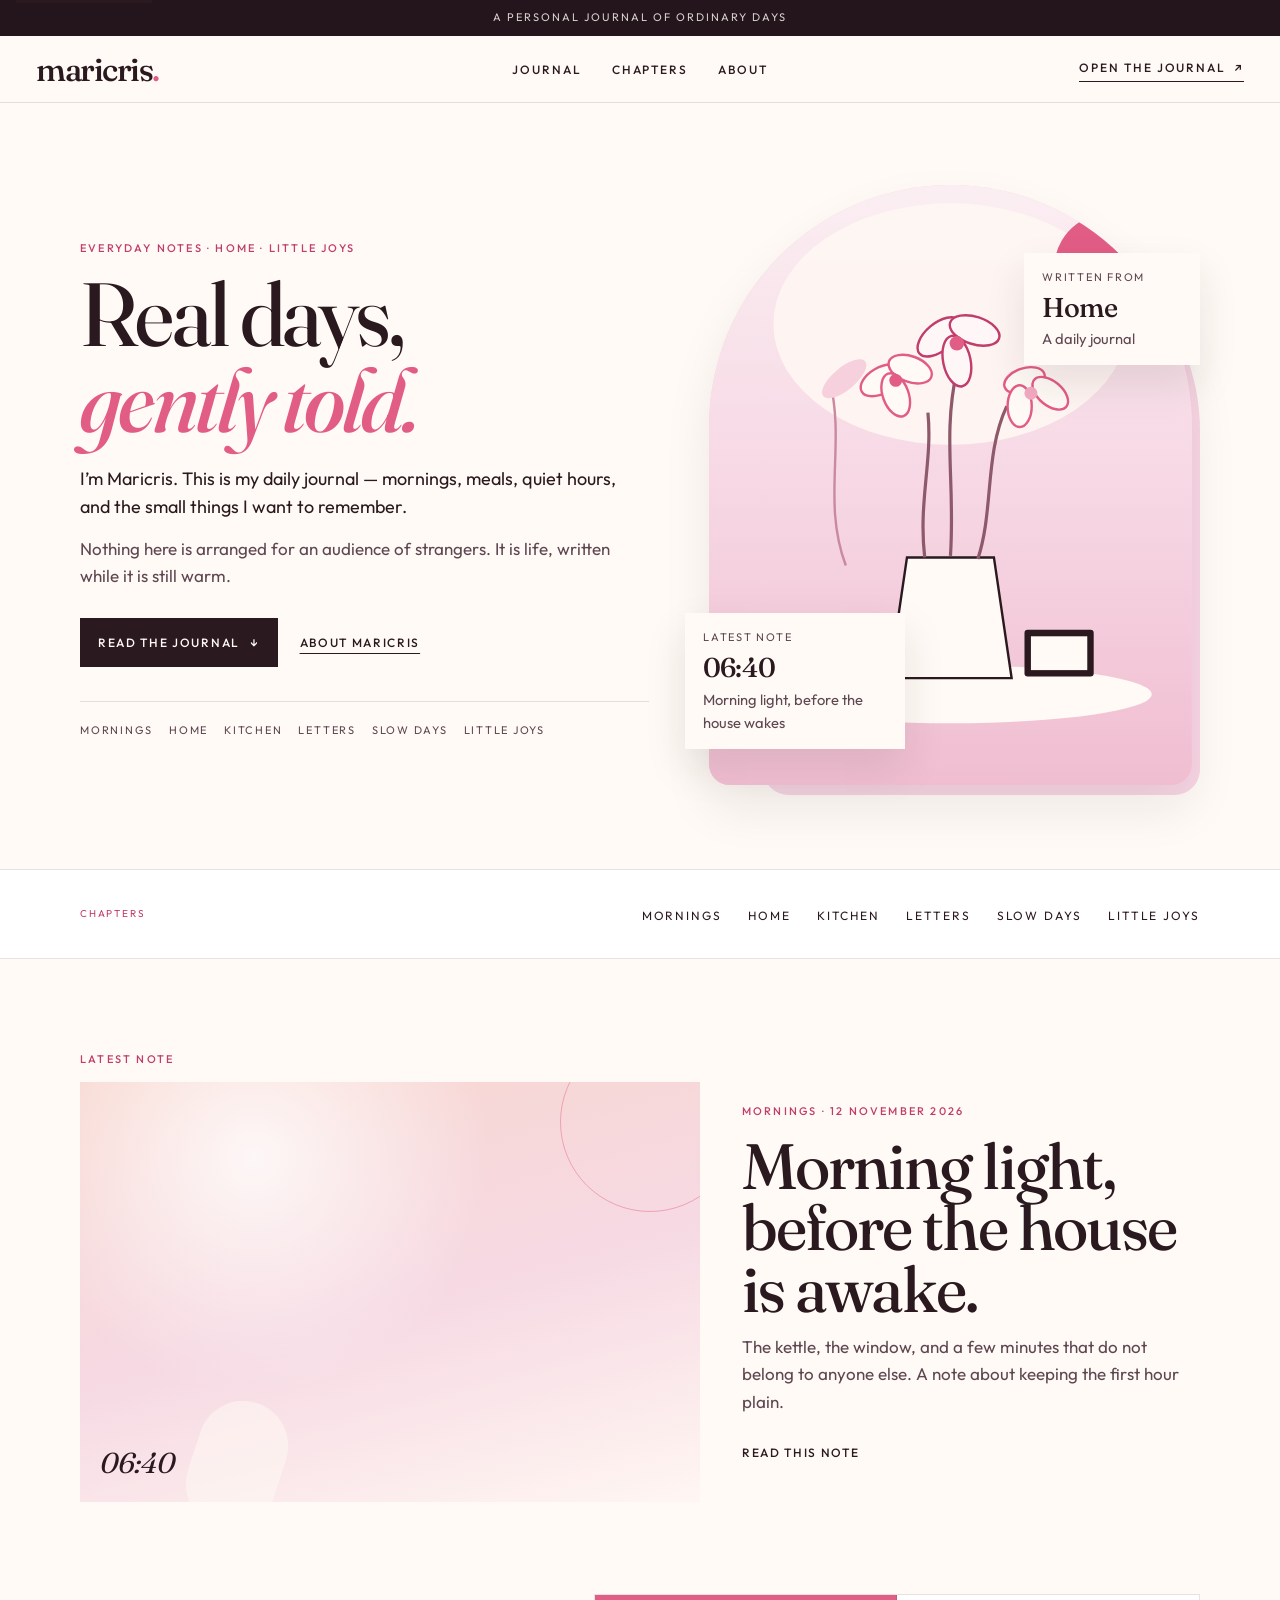
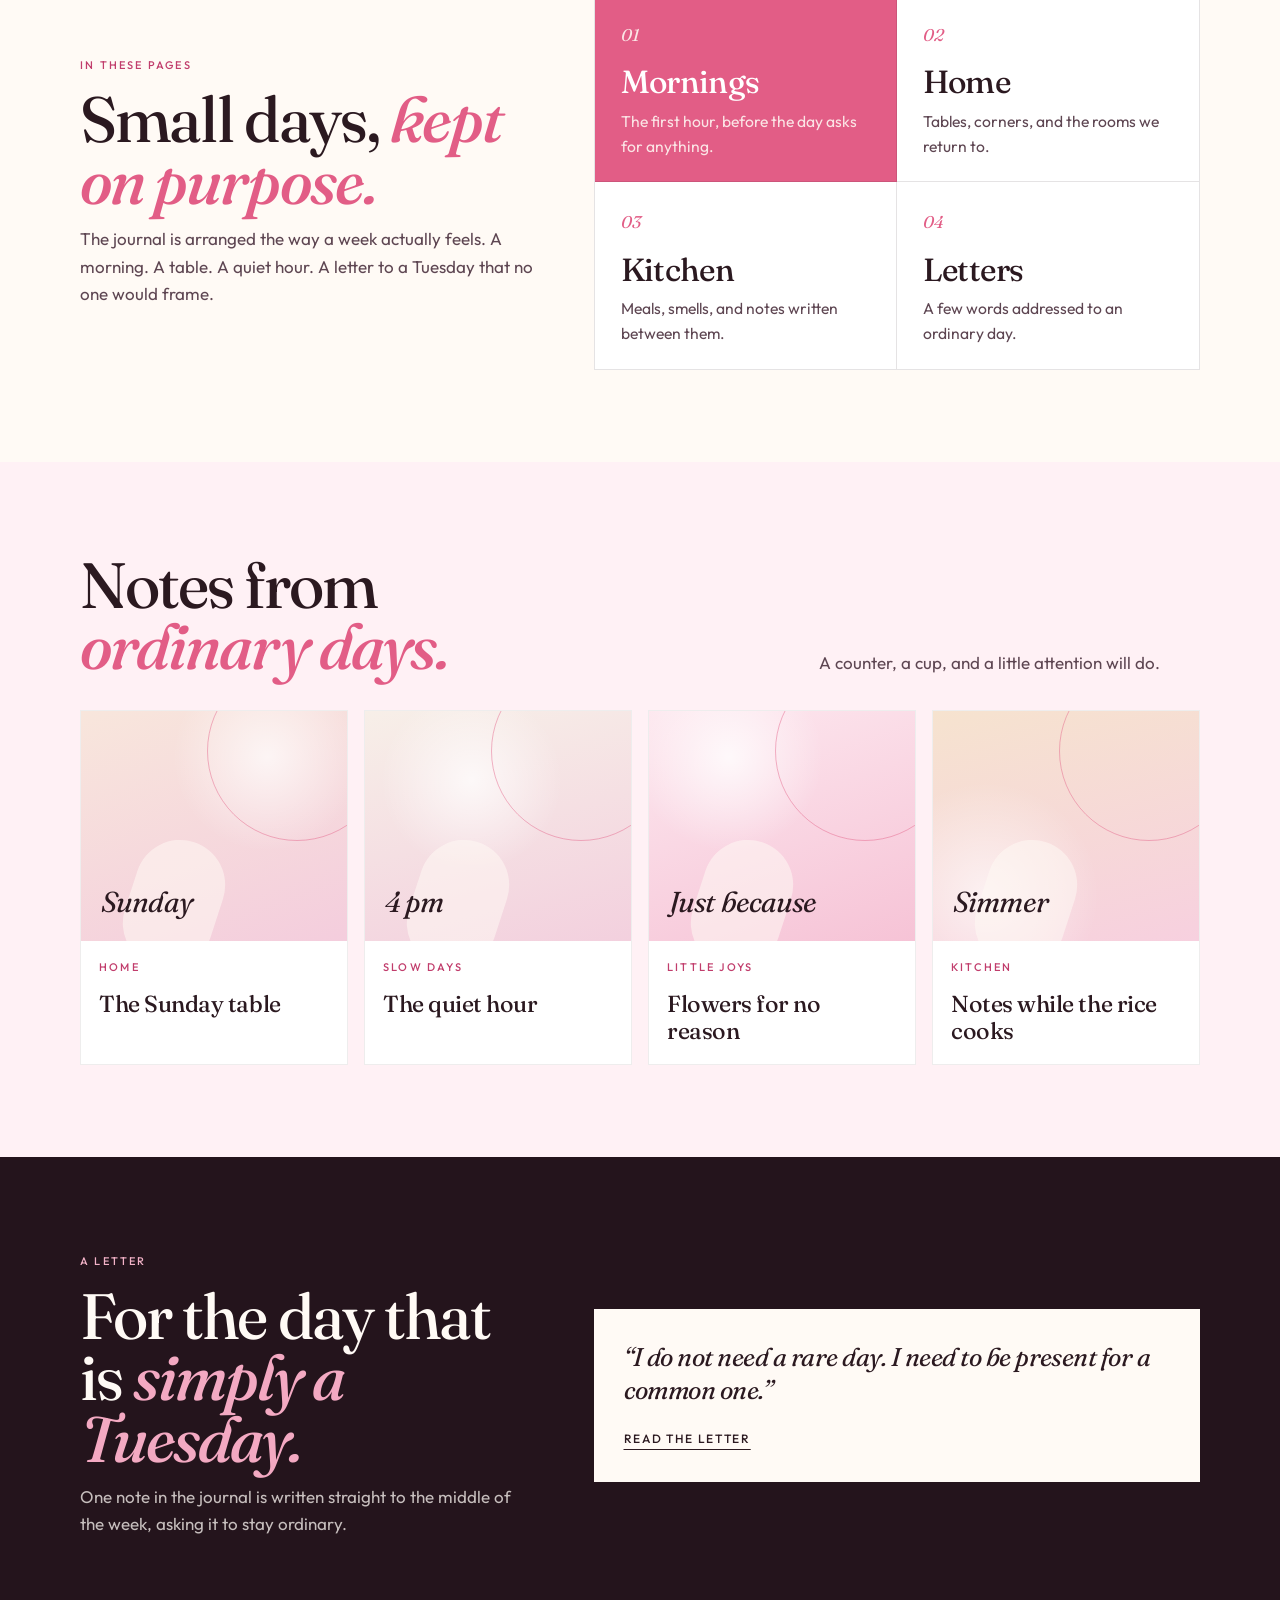
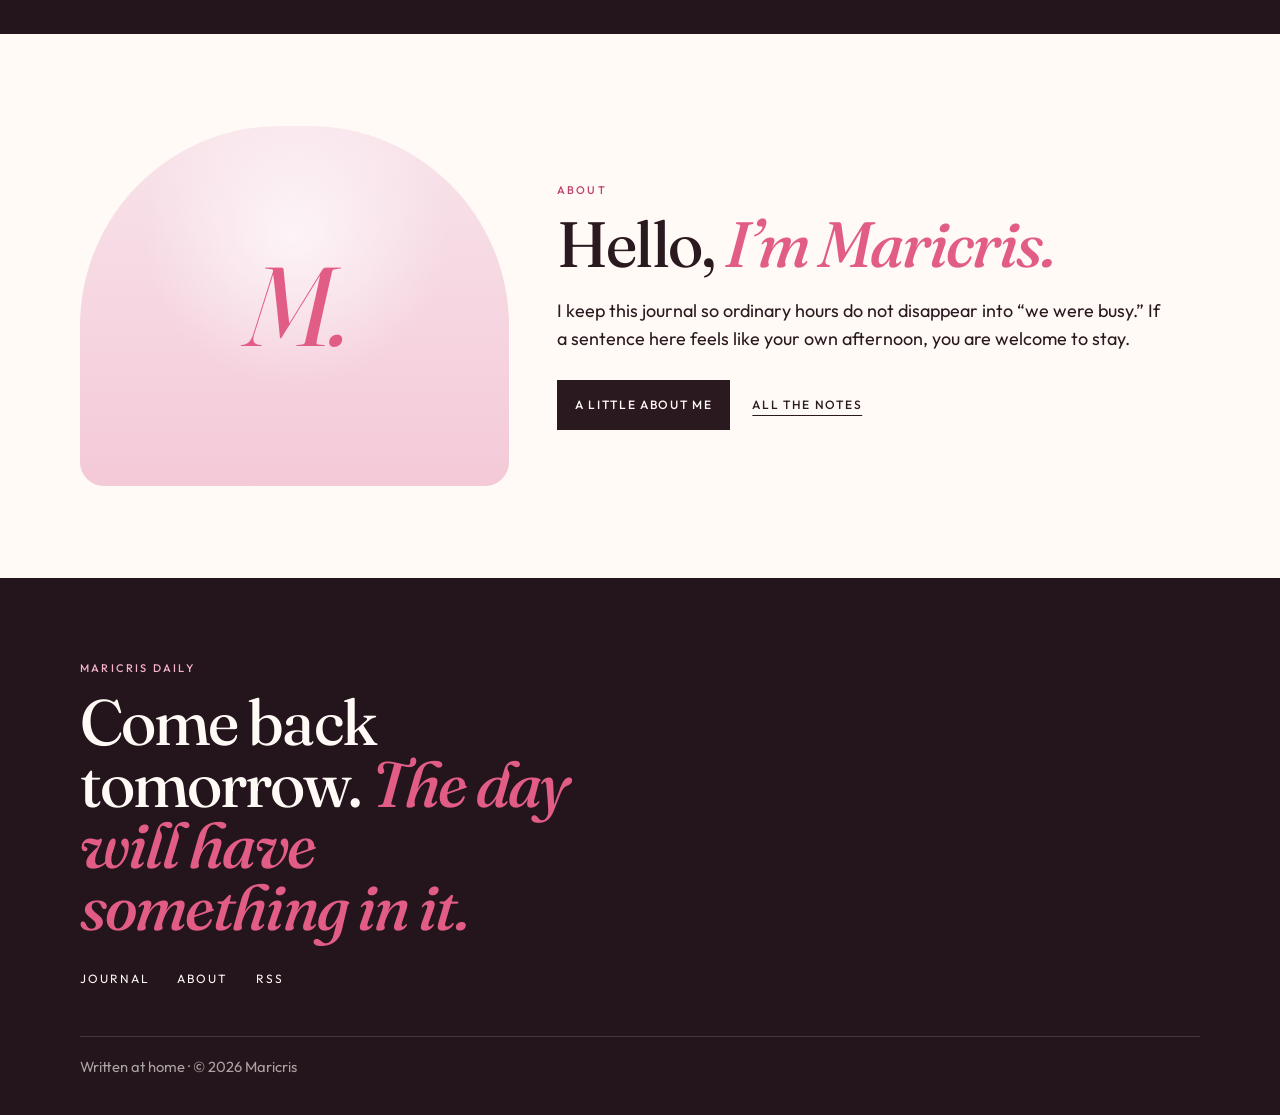
==== index.html @ c7c05c9f "Add the first version of Maricris Daily. A personal journal site so the blog can be published and po" ====
<!DOCTYPE html>
<html lang="en">
  <head>
    <meta charset="utf-8" />
    <meta name="viewport" content="width=device-width, initial-scale=1" />
    <title>Maricris Daily — Everyday life, gently told</title>
    <meta
      name="description"
      content="Maricris Daily is a personal journal of mornings, meals, quiet hours, and the small things worth keeping."
    />
    <meta name="theme-color" content="#fffaf5" />
    <link rel="icon" href="favicon.svg" />
    <link rel="alternate" type="application/rss+xml" title="Maricris Daily" href="rss.xml" />
    <link rel="preconnect" href="https://fonts.googleapis.com" />
    <link rel="preconnect" href="https://fonts.gstatic.com" crossorigin />
    <link
      href="https://fonts.googleapis.com/css2?family=Fraunces:ital,opsz,wght@0,9..144,460;0,9..144,560;1,9..144,500;1,9..144,560&family=Outfit:wght@400;500&display=swap"
      rel="stylesheet"
    />
    <link rel="stylesheet" href="css/styles.css" />
  </head>
  <body>
    <a class="skip" href="#content">Skip to content</a>
    <div class="masthead">
      <div class="topbar">
        <p>A personal journal of ordinary days</p>
      </div>
      <header class="site-header">
        <a class="logo" href="index.html">maricris<span>.</span></a>
        <button class="nav-toggle" type="button" aria-label="Open menu" aria-expanded="false">
          <span></span><span></span>
        </button>
        <nav class="site-nav" aria-label="Primary">
          <a href="journal.html">Journal</a>
          <a href="#chapters">Chapters</a>
          <a href="about.html">About</a>
        </nav>
        <a class="nav-cta" href="journal.html">Open the journal <span aria-hidden="true">↗</span></a>
      </header>
    </div>

    <main id="content">
      <section class="hero">
        <div class="wrap hero-grid">
          <div class="hero-copy">
            <p class="kicker">Everyday notes · Home · Little joys</p>
            <h1>Real days,<br /><em>gently told.</em></h1>
            <p class="lede">
              I’m Maricris. This is my daily journal — mornings, meals, quiet hours, and the small
              things I want to remember.
            </p>
            <p class="quiet">
              Nothing here is arranged for an audience of strangers. It is life, written while it is
              still warm.
            </p>
            <div class="hero-actions">
              <a class="btn" href="journal.html">Read the journal <span aria-hidden="true">↓</span></a>
              <a class="text-link" href="about.html">About Maricris</a>
            </div>
            <p class="chip-row">
              <span>Mornings</span>
              <span>Home</span>
              <span>Kitchen</span>
              <span>Letters</span>
              <span>Slow days</span>
              <span>Little joys</span>
            </p>
          </div>

          <div class="hero-art">
            <div class="arch">
              <svg class="arch-art" viewBox="0 0 600 760" preserveAspectRatio="xMidYMid slice" aria-hidden="true">
                <defs>
                  <linearGradient id="sky" x1="0" y1="0" x2="0" y2="1">
                    <stop offset="0%" stop-color="#fbeff3" />
                    <stop offset="55%" stop-color="#f6d5e2" />
                    <stop offset="100%" stop-color="#f0bdd0" />
                  </linearGradient>
                </defs>
                <rect width="600" height="760" fill="url(#sky)" />
                <ellipse cx="300" cy="180" rx="220" ry="150" fill="#fff8f4" opacity="0.85" />
                <ellipse cx="300" cy="640" rx="250" ry="36" fill="#fffaf5" />
                <path d="M246 470 h108 l22 150 h-152 z" fill="#fffaf5" stroke="#2b1920" stroke-width="3" />
                <path d="M268 470 c-8-70 10-120 4-180" fill="none" stroke="#8d596b" stroke-width="4" />
                <path d="M300 468 c 6-90-10-150 8-230" fill="none" stroke="#8d596b" stroke-width="4" />
                <path d="M334 472 c 20-60 8-130 36-190" fill="none" stroke="#8d596b" stroke-width="4" />
                <g fill="#fffaf5" stroke="#e25d86" stroke-width="3">
                  <ellipse cx="214" cy="250" rx="28" ry="16" transform="rotate(-30 214 250)" />
                  <ellipse cx="250" cy="236" rx="28" ry="16" transform="rotate(20 250 236)" />
                  <ellipse cx="232" cy="268" rx="28" ry="16" transform="rotate(70 232 268)" />
                  <circle cx="232" cy="250" r="8" fill="#e25d86" stroke="none" />
                </g>
                <g fill="#fff6f8" stroke="#c13d6c" stroke-width="3">
                  <ellipse cx="286" cy="196" rx="32" ry="17" transform="rotate(-40 286 196)" />
                  <ellipse cx="330" cy="188" rx="32" ry="17" transform="rotate(18 330 188)" />
                  <ellipse cx="308" cy="226" rx="32" ry="17" transform="rotate(78 308 226)" />
                  <circle cx="308" cy="204" r="9" fill="#e25d86" stroke="none" />
                </g>
                <g fill="#fffaf5" stroke="#e25d86" stroke-width="3">
                  <ellipse cx="392" cy="250" rx="26" ry="15" transform="rotate(-18 392 250)" />
                  <ellipse cx="424" cy="266" rx="26" ry="15" transform="rotate(40 424 266)" />
                  <ellipse cx="386" cy="282" rx="26" ry="15" transform="rotate(90 386 282)" />
                  <circle cx="400" cy="266" r="8" fill="#f3a9c2" stroke="none" />
                </g>
                <path d="M150 250 c20 80-10 150 20 230" fill="none" stroke="#c98aa0" stroke-width="3" />
                <ellipse cx="168" cy="248" rx="34" ry="14" fill="#f7d0de" transform="rotate(-40 168 248)" />
                <rect x="392" y="560" width="86" height="58" rx="4" fill="#2b1920" />
                <rect x="400" y="568" width="70" height="42" fill="#fffaf5" />
              </svg>
              <p class="seal">Daily<br />journal</p>
            </div>
            <aside class="float float-place">
              <p>Written from</p>
              <strong>Home</strong>
              <span>A daily journal</span>
            </aside>
            <aside class="float float-note">
              <p>Latest note</p>
              <strong>06:40</strong>
              <span>Morning light, before the house wakes</span>
            </aside>
          </div>
        </div>
      </section>

      <section class="ribbon" aria-label="Chapters of the journal">
        <div class="wrap ribbon-row">
          <p class="ribbon-label">Chapters</p>
          <ul>
            <li><a href="journal.html?topic=mornings">Mornings</a></li>
            <li><a href="journal.html?topic=home">Home</a></li>
            <li><a href="journal.html?topic=kitchen">Kitchen</a></li>
            <li><a href="journal.html?topic=letters">Letters</a></li>
            <li><a href="journal.html?topic=slow-days">Slow days</a></li>
            <li><a href="journal.html?topic=little-joys">Little joys</a></li>
          </ul>
        </div>
      </section>

      <section class="section">
        <div class="wrap">
          <p class="kicker">Latest note</p>
          <a class="feature" href="notes/morning-light.html">
            <div class="plate plate-morning" aria-hidden="true"><span class="plate-mark">06:40</span></div>
            <div>
              <p class="kicker">Mornings · 12 November 2026</p>
              <h2>Morning light, before the house is awake.</h2>
              <p class="quiet">
                The kettle, the window, and a few minutes that do not belong to anyone else. A note
                about keeping the first hour plain.
              </p>
              <p style="margin-top: 22px"><span class="text-link">Read this note</span></p>
            </div>
          </a>
        </div>
      </section>

      <section class="section" id="chapters" style="padding-top: 0">
        <div class="wrap split">
          <div>
            <p class="kicker">In these pages</p>
            <h2>Small days, <em>kept on purpose.</em></h2>
            <p class="quiet">
              The journal is arranged the way a week actually feels. A morning. A table. A quiet
              hour. A letter to a Tuesday that no one would frame.
            </p>
          </div>
          <div class="chapters">
            <a href="journal.html?topic=mornings">
              <span class="index">01</span>
              <h3>Mornings</h3>
              <p>The first hour, before the day asks for anything.</p>
            </a>
            <a href="journal.html?topic=home">
              <span class="index">02</span>
              <h3>Home</h3>
              <p>Tables, corners, and the rooms we return to.</p>
            </a>
            <a href="journal.html?topic=kitchen">
              <span class="index">03</span>
              <h3>Kitchen</h3>
              <p>Meals, smells, and notes written between them.</p>
            </a>
            <a href="journal.html?topic=letters">
              <span class="index">04</span>
              <h3>Letters</h3>
              <p>A few words addressed to an ordinary day.</p>
            </a>
          </div>
        </div>
      </section>

      <section class="section section-blush">
        <div class="wrap">
          <div class="section-head">
            <h2>Notes from<br /><em>ordinary days.</em></h2>
            <p>A counter, a cup, and a little attention will do.</p>
          </div>
          <div class="film-row">
            <a class="film-card" href="notes/the-sunday-table.html">
              <div class="plate plate-home" aria-hidden="true"><span class="plate-mark">Sunday</span></div>
              <div class="film-meta">
                <p class="kicker">Home</p>
                <h3>The Sunday table</h3>
              </div>
            </a>
            <a class="film-card" href="notes/the-quiet-hour.html">
              <div class="plate plate-slow" aria-hidden="true"><span class="plate-mark">4 pm</span></div>
              <div class="film-meta">
                <p class="kicker">Slow days</p>
                <h3>The quiet hour</h3>
              </div>
            </a>
            <a class="film-card" href="notes/flowers-for-no-reason.html">
              <div class="plate plate-joys" aria-hidden="true"><span class="plate-mark">Just because</span></div>
              <div class="film-meta">
                <p class="kicker">Little joys</p>
                <h3>Flowers for no reason</h3>
              </div>
            </a>
            <a class="film-card" href="notes/kitchen-notes.html">
              <div class="plate plate-kitchen" aria-hidden="true"><span class="plate-mark">Simmer</span></div>
              <div class="film-meta">
                <p class="kicker">Kitchen</p>
                <h3>Notes while the rice cooks</h3>
              </div>
            </a>
          </div>
        </div>
      </section>

      <section class="band-dark">
        <div class="wrap split">
          <div>
            <p class="kicker kicker-light">A letter</p>
            <h2>For the day that is <em>simply a Tuesday.</em></h2>
            <p class="quiet" style="color: rgba(255, 250, 245, 0.74)">
              One note in the journal is written straight to the middle of the week, asking it to
              stay ordinary.
            </p>
          </div>
          <article class="letter-card">
            <p>“I do not need a rare day. I need to be present for a common one.”</p>
            <a class="text-link" href="notes/a-letter-to-tuesday.html">Read the letter</a>
          </article>
        </div>
      </section>

      <section class="section">
        <div class="wrap about-teaser">
          <div class="monogram" aria-hidden="true">M.</div>
          <div>
            <p class="kicker">About</p>
            <h2>Hello, <em>I’m Maricris.</em></h2>
            <p class="lede">
              I keep this journal so ordinary hours do not disappear into “we were busy.” If a
              sentence here feels like your own afternoon, you are welcome to stay.
            </p>
            <div class="hero-actions">
              <a class="btn" href="about.html">A little about me</a>
              <a class="text-link" href="journal.html">All the notes</a>
            </div>
          </div>
        </div>
      </section>
    </main>

    <footer class="site-footer">
      <div class="wrap">
        <p class="kicker kicker-light">Maricris Daily</p>
        <h2>Come back tomorrow. <em>The day will have something in it.</em></h2>
        <nav class="footer-links" aria-label="Footer">
          <a href="journal.html">Journal</a>
          <a href="about.html">About</a>
          <a href="rss.xml">RSS</a>
        </nav>
        <p class="legal">Written at home · © 2026 Maricris</p>
      </div>
    </footer>
    <script src="js/site.js"></script>
  </body>
</html>
---- css/styles.css ----
:root {
  --cream: #fffaf5;
  --white: #ffffff;
  --ink: #2b1920;
  --ink-soft: #5e4652;
  --rose: #e25d86;
  --rose-ink: #c13d6c;
  --blush: #f6d9e3;
  --blush-deep: #f3c6d6;
  --line: rgba(43, 25, 32, 0.12);
  --dark: #24141c;
  --serif: "Fraunces", "Iowan Old Style", Palatino, Georgia, serif;
  --sans: "Outfit", "Avenir Next", "Segoe UI", sans-serif;
  --wrap: min(1120px, calc(100% - 80px));
  --shadow: 0 18px 40px rgba(43, 25, 32, 0.1);
}

*,
*::before,
*::after {
  box-sizing: border-box;
}

html {
  scroll-behavior: smooth;
  scroll-padding-top: 108px;
}

body {
  margin: 0;
  background: var(--cream);
  color: var(--ink);
  font-family: var(--sans);
  font-size: 17px;
  font-weight: 400;
  line-height: 1.6;
}

img,
svg {
  display: block;
  max-width: 100%;
}

a {
  color: inherit;
}

button {
  font: inherit;
  color: inherit;
  cursor: pointer;
}

:focus-visible {
  outline: 2px solid var(--rose);
  outline-offset: 3px;
}

::selection {
  background: var(--blush);
  color: var(--ink);
}

.skip {
  position: absolute;
  left: 16px;
  top: -40px;
  background: var(--ink);
  color: var(--cream);
  padding: 8px 12px;
  z-index: 50;
}

.skip:focus {
  top: 12px;
}

.wrap {
  width: var(--wrap);
  margin: 0 auto;
}

.kicker {
  margin: 0 0 14px;
  font-size: 11px;
  font-weight: 500;
  letter-spacing: 0.2em;
  text-transform: uppercase;
  color: var(--rose-ink);
}

.kicker-light {
  color: #f3b3c8;
}

h1,
h2,
h3 {
  font-family: var(--serif);
  font-weight: 460;
  letter-spacing: -0.03em;
  line-height: 0.96;
}

h1 {
  margin: 0;
  font-size: clamp(3.6rem, 7vw, 6.5rem);
}

h2 {
  margin: 0;
  font-size: clamp(2.7rem, 5vw, 4.5rem);
}

h3 {
  margin: 0;
  font-size: 1.7rem;
  line-height: 1.15;
  letter-spacing: -0.02em;
}

h1 em,
h2 em {
  font-style: italic;
  font-weight: 500;
  color: var(--rose);
}

.lede {
  max-width: 38rem;
  margin: 22px 0 0;
  font-size: 1.125rem;
  line-height: 1.55;
}

.quiet {
  max-width: 38rem;
  margin: 14px 0 0;
  color: var(--ink-soft);
}

.masthead {
  position: sticky;
  top: 0;
  z-index: 40;
  background: rgba(255, 250, 245, 0.94);
  backdrop-filter: blur(14px);
}

.topbar {
  background: var(--dark);
  color: rgba(255, 250, 245, 0.82);
  text-align: center;
  font-size: 11px;
  letter-spacing: 0.18em;
  text-transform: uppercase;
  padding: 9px 16px;
}

.topbar p {
  margin: 0;
}

.site-header {
  position: relative;
  display: flex;
  align-items: center;
  justify-content: space-between;
  gap: 20px;
  padding: 18px 36px 16px;
  border-bottom: 1px solid var(--line);
}

.logo {
  font-family: var(--serif);
  font-size: 2rem;
  font-weight: 520;
  letter-spacing: -0.045em;
  text-decoration: none;
  line-height: 1;
}

.logo span {
  color: var(--rose);
}

.site-nav {
  position: absolute;
  left: 50%;
  transform: translateX(-50%);
  display: flex;
  align-items: center;
  gap: 6px;
}

.site-nav a,
.nav-cta {
  text-decoration: none;
  font-size: 12px;
  font-weight: 500;
  letter-spacing: 0.16em;
  text-transform: uppercase;
}

.site-nav a {
  padding: 8px 12px;
}

.site-nav a[aria-current="page"],
.site-nav a:hover,
.nav-cta:hover {
  color: var(--rose-ink);
}

.nav-cta {
  display: inline-flex;
  align-items: center;
  gap: 8px;
  border-bottom: 1px solid var(--ink);
  padding-bottom: 4px;
}

.nav-toggle {
  display: none;
  width: 44px;
  height: 44px;
  border: 1px solid var(--line);
  background: transparent;
  flex-direction: column;
  justify-content: center;
  align-items: center;
  gap: 6px;
}

.nav-toggle span {
  display: block;
  width: 16px;
  height: 1.5px;
  background: var(--ink);
}

.hero {
  padding: 64px 0 36px;
}

.hero-grid {
  display: grid;
  grid-template-columns: minmax(0, 1.05fr) minmax(0, 0.95fr);
  gap: 36px;
  align-items: center;
}

.hero-copy h1 {
  max-width: 9ch;
}

.hero-actions {
  display: flex;
  flex-wrap: wrap;
  align-items: center;
  gap: 22px;
  margin-top: 28px;
}

.btn {
  display: inline-flex;
  align-items: center;
  gap: 10px;
  background: var(--ink);
  color: var(--cream);
  text-decoration: none;
  padding: 15px 18px;
  font-size: 12px;
  font-weight: 500;
  letter-spacing: 0.14em;
  text-transform: uppercase;
}

.btn:hover {
  background: var(--rose);
}

.text-link {
  font-size: 12px;
  font-weight: 500;
  letter-spacing: 0.14em;
  text-transform: uppercase;
  text-underline-offset: 6px;
}

.chip-row {
  display: flex;
  flex-wrap: wrap;
  gap: 8px 16px;
  margin: 34px 0 0;
  padding-top: 20px;
  border-top: 1px solid var(--line);
  color: var(--ink-soft);
  font-size: 11px;
  letter-spacing: 0.16em;
  text-transform: uppercase;
}

.hero-art {
  position: relative;
  min-height: 640px;
  padding: 18px 8px 28px 24px;
}

.hero-art::before {
  content: "";
  position: absolute;
  z-index: 0;
  top: 46px;
  right: 0;
  bottom: 18px;
  left: 78px;
  background: #f7d5e3;
  border-radius: 240px 240px 28px 28px;
}

.arch {
  position: relative;
  z-index: 1;
  height: 600px;
  overflow: hidden;
  border-radius: 280px 280px 24px 24px;
  background: #f6d3e0;
  box-shadow: 0 24px 50px rgba(43, 25, 32, 0.08);
}

.arch-art {
  width: 100%;
  height: 100%;
}

.seal {
  position: absolute;
  z-index: 2;
  top: 28px;
  right: 26px;
  width: 112px;
  height: 112px;
  margin: 0;
  display: grid;
  place-items: center;
  border-radius: 50%;
  background: var(--rose);
  color: white;
  text-align: center;
  font-size: 11px;
  font-weight: 500;
  letter-spacing: 0.14em;
  text-transform: uppercase;
  line-height: 1.3;
  transform: rotate(8deg);
}

.float {
  position: absolute;
  z-index: 3;
  width: 198px;
  margin: 0;
  padding: 16px 18px 14px;
  background: var(--cream);
  box-shadow: var(--shadow);
}

.float p,
.float strong,
.float span {
  display: block;
}

.float p {
  margin: 0;
  font-size: 11px;
  letter-spacing: 0.16em;
  text-transform: uppercase;
  color: var(--ink-soft);
}

.float strong {
  margin-top: 8px;
  font-family: var(--serif);
  font-size: 1.7rem;
  font-weight: 500;
  letter-spacing: -0.03em;
  line-height: 1;
}

.float span {
  margin-top: 6px;
  color: var(--ink-soft);
  font-size: 0.92rem;
}

.float-place {
  top: 86px;
  right: 0;
  width: 176px;
}

.float-note {
  left: 0;
  bottom: 64px;
  width: 220px;
}

.ribbon {
  background: var(--white);
  border-top: 1px solid var(--line);
  border-bottom: 1px solid var(--line);
  padding: 26px 0;
  margin-top: 20px;
}

.ribbon-row {
  display: flex;
  justify-content: space-between;
  gap: 18px 28px;
  align-items: center;
}

.ribbon-label {
  font-size: 10px;
  letter-spacing: 0.18em;
  text-transform: uppercase;
  color: var(--rose-ink);
}

.ribbon-row ul {
  display: flex;
  flex-wrap: wrap;
  justify-content: flex-end;
  gap: 10px 26px;
  margin: 0;
  padding: 0;
  list-style: none;
}

.ribbon-row a {
  text-decoration: none;
  font-size: 12px;
  letter-spacing: 0.16em;
  text-transform: uppercase;
}

.ribbon-row a:hover {
  color: var(--rose-ink);
}

.section {
  padding: 92px 0;
}

.section-blush {
  background: #fff1f5;
}

.feature {
  display: grid;
  grid-template-columns: 1.15fr 0.85fr;
  gap: 42px;
  align-items: center;
  margin-top: 8px;
  text-decoration: none;
  color: inherit;
}

.feature:hover h2 {
  color: var(--rose-ink);
}

.feature .plate {
  min-height: 420px;
}

.split {
  display: grid;
  grid-template-columns: 0.86fr 1.14fr;
  gap: 56px;
  align-items: center;
}

.split-top {
  align-items: start;
}

.chapters {
  display: grid;
  grid-template-columns: 1fr 1fr;
  background: var(--white);
  border: 1px solid var(--line);
}

.chapters a {
  display: block;
  min-height: 180px;
  padding: 26px 26px 22px;
  text-decoration: none;
  border-right: 1px solid var(--line);
  border-bottom: 1px solid var(--line);
}

.chapters a:nth-child(2n) {
  border-right: 0;
}

.chapters a:nth-last-child(-n + 2) {
  border-bottom: 0;
}

.chapters a:first-child {
  background: var(--rose);
  color: white;
}

.chapters a:first-child .index,
.chapters a:first-child p {
  color: rgba(255, 250, 245, 0.86);
}

.chapters .index {
  font-family: var(--serif);
  font-style: italic;
  color: var(--rose);
}

.chapters h3 {
  margin: 16px 0 8px;
  font-size: 2rem;
}

.chapters p {
  margin: 0;
  color: var(--ink-soft);
  font-size: 0.98rem;
}

.chapters a:hover h3 {
  text-decoration: underline;
  text-underline-offset: 4px;
}

.section-head {
  display: grid;
  grid-template-columns: 1.3fr 0.7fr;
  gap: 32px;
  align-items: end;
  margin-bottom: 34px;
}

.section-head p:last-child {
  margin: 0;
  color: var(--ink-soft);
}

.film-row {
  display: grid;
  grid-template-columns: repeat(4, 1fr);
  gap: 16px;
}

.film-card,
.entry {
  background: var(--white);
  text-decoration: none;
  color: inherit;
  border: 1px solid rgba(43, 25, 32, 0.08);
}

.film-card {
  display: flex;
  flex-direction: column;
  min-height: 100%;
}

.film-card .plate {
  min-height: 230px;
}

.film-meta,
.entry-body {
  padding: 18px 18px 20px;
}

.film-meta h3,
.entry-body h3 {
  font-size: 1.45rem;
}

.film-card:hover h3,
.entry:hover h3,
.feature:hover h2 {
  color: var(--rose-ink);
}

.plate {
  position: relative;
  overflow: hidden;
  min-height: 210px;
  background:
    radial-gradient(circle at 28% 18%, rgba(255, 255, 255, 0.8), transparent 42%),
    linear-gradient(165deg, #f8d7cf 0%, #f6d9e3 52%, #fff6f2 100%);
}

.plate::before,
.plate::after {
  content: "";
  position: absolute;
  border-radius: 50%;
}

.plate::before {
  width: 180px;
  height: 180px;
  right: -40px;
  top: -50px;
  border: 1.5px solid rgba(226, 93, 134, 0.45);
}

.plate::after {
  width: 90px;
  height: 130px;
  left: 18%;
  bottom: -28px;
  background: rgba(255, 250, 245, 0.55);
  transform: rotate(18deg);
  border-radius: 80px;
}

.plate-mark {
  position: absolute;
  z-index: 1;
  left: 20px;
  bottom: 16px;
  font-family: var(--serif);
  font-style: italic;
  font-size: 1.8rem;
  letter-spacing: -0.03em;
}

.plate-home {
  background:
    radial-gradient(circle at 70% 20%, rgba(255, 255, 255, 0.7), transparent 36%),
    linear-gradient(160deg, #f8e6dc, #f4cddd);
}

.plate-kitchen {
  background:
    radial-gradient(circle at 20% 80%, rgba(255, 255, 255, 0.65), transparent 40%),
    linear-gradient(165deg, #f6e3cf, #f7d0df);
}

.plate-letters {
  background:
    radial-gradient(circle at 80% 80%, rgba(255, 255, 255, 0.7), transparent 35%),
    linear-gradient(180deg, #fff1f5, #f0c9d8);
}

.plate-slow {
  background:
    radial-gradient(circle at 40% 30%, rgba(255, 255, 255, 0.75), transparent 40%),
    linear-gradient(165deg, #f7efe8, #f3d0de);
}

.plate-joys {
  background:
    radial-gradient(circle at 30% 20%, rgba(255, 255, 255, 0.8), transparent 36%),
    linear-gradient(160deg, #fde8ef, #f6c3d6);
}

.band-dark {
  background: var(--dark);
  color: var(--cream);
  padding: 96px 0;
}

.band-dark .split {
  align-items: center;
}

.band-dark h2 em {
  color: #f3a9c2;
}

.letter-card {
  background: var(--cream);
  color: var(--ink);
  padding: 32px 30px;
}

.letter-card p {
  margin: 0;
  font-family: var(--serif);
  font-size: clamp(1.5rem, 2vw, 1.85rem);
  font-style: italic;
  line-height: 1.3;
  letter-spacing: -0.02em;
}

.letter-card a {
  display: inline-block;
  margin-top: 22px;
}

.about-teaser {
  display: grid;
  grid-template-columns: 0.8fr 1.2fr;
  gap: 48px;
  align-items: center;
}

.monogram {
  height: 360px;
  display: grid;
  place-items: center;
  background:
    radial-gradient(circle at 50% 30%, rgba(255, 255, 255, 0.7), transparent 46%),
    linear-gradient(#f8e4ea, #f4c9d8);
  border-radius: 200px 200px 24px 24px;
  font-family: var(--serif);
  font-style: italic;
  font-size: 7rem;
  color: var(--rose);
  letter-spacing: -0.04em;
}

.site-footer {
  background: var(--dark);
  color: var(--cream);
  padding: 82px 0 36px;
}

.site-footer h2 {
  max-width: 12ch;
}

.footer-links {
  display: flex;
  flex-wrap: wrap;
  gap: 18px 28px;
  margin: 32px 0 0;
}

.footer-links a {
  text-decoration: none;
  font-size: 12px;
  letter-spacing: 0.16em;
  text-transform: uppercase;
}

.footer-links a:hover {
  color: #f3a9c2;
}

.legal {
  margin: 48px 0 0;
  padding-top: 18px;
  border-top: 1px solid rgba(255, 250, 245, 0.14);
  color: rgba(255, 250, 245, 0.62);
  font-size: 0.92rem;
}

.page-hero {
  padding: 72px 0 20px;
}

.page-hero h1 {
  max-width: 10ch;
}

.filters {
  display: flex;
  flex-wrap: wrap;
  gap: 8px;
  margin: 28px 0 8px;
}

.filters button {
  border: 1px solid var(--line);
  background: transparent;
  padding: 8px 12px;
  font-size: 11px;
  letter-spacing: 0.14em;
  text-transform: uppercase;
}

.filters button.is-active,
.filters button:hover {
  background: var(--ink);
  color: var(--cream);
  border-color: var(--ink);
}

.entries {
  display: grid;
  grid-template-columns: repeat(3, 1fr);
  gap: 18px;
  padding-bottom: 80px;
}

.entry.is-hidden {
  display: none;
}

.entry-body p {
  margin: 10px 0 0;
  color: var(--ink-soft);
}

.about-grid {
  display: grid;
  grid-template-columns: 0.8fr 1.2fr;
  gap: 56px;
  align-items: center;
  padding-bottom: 40px;
}

.about-grid .monogram {
  height: 520px;
  font-size: 8rem;
}

.prose p {
  margin: 0 0 16px;
  font-size: 1.08rem;
  line-height: 1.7;
}

.reasons {
  list-style: none;
  margin: 10px 0 0;
  padding: 0;
  border-top: 1px solid var(--line);
}

.reasons li {
  display: grid;
  grid-template-columns: 72px 1fr;
  gap: 8px;
  padding: 22px 0;
  border-bottom: 1px solid var(--line);
}

.reasons span {
  font-family: var(--serif);
  font-style: italic;
  font-size: 1.35rem;
  color: var(--rose);
}

.reasons h3 {
  font-size: 1.7rem;
  margin-bottom: 6px;
}

.reasons p {
  margin: 0;
  color: var(--ink-soft);
}

.pull {
  margin: 20px 0 70px;
  padding: 42px 0;
  border-top: 1px solid var(--line);
  border-bottom: 1px solid var(--line);
  font-family: var(--serif);
  font-style: italic;
  font-size: clamp(1.8rem, 3vw, 2.5rem);
  line-height: 1.25;
  letter-spacing: -0.03em;
}

.note {
  width: min(740px, calc(100% - 48px));
  margin: 0 auto;
  padding: 64px 0 20px;
}

.note-kicker {
  margin-bottom: 18px;
}

.note h1 {
  font-size: clamp(3rem, 6vw, 4.8rem);
  max-width: 12ch;
}

.note-meta {
  display: flex;
  flex-wrap: wrap;
  gap: 8px 18px;
  margin: 22px 0 34px;
  color: var(--ink-soft);
  font-size: 0.95rem;
}

.note-body p {
  margin: 0 0 1.15em;
  font-size: 1.14rem;
  line-height: 1.75;
}

.note-body p:first-of-type::first-letter {
  float: left;
  margin: 8px 10px 0 0;
  font-family: var(--serif);
  font-size: 3.5rem;
  line-height: 0.8;
  color: var(--rose);
}

.note-body blockquote {
  margin: 1.6em 0;
  padding: 0;
  border: 0;
  font-family: var(--serif);
  font-style: italic;
  font-size: clamp(1.6rem, 3vw, 2.05rem);
  line-height: 1.3;
  letter-spacing: -0.03em;
}

.note-end {
  margin-top: 28px;
  color: var(--ink-soft);
}

.note-more {
  width: var(--wrap);
  margin: 20px auto 80px;
}

.note-more h2 {
  font-size: clamp(2rem, 4vw, 3rem);
  margin-bottom: 20px;
}

.more-grid {
  display: grid;
  grid-template-columns: 1fr 1fr;
  gap: 16px;
}

.empty-note {
  display: none;
  margin: 18px 0 40px;
  color: var(--ink-soft);
}

.empty-note.is-visible {
  display: block;
}

@media (max-width: 980px) {
  :root {
    --wrap: min(1120px, calc(100% - 40px));
  }

  .hero-grid,
  .feature,
  .split,
  .section-head,
  .about-teaser,
  .about-grid,
  .film-row,
  .more-grid {
    grid-template-columns: 1fr;
  }

  .entries {
    grid-template-columns: 1fr 1fr;
  }

  .hero-copy h1,
  .page-hero h1,
  .note h1,
  .site-footer h2 {
    max-width: none;
  }

  .hero-art {
    min-height: 560px;
    margin-top: 12px;
  }

  .arch {
    height: 520px;
  }

  .about-grid .monogram,
  .monogram {
    height: 320px;
  }
}

@media (max-width: 760px) {
  .site-header {
    flex-wrap: wrap;
    padding: 14px 18px;
  }

  .nav-toggle {
    display: flex;
  }

  .nav-cta {
    display: none;
  }

  .site-nav {
    display: none;
    position: static;
    transform: none;
    flex-basis: 100%;
    flex-direction: column;
    align-items: flex-start;
    gap: 2px;
    padding: 8px 0 6px;
    background: #fffaf5;
  }

  .site-nav.is-open {
    display: flex;
  }

  .site-nav a {
    padding: 12px 0;
    font-size: 14px;
  }

  .hero {
    padding-top: 36px;
  }

  .hero-art {
    padding-left: 0;
    min-height: 500px;
  }

  .hero-art::before {
    left: 36px;
  }

  .float-note {
    left: 0;
    bottom: 20px;
  }

  .float-place {
    top: 24px;
    right: 0;
  }

  .ribbon-row,
  .ribbon-row ul {
    justify-content: flex-start;
  }

  .section,
  .band-dark {
    padding: 64px 0;
  }

  .entries,
  .chapters,
  .chapters a:nth-child(2n),
  .chapters a:nth-last-child(-n + 2) {
    grid-template-columns: 1fr;
    border-right: 0;
  }

  .chapters a {
    border-right: 0;
    border-bottom: 1px solid var(--line);
  }

  .chapters a:last-child {
    border-bottom: 0;
  }

  .feature .plate {
    min-height: 280px;
  }

  h1 {
    font-size: clamp(3.1rem, 14vw, 4.4rem);
  }
}

@media (prefers-reduced-motion: reduce) {
  html {
    scroll-behavior: auto;
  }

  .film-card,
  .entry,
  .feature,
  .btn {
    transition: none;
  }
}

@media print {
  .masthead,
  .site-footer,
  .note-more,
  .hero-actions,
  .filters {
    display: none !important;
  }

  body {
    background: white;
  }

  .note {
    width: auto;
    padding-top: 0;
  }
}
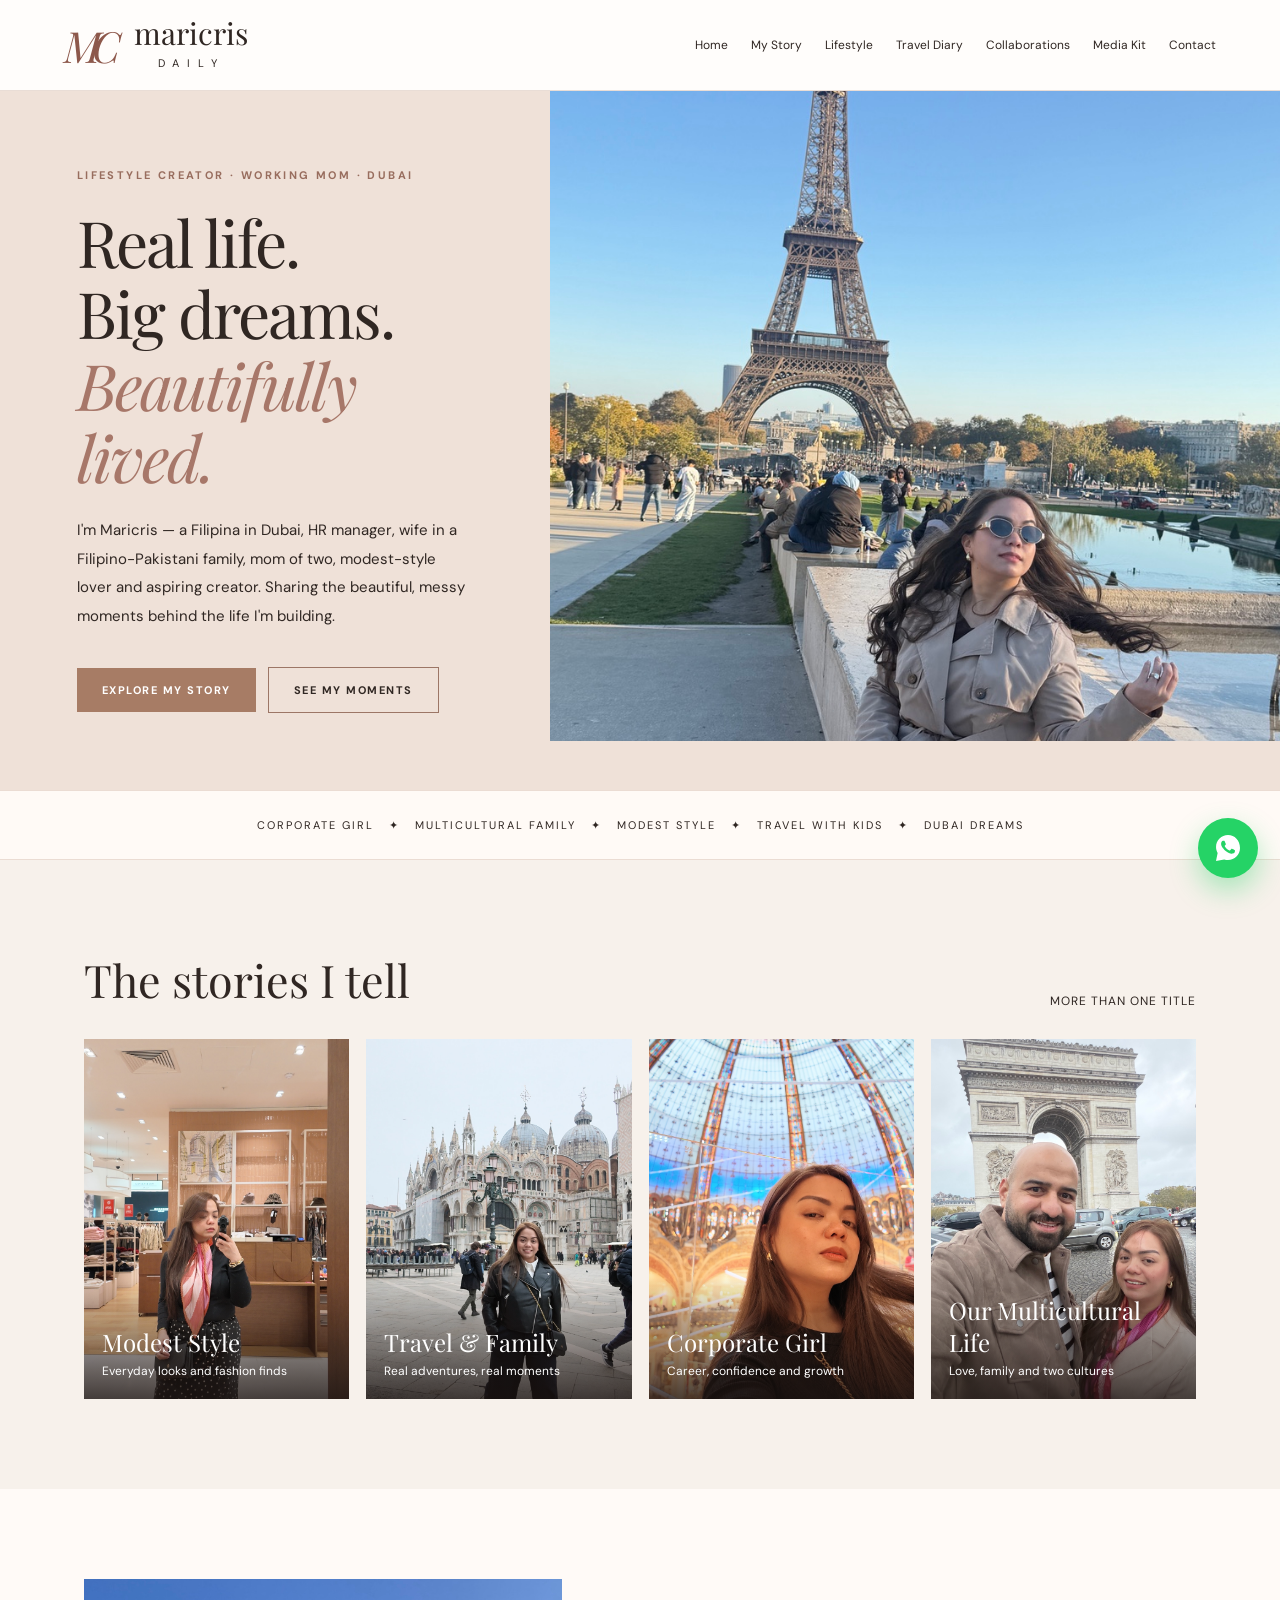
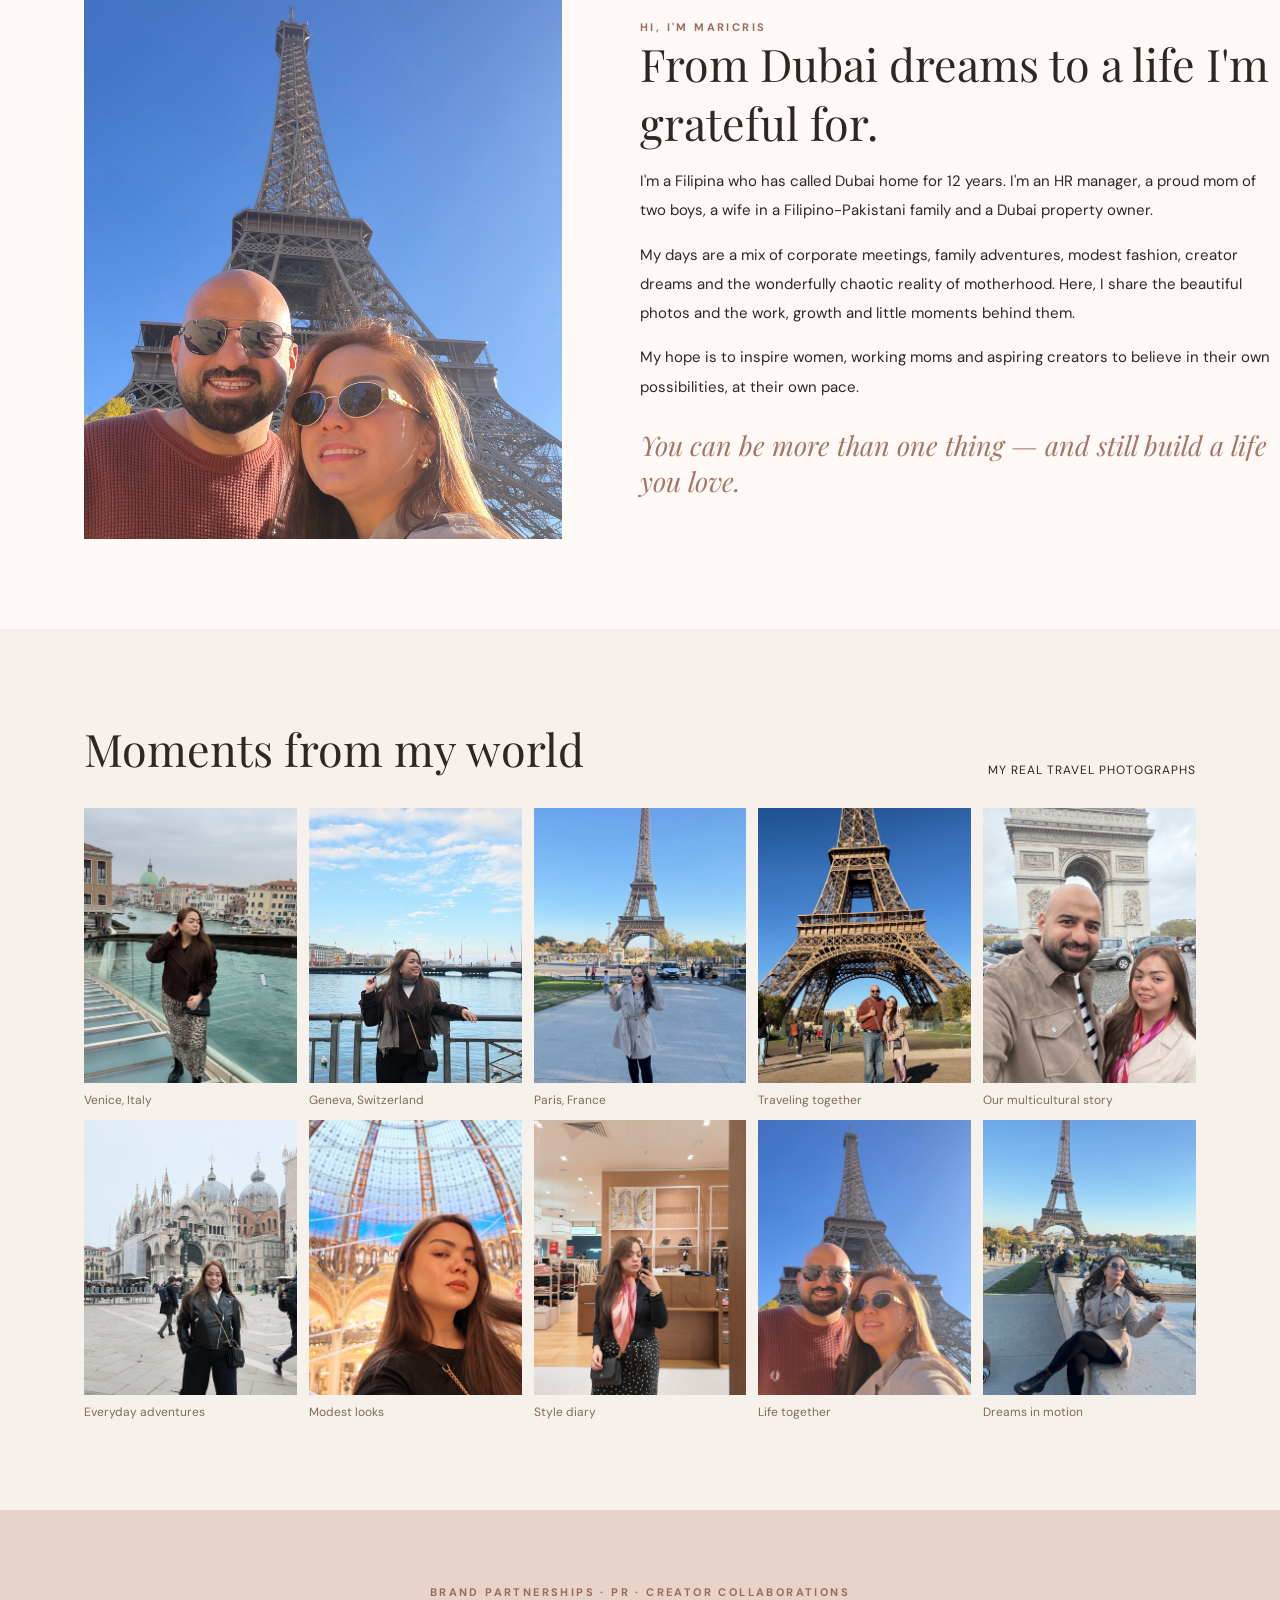
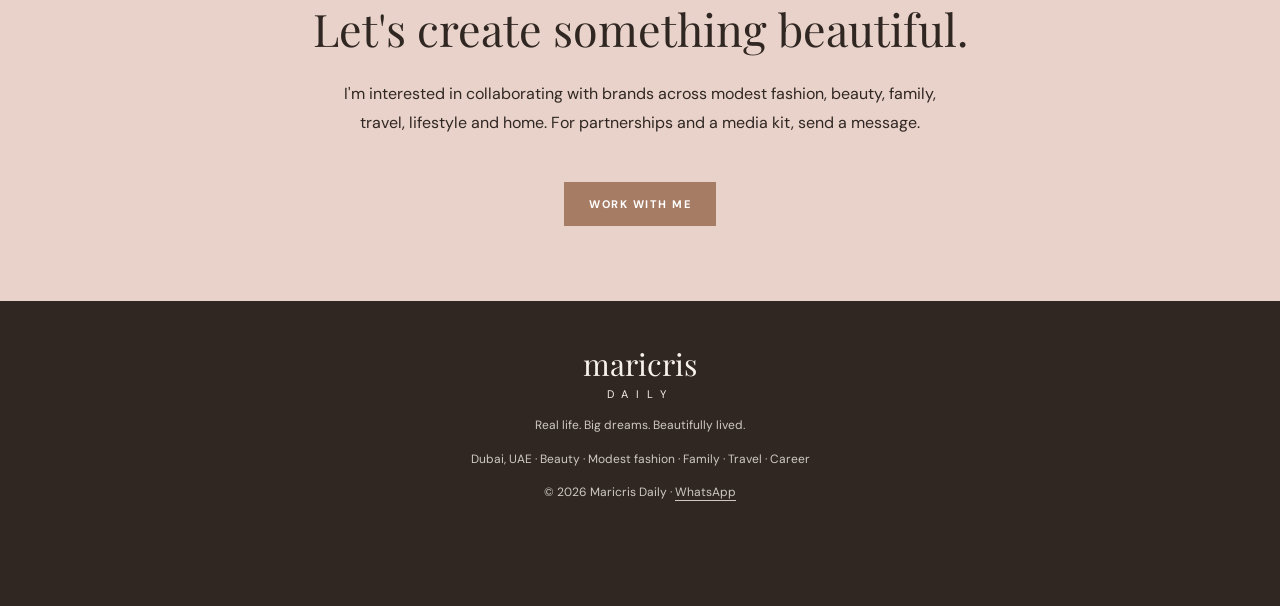
==== commit 92b33b1e: "Rebuild the homepage around Maricris's photos and story. Adds her travel portraits and a WhatsApp bu" ====
--- a/index.html
+++ b/index.html
@@ -3,280 +3,240 @@
   <head>
     <meta charset="utf-8" />
     <meta name="viewport" content="width=device-width, initial-scale=1" />
-    <title>Maricris Daily — Everyday life, gently told</title>
     <meta
       name="description"
-      content="Maricris Daily is a personal journal of mornings, meals, quiet hours, and the small things worth keeping."
+      content="Maricris Daily — real life, big dreams, beautifully lived. A Dubai-based working mom sharing multicultural family life, modest style, travel and her creator journey."
     />
-    <meta name="theme-color" content="#fffaf5" />
+    <title>Maricris Daily | Real Life, Big Dreams</title>
     <link rel="icon" href="favicon.svg" />
-    <link rel="alternate" type="application/rss+xml" title="Maricris Daily" href="rss.xml" />
     <link rel="preconnect" href="https://fonts.googleapis.com" />
     <link rel="preconnect" href="https://fonts.gstatic.com" crossorigin />
     <link
-      href="https://fonts.googleapis.com/css2?family=Fraunces:ital,opsz,wght@0,9..144,460;0,9..144,560;1,9..144,500;1,9..144,560&family=Outfit:wght@400;500&display=swap"
+      href="https://fonts.googleapis.com/css2?family=DM+Sans:wght@400;500;600;700&family=Playfair+Display:ital,wght@0,400;0,500;0,600;1,400&display=swap"
       rel="stylesheet"
     />
-    <link rel="stylesheet" href="css/styles.css" />
+    <link rel="stylesheet" href="css/home.css" />
   </head>
   <body>
-    <a class="skip" href="#content">Skip to content</a>
-    <div class="masthead">
-      <div class="topbar">
-        <p>A personal journal of ordinary days</p>
+    <header>
+      <div class="nav">
+        <a href="#home" class="brand" aria-label="Maricris Daily home">
+          <div class="monogram">MC</div>
+          <div class="wordmark">maricris<span>DAILY</span></div>
+        </a>
+        <button class="menu" type="button" aria-label="Open menu" aria-expanded="false">☰</button>
+        <nav class="navlinks" aria-label="Primary">
+          <a href="#home">Home</a>
+          <a href="#story">My Story</a>
+          <a href="#stories">Lifestyle</a>
+          <a href="#photos">Travel Diary</a>
+          <a href="#collaborate">Collaborations</a>
+          <a href="#collaborate">Media Kit</a>
+          <a href="#contact">Contact</a>
+        </nav>
       </div>
-      <header class="site-header">
-        <a class="logo" href="index.html">maricris<span>.</span></a>
-        <button class="nav-toggle" type="button" aria-label="Open menu" aria-expanded="false">
-          <span></span><span></span>
-        </button>
-        <nav class="site-nav" aria-label="Primary">
-          <a href="journal.html">Journal</a>
-          <a href="#chapters">Chapters</a>
-          <a href="about.html">About</a>
-        </nav>
-        <a class="nav-cta" href="journal.html">Open the journal <span aria-hidden="true">↗</span></a>
-      </header>
-    </div>
-
-    <main id="content">
-      <section class="hero">
-        <div class="wrap hero-grid">
-          <div class="hero-copy">
-            <p class="kicker">Everyday notes · Home · Little joys</p>
-            <h1>Real days,<br /><em>gently told.</em></h1>
-            <p class="lede">
-              I’m Maricris. This is my daily journal — mornings, meals, quiet hours, and the small
-              things I want to remember.
+    </header>
+
+    <main>
+      <section id="home" class="hero">
+        <div class="hero-copy">
+          <div class="eyebrow">Lifestyle creator · Working mom · Dubai</div>
+          <h1>Real life.<br />Big dreams.<br /><em>Beautifully lived.</em></h1>
+          <p>
+            I'm Maricris — a Filipina in Dubai, HR manager, wife in a Filipino-Pakistani family, mom
+            of two, modest-style lover and aspiring creator. Sharing the beautiful, messy moments
+            behind the life I'm building.
+          </p>
+          <a class="btn" href="#story">Explore my story</a>
+          <a class="btn secondary" href="#photos">See my moments</a>
+        </div>
+        <img
+          class="hero-photo"
+          src="photos/paris-seated.jpg"
+          alt="Maricris seated by the Eiffel Tower in Paris"
+        />
+      </section>
+
+      <div class="strip">
+        Corporate girl &nbsp; ✦ &nbsp; Multicultural family &nbsp; ✦ &nbsp; Modest style &nbsp; ✦
+        &nbsp; Travel with kids &nbsp; ✦ &nbsp; Dubai dreams
+      </div>
+
+      <section id="stories" class="wrap">
+        <div class="sectionhead">
+          <h2>The stories I tell</h2>
+          <span class="small">More than one title</span>
+        </div>
+        <div class="cards">
+          <a class="tile" href="#story">
+            <img src="photos/modest-style.jpg" alt="Maricris in a modest outfit inside a boutique" />
+            <div class="overlay">
+              <h3>Modest Style</h3>
+              <p>Everyday looks and fashion finds</p>
+            </div>
+          </a>
+          <a class="tile" href="#photos">
+            <img src="photos/venice-square.jpg" alt="Maricris in St Mark's Square, Venice" />
+            <div class="overlay">
+              <h3>Travel &amp; Family</h3>
+              <p>Real adventures, real moments</p>
+            </div>
+          </a>
+          <a class="tile" href="#story">
+            <img src="photos/paris-portrait.jpg" alt="Maricris under the glass dome in Paris" />
+            <div class="overlay">
+              <h3>Corporate Girl</h3>
+              <p>Career, confidence and growth</p>
+            </div>
+          </a>
+          <a class="tile" href="#story">
+            <img src="photos/paris-couple-arc.jpg" alt="Maricris and her husband at the Arc de Triomphe" />
+            <div class="overlay">
+              <h3>Our Multicultural Life</h3>
+              <p>Love, family and two cultures</p>
+            </div>
+          </a>
+        </div>
+      </section>
+
+      <section id="story" class="story">
+        <div class="story-grid">
+          <img
+            class="story-photo"
+            src="photos/paris-selfie.jpg"
+            alt="Maricris and her husband in front of the Eiffel Tower"
+          />
+          <div>
+            <div class="eyebrow">Hi, I'm Maricris</div>
+            <h2>From Dubai dreams to a life I'm grateful for.</h2>
+            <p>
+              I'm a Filipina who has called Dubai home for 12 years. I'm an HR manager, a proud mom
+              of two boys, a wife in a Filipino-Pakistani family and a Dubai property owner.
             </p>
-            <p class="quiet">
-              Nothing here is arranged for an audience of strangers. It is life, written while it is
-              still warm.
+            <p>
+              My days are a mix of corporate meetings, family adventures, modest fashion, creator
+              dreams and the wonderfully chaotic reality of motherhood. Here, I share the beautiful
+              photos and the work, growth and little moments behind them.
             </p>
-            <div class="hero-actions">
-              <a class="btn" href="journal.html">Read the journal <span aria-hidden="true">↓</span></a>
-              <a class="text-link" href="about.html">About Maricris</a>
-            </div>
-            <p class="chip-row">
-              <span>Mornings</span>
-              <span>Home</span>
-              <span>Kitchen</span>
-              <span>Letters</span>
-              <span>Slow days</span>
-              <span>Little joys</span>
+            <p>
+              My hope is to inspire women, working moms and aspiring creators to believe in their
+              own possibilities, at their own pace.
             </p>
+            <div class="quote">You can be more than one thing — and still build a life you love.</div>
           </div>
-
-          <div class="hero-art">
-            <div class="arch">
-              <svg class="arch-art" viewBox="0 0 600 760" preserveAspectRatio="xMidYMid slice" aria-hidden="true">
-                <defs>
-                  <linearGradient id="sky" x1="0" y1="0" x2="0" y2="1">
-                    <stop offset="0%" stop-color="#fbeff3" />
-                    <stop offset="55%" stop-color="#f6d5e2" />
-                    <stop offset="100%" stop-color="#f0bdd0" />
-                  </linearGradient>
-                </defs>
-                <rect width="600" height="760" fill="url(#sky)" />
-                <ellipse cx="300" cy="180" rx="220" ry="150" fill="#fff8f4" opacity="0.85" />
-                <ellipse cx="300" cy="640" rx="250" ry="36" fill="#fffaf5" />
-                <path d="M246 470 h108 l22 150 h-152 z" fill="#fffaf5" stroke="#2b1920" stroke-width="3" />
-                <path d="M268 470 c-8-70 10-120 4-180" fill="none" stroke="#8d596b" stroke-width="4" />
-                <path d="M300 468 c 6-90-10-150 8-230" fill="none" stroke="#8d596b" stroke-width="4" />
-                <path d="M334 472 c 20-60 8-130 36-190" fill="none" stroke="#8d596b" stroke-width="4" />
-                <g fill="#fffaf5" stroke="#e25d86" stroke-width="3">
-                  <ellipse cx="214" cy="250" rx="28" ry="16" transform="rotate(-30 214 250)" />
-                  <ellipse cx="250" cy="236" rx="28" ry="16" transform="rotate(20 250 236)" />
-                  <ellipse cx="232" cy="268" rx="28" ry="16" transform="rotate(70 232 268)" />
-                  <circle cx="232" cy="250" r="8" fill="#e25d86" stroke="none" />
-                </g>
-                <g fill="#fff6f8" stroke="#c13d6c" stroke-width="3">
-                  <ellipse cx="286" cy="196" rx="32" ry="17" transform="rotate(-40 286 196)" />
-                  <ellipse cx="330" cy="188" rx="32" ry="17" transform="rotate(18 330 188)" />
-                  <ellipse cx="308" cy="226" rx="32" ry="17" transform="rotate(78 308 226)" />
-                  <circle cx="308" cy="204" r="9" fill="#e25d86" stroke="none" />
-                </g>
-                <g fill="#fffaf5" stroke="#e25d86" stroke-width="3">
-                  <ellipse cx="392" cy="250" rx="26" ry="15" transform="rotate(-18 392 250)" />
-                  <ellipse cx="424" cy="266" rx="26" ry="15" transform="rotate(40 424 266)" />
-                  <ellipse cx="386" cy="282" rx="26" ry="15" transform="rotate(90 386 282)" />
-                  <circle cx="400" cy="266" r="8" fill="#f3a9c2" stroke="none" />
-                </g>
-                <path d="M150 250 c20 80-10 150 20 230" fill="none" stroke="#c98aa0" stroke-width="3" />
-                <ellipse cx="168" cy="248" rx="34" ry="14" fill="#f7d0de" transform="rotate(-40 168 248)" />
-                <rect x="392" y="560" width="86" height="58" rx="4" fill="#2b1920" />
-                <rect x="400" y="568" width="70" height="42" fill="#fffaf5" />
-              </svg>
-              <p class="seal">Daily<br />journal</p>
-            </div>
-            <aside class="float float-place">
-              <p>Written from</p>
-              <strong>Home</strong>
-              <span>A daily journal</span>
-            </aside>
-            <aside class="float float-note">
-              <p>Latest note</p>
-              <strong>06:40</strong>
-              <span>Morning light, before the house wakes</span>
-            </aside>
-          </div>
-        </div>
-      </section>
-
-      <section class="ribbon" aria-label="Chapters of the journal">
-        <div class="wrap ribbon-row">
-          <p class="ribbon-label">Chapters</p>
-          <ul>
-            <li><a href="journal.html?topic=mornings">Mornings</a></li>
-            <li><a href="journal.html?topic=home">Home</a></li>
-            <li><a href="journal.html?topic=kitchen">Kitchen</a></li>
-            <li><a href="journal.html?topic=letters">Letters</a></li>
-            <li><a href="journal.html?topic=slow-days">Slow days</a></li>
-            <li><a href="journal.html?topic=little-joys">Little joys</a></li>
-          </ul>
-        </div>
-      </section>
-
-      <section class="section">
-        <div class="wrap">
-          <p class="kicker">Latest note</p>
-          <a class="feature" href="notes/morning-light.html">
-            <div class="plate plate-morning" aria-hidden="true"><span class="plate-mark">06:40</span></div>
-            <div>
-              <p class="kicker">Mornings · 12 November 2026</p>
-              <h2>Morning light, before the house is awake.</h2>
-              <p class="quiet">
-                The kettle, the window, and a few minutes that do not belong to anyone else. A note
-                about keeping the first hour plain.
-              </p>
-              <p style="margin-top: 22px"><span class="text-link">Read this note</span></p>
-            </div>
-          </a>
-        </div>
-      </section>
-
-      <section class="section" id="chapters" style="padding-top: 0">
-        <div class="wrap split">
-          <div>
-            <p class="kicker">In these pages</p>
-            <h2>Small days, <em>kept on purpose.</em></h2>
-            <p class="quiet">
-              The journal is arranged the way a week actually feels. A morning. A table. A quiet
-              hour. A letter to a Tuesday that no one would frame.
-            </p>
-          </div>
-          <div class="chapters">
-            <a href="journal.html?topic=mornings">
-              <span class="index">01</span>
-              <h3>Mornings</h3>
-              <p>The first hour, before the day asks for anything.</p>
-            </a>
-            <a href="journal.html?topic=home">
-              <span class="index">02</span>
-              <h3>Home</h3>
-              <p>Tables, corners, and the rooms we return to.</p>
-            </a>
-            <a href="journal.html?topic=kitchen">
-              <span class="index">03</span>
-              <h3>Kitchen</h3>
-              <p>Meals, smells, and notes written between them.</p>
-            </a>
-            <a href="journal.html?topic=letters">
-              <span class="index">04</span>
-              <h3>Letters</h3>
-              <p>A few words addressed to an ordinary day.</p>
-            </a>
-          </div>
-        </div>
-      </section>
-
-      <section class="section section-blush">
-        <div class="wrap">
-          <div class="section-head">
-            <h2>Notes from<br /><em>ordinary days.</em></h2>
-            <p>A counter, a cup, and a little attention will do.</p>
-          </div>
-          <div class="film-row">
-            <a class="film-card" href="notes/the-sunday-table.html">
-              <div class="plate plate-home" aria-hidden="true"><span class="plate-mark">Sunday</span></div>
-              <div class="film-meta">
-                <p class="kicker">Home</p>
-                <h3>The Sunday table</h3>
-              </div>
-            </a>
-            <a class="film-card" href="notes/the-quiet-hour.html">
-              <div class="plate plate-slow" aria-hidden="true"><span class="plate-mark">4 pm</span></div>
-              <div class="film-meta">
-                <p class="kicker">Slow days</p>
-                <h3>The quiet hour</h3>
-              </div>
-            </a>
-            <a class="film-card" href="notes/flowers-for-no-reason.html">
-              <div class="plate plate-joys" aria-hidden="true"><span class="plate-mark">Just because</span></div>
-              <div class="film-meta">
-                <p class="kicker">Little joys</p>
-                <h3>Flowers for no reason</h3>
-              </div>
-            </a>
-            <a class="film-card" href="notes/kitchen-notes.html">
-              <div class="plate plate-kitchen" aria-hidden="true"><span class="plate-mark">Simmer</span></div>
-              <div class="film-meta">
-                <p class="kicker">Kitchen</p>
-                <h3>Notes while the rice cooks</h3>
-              </div>
-            </a>
-          </div>
-        </div>
-      </section>
-
-      <section class="band-dark">
-        <div class="wrap split">
-          <div>
-            <p class="kicker kicker-light">A letter</p>
-            <h2>For the day that is <em>simply a Tuesday.</em></h2>
-            <p class="quiet" style="color: rgba(255, 250, 245, 0.74)">
-              One note in the journal is written straight to the middle of the week, asking it to
-              stay ordinary.
-            </p>
-          </div>
-          <article class="letter-card">
-            <p>“I do not need a rare day. I need to be present for a common one.”</p>
-            <a class="text-link" href="notes/a-letter-to-tuesday.html">Read the letter</a>
-          </article>
-        </div>
-      </section>
-
-      <section class="section">
-        <div class="wrap about-teaser">
-          <div class="monogram" aria-hidden="true">M.</div>
-          <div>
-            <p class="kicker">About</p>
-            <h2>Hello, <em>I’m Maricris.</em></h2>
-            <p class="lede">
-              I keep this journal so ordinary hours do not disappear into “we were busy.” If a
-              sentence here feels like your own afternoon, you are welcome to stay.
-            </p>
-            <div class="hero-actions">
-              <a class="btn" href="about.html">A little about me</a>
-              <a class="text-link" href="journal.html">All the notes</a>
-            </div>
-          </div>
-        </div>
+        </div>
+      </section>
+
+      <section id="photos" class="wrap">
+        <div class="sectionhead">
+          <h2>Moments from my world</h2>
+          <span class="small">My real travel photographs</span>
+        </div>
+        <div class="gallery">
+          <figure>
+            <img src="photos/venice-bridge.jpg" alt="Maricris on a bridge in Venice" />
+            <figcaption>Venice, Italy</figcaption>
+          </figure>
+          <figure>
+            <img src="photos/geneva.jpg" alt="Maricris by the water in Geneva" />
+            <figcaption>Geneva, Switzerland</figcaption>
+          </figure>
+          <figure>
+            <img src="photos/paris-standing.jpg" alt="Maricris standing near the Eiffel Tower" />
+            <figcaption>Paris, France</figcaption>
+          </figure>
+          <figure>
+            <img src="photos/paris-tower-couple.jpg" alt="Maricris and her husband beneath the Eiffel Tower" />
+            <figcaption>Traveling together</figcaption>
+          </figure>
+          <figure>
+            <img src="photos/paris-couple-arc.jpg" alt="Maricris and her husband by the Arc de Triomphe" />
+            <figcaption>Our multicultural story</figcaption>
+          </figure>
+          <figure>
+            <img src="photos/venice-square.jpg" alt="Maricris in St Mark's Square" />
+            <figcaption>Everyday adventures</figcaption>
+          </figure>
+          <figure>
+            <img src="photos/paris-portrait.jpg" alt="Maricris in Paris" />
+            <figcaption>Modest looks</figcaption>
+          </figure>
+          <figure>
+            <img src="photos/modest-style.jpg" alt="Maricris in a polka-dot skirt and silk scarf" />
+            <figcaption>Style diary</figcaption>
+          </figure>
+          <figure>
+            <img src="photos/paris-selfie.jpg" alt="Couple selfie in Paris" />
+            <figcaption>Life together</figcaption>
+          </figure>
+          <figure>
+            <img src="photos/paris-seated.jpg" alt="Maricris seated by the Eiffel Tower" />
+            <figcaption>Dreams in motion</figcaption>
+          </figure>
+        </div>
+      </section>
+
+      <section id="collaborate" class="collab">
+        <div class="eyebrow">Brand partnerships · PR · Creator collaborations</div>
+        <h2>Let's create something beautiful.</h2>
+        <p>
+          I'm interested in collaborating with brands across modest fashion, beauty, family, travel,
+          lifestyle and home. For partnerships and a media kit, send a message.
+        </p>
+        <a
+          class="btn"
+          href="https://wa.me/971565668019?text=Hi%2C%20Mari%20how%20are%20you%20doing%20today%3F"
+          target="_blank"
+          rel="noopener noreferrer"
+          >Work with me</a
+        >
       </section>
     </main>
 
-    <footer class="site-footer">
-      <div class="wrap">
-        <p class="kicker kicker-light">Maricris Daily</p>
-        <h2>Come back tomorrow. <em>The day will have something in it.</em></h2>
-        <nav class="footer-links" aria-label="Footer">
-          <a href="journal.html">Journal</a>
-          <a href="about.html">About</a>
-          <a href="rss.xml">RSS</a>
-        </nav>
-        <p class="legal">Written at home · © 2026 Maricris</p>
-      </div>
+    <footer id="contact" class="footer">
+      <div class="wordmark">maricris<span>DAILY</span></div>
+      <p>Real life. Big dreams. Beautifully lived.</p>
+      <p>Dubai, UAE · Beauty · Modest fashion · Family · Travel · Career</p>
+      <p>
+        © 2026 Maricris Daily ·
+        <a
+          href="https://wa.me/971565668019?text=Hi%2C%20Mari%20how%20are%20you%20doing%20today%3F"
+          target="_blank"
+          rel="noopener noreferrer"
+          >WhatsApp</a
+        >
+      </p>
     </footer>
-    <script src="js/site.js"></script>
+
+    <a
+      class="whatsapp"
+      href="https://wa.me/971565668019?text=Hi%2C%20Mari%20how%20are%20you%20doing%20today%3F"
+      target="_blank"
+      rel="noopener noreferrer"
+      aria-label="WhatsApp Mari: Hi, Mari how are you doing today?"
+    >
+      <svg viewBox="0 0 32 32" aria-hidden="true">
+        <path
+          d="M16.01 3C9.4 3 4.03 8.37 4.03 14.98c0 2.1.55 4.15 1.6 5.96L4 29l8.22-1.58a11.9 11.9 0 0 0 3.79.62h.01c6.61 0 11.98-5.37 11.98-11.98C28 8.37 22.63 3 16.01 3zm6.95 16.95c-.29.82-1.7 1.57-2.36 1.67-.6.09-1.36.13-2.2-.14-.5-.16-1.15-.38-1.98-.74-3.48-1.5-5.75-5.01-5.92-5.24-.17-.23-1.4-1.86-1.4-3.55s.86-2.52 1.2-2.86c.29-.3.77-.44 1.23-.44.15 0 .28 0 .4.01.35.02.53.04.76.6.29.7.99 2.42 1.08 2.6.09.17.15.38.03.6-.12.23-.18.37-.35.57-.17.2-.36.44-.52.59-.17.17-.35.35-.15.68.2.33.89 1.47 1.91 2.38 1.31 1.17 2.42 1.53 2.76 1.7.34.17.54.15.74-.09.2-.23.85-.99 1.08-1.33.23-.34.46-.28.76-.17.31.12 1.95.92 2.28 1.09.34.17.56.25.64.39.09.14.09.82-.2 1.64z"
+        />
+      </svg>
+    </a>
+
+    <script>
+      const menu = document.querySelector(".menu");
+      const nav = document.querySelector(".navlinks");
+      menu.addEventListener("click", () => {
+        const open = nav.classList.toggle("open");
+        menu.setAttribute("aria-expanded", String(open));
+        menu.setAttribute("aria-label", open ? "Close menu" : "Open menu");
+      });
+      nav.querySelectorAll("a").forEach((link) => {
+        link.addEventListener("click", () => {
+          nav.classList.remove("open");
+          menu.setAttribute("aria-expanded", "false");
+          menu.setAttribute("aria-label", "Open menu");
+        });
+      });
+    </script>
   </body>
 </html>
--- a/css/home.css
+++ b/css/home.css
@@ -0,0 +1,478 @@
+:root {
+  --ivory: #f7f1eb;
+  --rose: #d6a9a2;
+  --mocha: #a77c65;
+  --ink: #302723;
+  --white: #fffdfb;
+}
+
+* {
+  box-sizing: border-box;
+}
+
+html {
+  scroll-behavior: smooth;
+}
+
+body {
+  margin: 0;
+  background: var(--ivory);
+  color: var(--ink);
+  font-family: "DM Sans", Arial, sans-serif;
+}
+
+a {
+  color: inherit;
+  text-decoration: none;
+}
+
+img {
+  display: block;
+  width: 100%;
+}
+
+:focus-visible {
+  outline: 2px solid #a77769;
+  outline-offset: 3px;
+}
+
+header {
+  position: sticky;
+  top: 0;
+  z-index: 20;
+  background: rgba(255, 253, 251, 0.96);
+  border-bottom: 1px solid #e9ddd6;
+  backdrop-filter: blur(12px);
+}
+
+.nav {
+  max-width: 1320px;
+  margin: auto;
+  padding: 16px 5%;
+  display: flex;
+  align-items: center;
+  justify-content: space-between;
+  gap: 20px;
+}
+
+.brand {
+  display: flex;
+  align-items: center;
+  gap: 13px;
+}
+
+.monogram {
+  font: italic 43px "Playfair Display", serif;
+  color: #8d584b;
+  letter-spacing: -9px;
+  padding-right: 9px;
+}
+
+.wordmark {
+  font: 30px "Playfair Display", serif;
+  line-height: 0.9;
+}
+
+.wordmark span {
+  display: block;
+  font: 11px "DM Sans", sans-serif;
+  letter-spacing: 8px;
+  text-align: center;
+  margin-top: 9px;
+}
+
+.navlinks {
+  display: flex;
+  gap: 23px;
+  align-items: center;
+  font-size: 12px;
+}
+
+.navlinks a:hover {
+  color: #aa766d;
+}
+
+.menu {
+  display: none;
+  border: 0;
+  background: none;
+  font-size: 24px;
+  color: var(--ink);
+  cursor: pointer;
+}
+
+.hero {
+  max-width: 1500px;
+  margin: auto;
+  display: grid;
+  grid-template-columns: 43% 57%;
+  min-height: 650px;
+  background: #efe1d8;
+}
+
+.hero-copy {
+  padding: clamp(38px, 6vw, 110px);
+  align-self: center;
+}
+
+.eyebrow {
+  font-size: 11px;
+  letter-spacing: 2.4px;
+  text-transform: uppercase;
+  font-weight: 700;
+  color: #986d5e;
+}
+
+.hero h1 {
+  font: clamp(46px, 5vw, 84px) / 1.12 "Playfair Display", serif;
+  letter-spacing: -2px;
+  margin: 24px 0;
+}
+
+.hero h1 em {
+  color: #a77769;
+}
+
+.hero p {
+  font-size: 15px;
+  line-height: 1.9;
+  max-width: 450px;
+}
+
+.hero-photo {
+  height: 650px;
+  object-fit: cover;
+  object-position: center 37%;
+}
+
+.btn {
+  display: inline-block;
+  background: #a77c65;
+  color: white;
+  padding: 15px 25px;
+  margin-top: 22px;
+  text-transform: uppercase;
+  letter-spacing: 1.5px;
+  font-size: 11px;
+  font-weight: 700;
+}
+
+.btn.secondary {
+  background: transparent;
+  border: 1px solid #9c7666;
+  color: var(--ink);
+  margin-left: 8px;
+}
+
+.strip {
+  background: #fffaf6;
+  border-block: 1px solid #ebdcd3;
+  padding: 22px 5%;
+  text-align: center;
+  letter-spacing: 2px;
+  font-size: 11px;
+  text-transform: uppercase;
+  line-height: 2.2;
+}
+
+.wrap {
+  max-width: 1240px;
+  margin: auto;
+  padding: 90px 5%;
+}
+
+.sectionhead {
+  display: flex;
+  justify-content: space-between;
+  align-items: end;
+  gap: 20px;
+  margin-bottom: 30px;
+}
+
+.sectionhead h2,
+.story h2,
+.collab h2 {
+  font: clamp(32px, 3.5vw, 51px) "Playfair Display", serif;
+  margin: 0;
+}
+
+.small {
+  font-size: 12px;
+  letter-spacing: 1px;
+  text-transform: uppercase;
+}
+
+.cards {
+  display: grid;
+  grid-template-columns: repeat(4, 1fr);
+  gap: 17px;
+}
+
+.tile {
+  position: relative;
+  overflow: hidden;
+  background: #e7d9cf;
+}
+
+.tile img {
+  height: 360px;
+  object-fit: cover;
+  transition: transform 0.4s;
+}
+
+.tile:hover img {
+  transform: scale(1.035);
+}
+
+.tile .overlay {
+  position: absolute;
+  bottom: 0;
+  left: 0;
+  right: 0;
+  padding: 48px 18px 20px;
+  color: white;
+  background: linear-gradient(transparent, rgba(25, 17, 15, 0.78));
+}
+
+.overlay h3 {
+  font: 24px "Playfair Display", serif;
+  margin: 0 0 5px;
+}
+
+.overlay p {
+  font-size: 12px;
+  margin: 0;
+}
+
+.story {
+  background: #fffaf7;
+}
+
+.story-grid {
+  max-width: 1240px;
+  margin: auto;
+  padding: 90px 5%;
+  display: grid;
+  grid-template-columns: 43% 57%;
+  gap: 7%;
+  align-items: center;
+}
+
+.story-photo {
+  height: 560px;
+  object-fit: cover;
+  object-position: center 35%;
+}
+
+.story p {
+  line-height: 1.95;
+  font-size: 15px;
+}
+
+.quote {
+  font: italic 27px "Playfair Display", serif;
+  color: #a57668;
+  margin-top: 25px;
+}
+
+.gallery {
+  display: grid;
+  grid-template-columns: repeat(5, 1fr);
+  gap: 12px;
+}
+
+.gallery figure {
+  margin: 0;
+}
+
+.gallery img {
+  height: 275px;
+  object-fit: cover;
+}
+
+.gallery figcaption {
+  font-size: 12px;
+  margin-top: 9px;
+  color: #80695e;
+}
+
+.collab {
+  background: #e8d2c9;
+  padding: 75px 5%;
+  text-align: center;
+}
+
+.collab p {
+  max-width: 600px;
+  margin: 22px auto;
+  line-height: 1.8;
+}
+
+.footer {
+  background: #302723;
+  color: #f7f1eb;
+  text-align: center;
+  padding: 50px 20px 90px;
+}
+
+.footer .wordmark {
+  display: inline-block;
+}
+
+.footer p {
+  font-size: 12px;
+  opacity: 0.8;
+  line-height: 1.8;
+}
+
+.footer a {
+  text-decoration: underline;
+  text-underline-offset: 4px;
+}
+
+.whatsapp {
+  position: fixed;
+  right: 22px;
+  bottom: 22px;
+  z-index: 40;
+  width: 60px;
+  height: 60px;
+  display: grid;
+  place-items: center;
+  border-radius: 50%;
+  background: #25d366;
+  color: white;
+  box-shadow: 0 12px 28px rgba(37, 211, 102, 0.38);
+}
+
+.whatsapp svg {
+  width: 32px;
+  height: 32px;
+  fill: currentColor;
+}
+
+.whatsapp:hover {
+  background: #1ebe5d;
+}
+
+@media (max-width: 900px) {
+  .navlinks {
+    display: none;
+    position: absolute;
+    top: 75px;
+    left: 0;
+    right: 0;
+    background: #fffaf7;
+    padding: 22px;
+    flex-direction: column;
+    align-items: start;
+    box-shadow: 0 10px 20px #3027231c;
+  }
+
+  .navlinks.open {
+    display: flex;
+  }
+
+  .menu {
+    display: block;
+  }
+
+  .hero {
+    grid-template-columns: 1fr;
+  }
+
+  .hero-copy {
+    padding: 50px 7%;
+  }
+
+  .hero-photo {
+    height: 480px;
+    grid-row: 1;
+  }
+
+  .cards {
+    grid-template-columns: repeat(2, 1fr);
+  }
+
+  .story-grid {
+    grid-template-columns: 1fr;
+  }
+
+  .story-photo {
+    height: 480px;
+  }
+
+  .gallery {
+    grid-template-columns: repeat(3, 1fr);
+  }
+}
+
+@media (max-width: 550px) {
+  .wordmark {
+    font-size: 23px;
+  }
+
+  .monogram {
+    font-size: 34px;
+  }
+
+  .hero-photo {
+    height: 380px;
+  }
+
+  .hero h1 {
+    font-size: 48px;
+  }
+
+  .hero-copy {
+    padding: 40px 7%;
+  }
+
+  .btn.secondary {
+    margin-left: 0;
+  }
+
+  .wrap,
+  .story-grid {
+    padding: 60px 5%;
+  }
+
+  .cards {
+    gap: 10px;
+  }
+
+  .tile img {
+    height: 255px;
+  }
+
+  .overlay h3 {
+    font-size: 19px;
+  }
+
+  .gallery {
+    grid-template-columns: repeat(2, 1fr);
+  }
+
+  .gallery img {
+    height: 230px;
+  }
+
+  .story-photo {
+    height: 390px;
+  }
+
+  .sectionhead {
+    align-items: start;
+    flex-direction: column;
+  }
+}
+
+@media (prefers-reduced-motion: reduce) {
+  html {
+    scroll-behavior: auto;
+  }
+
+  .tile img {
+    transition: none;
+  }
+}
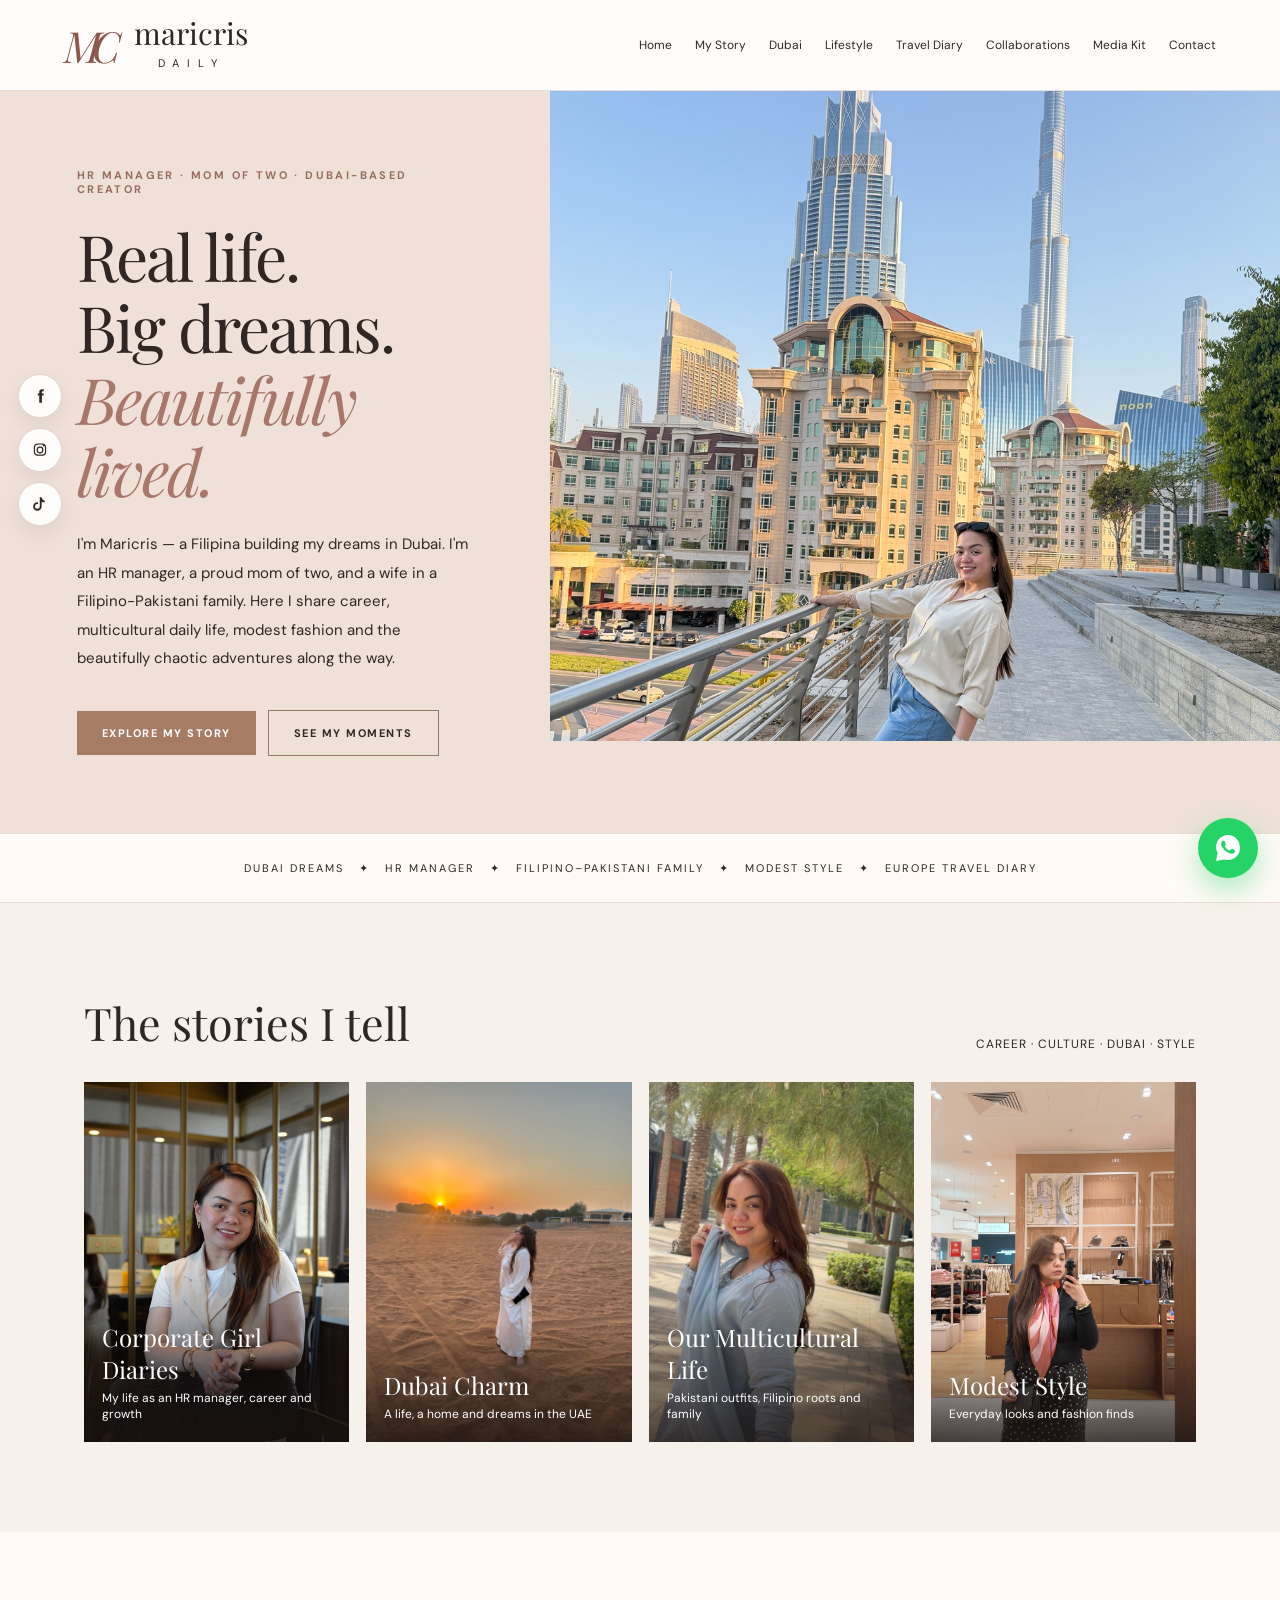
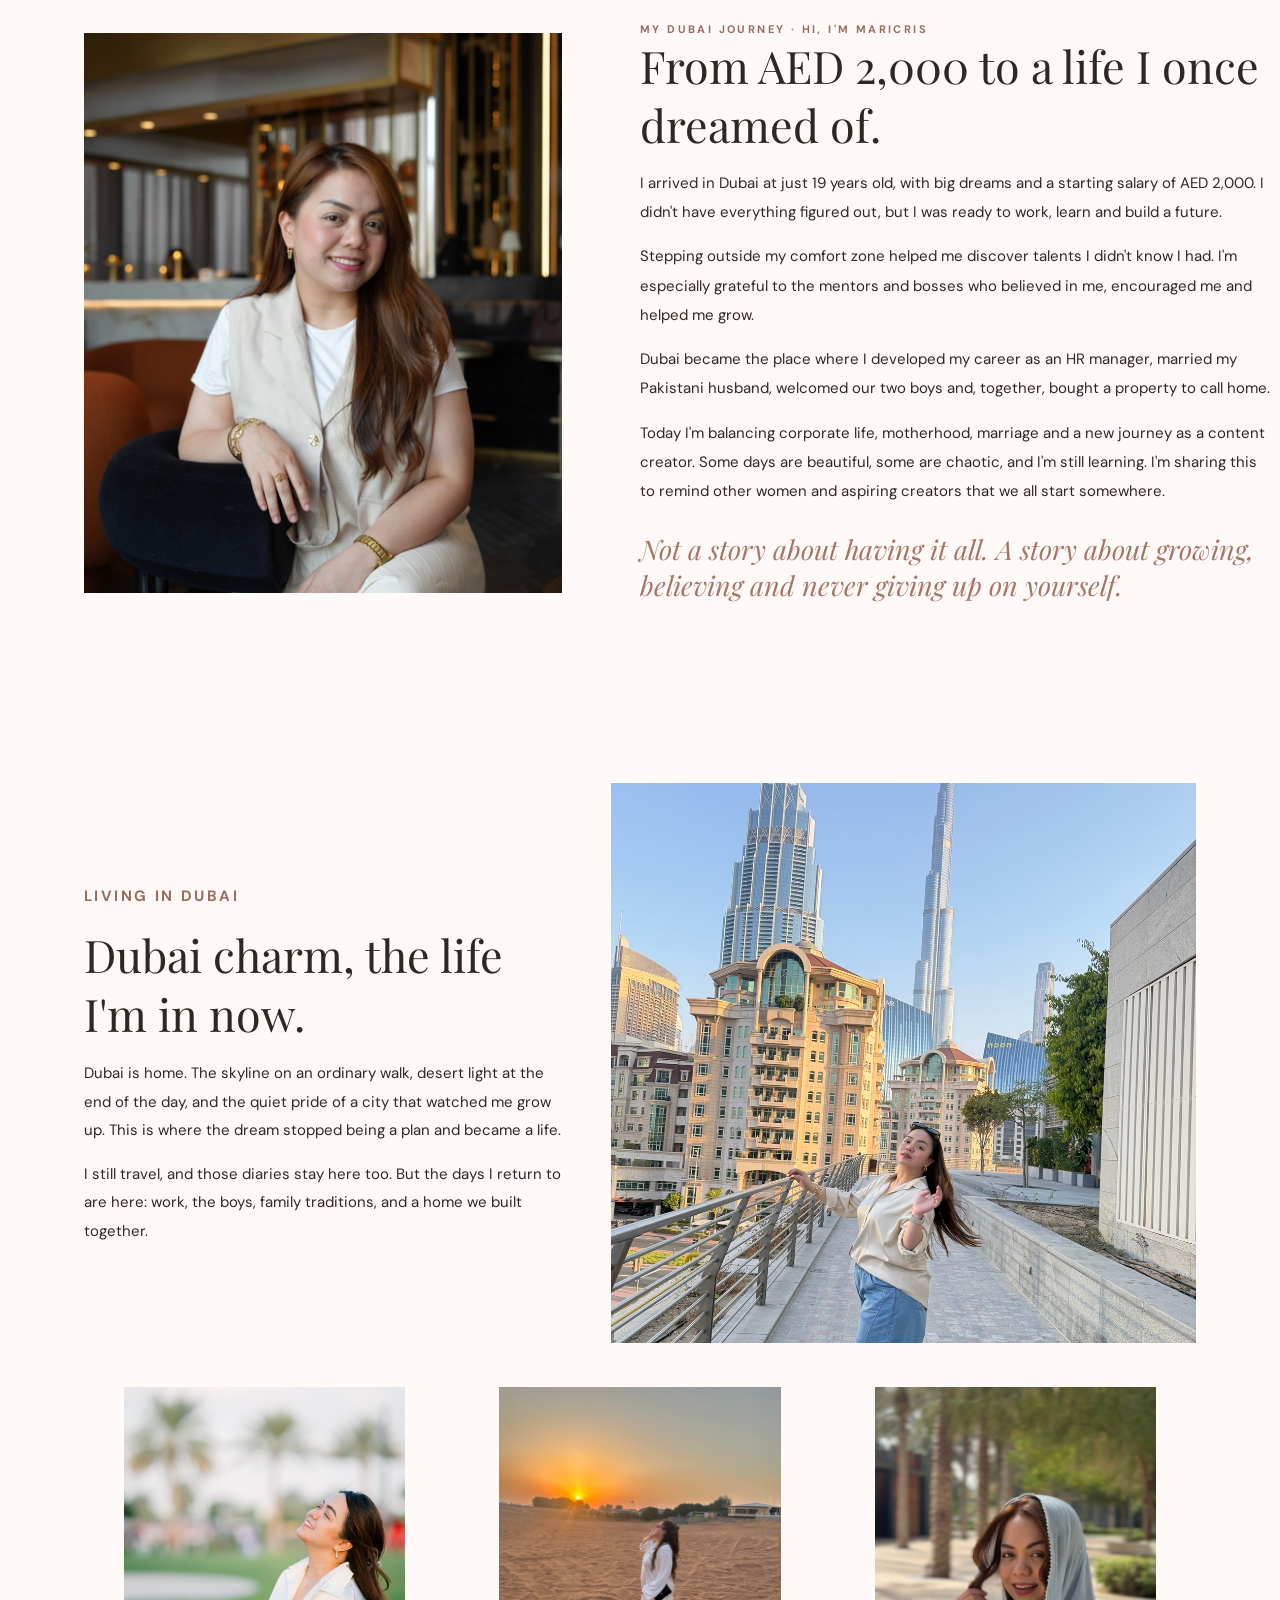
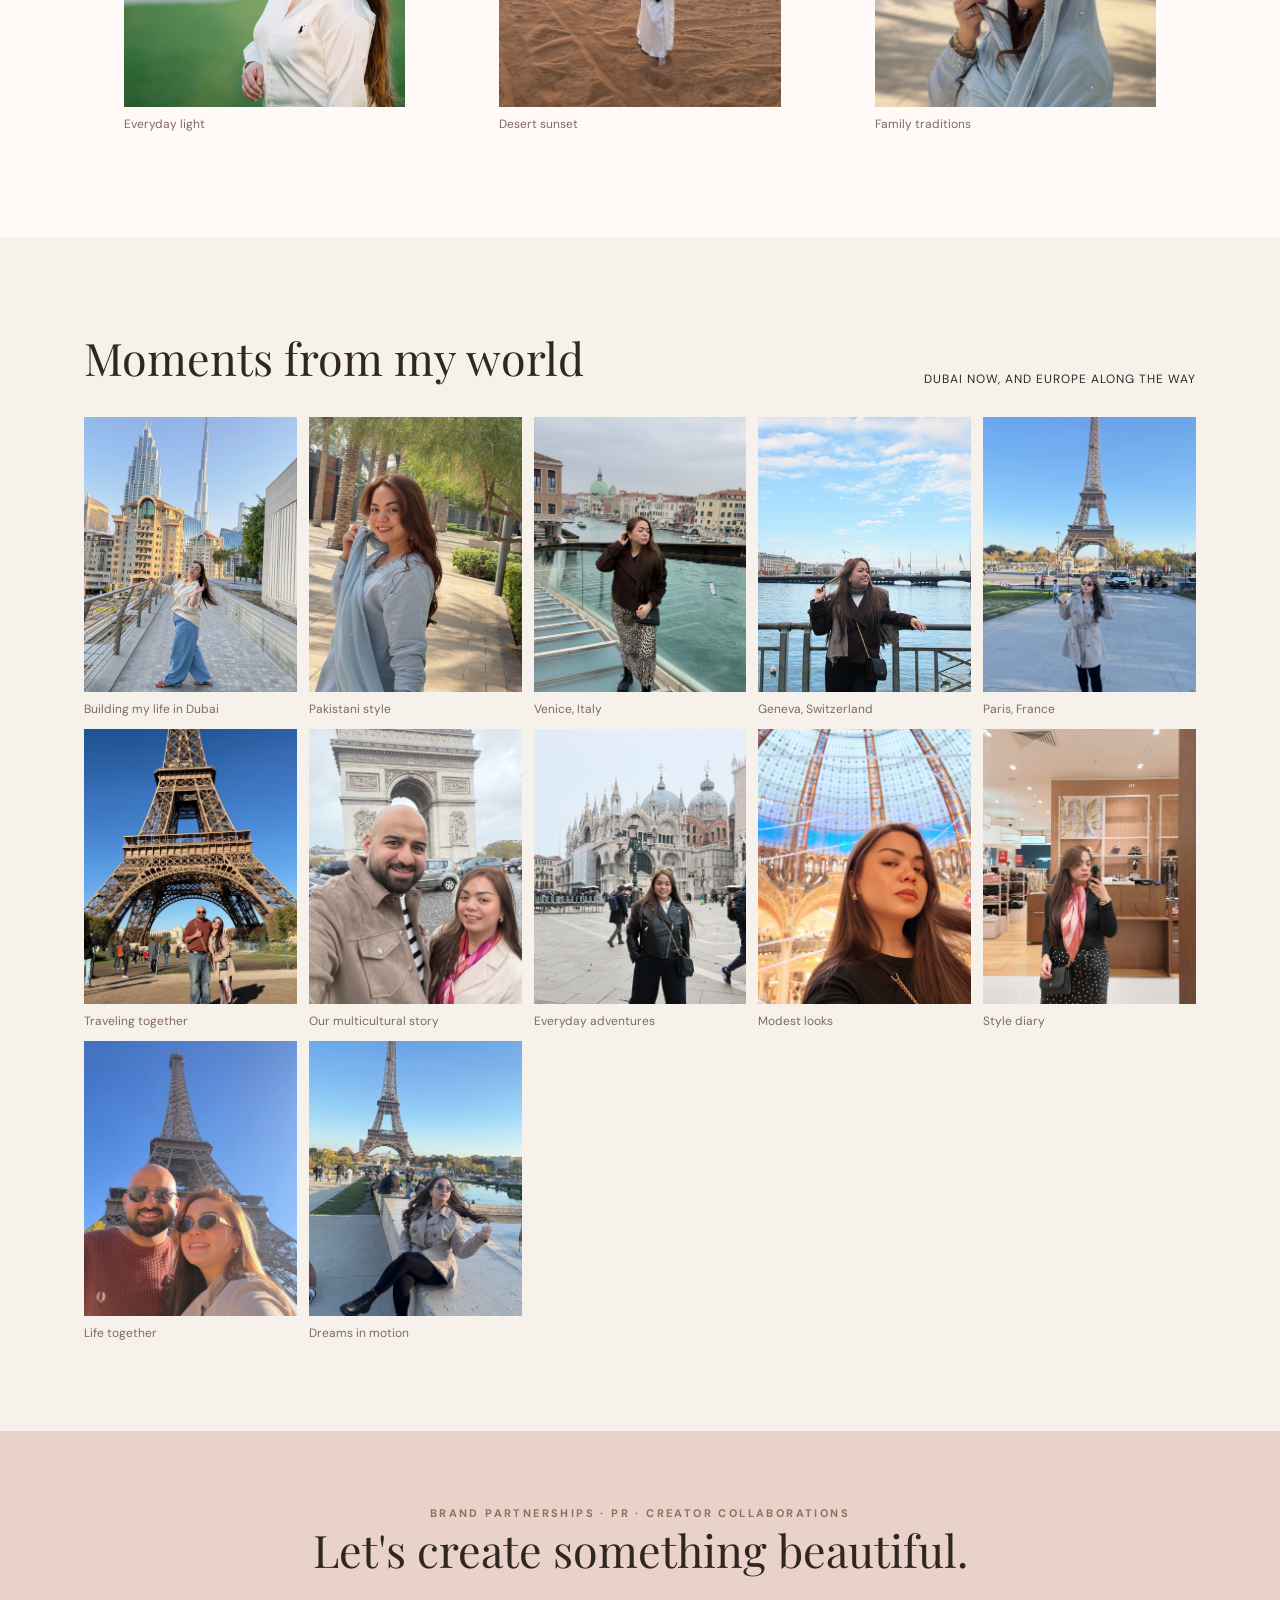
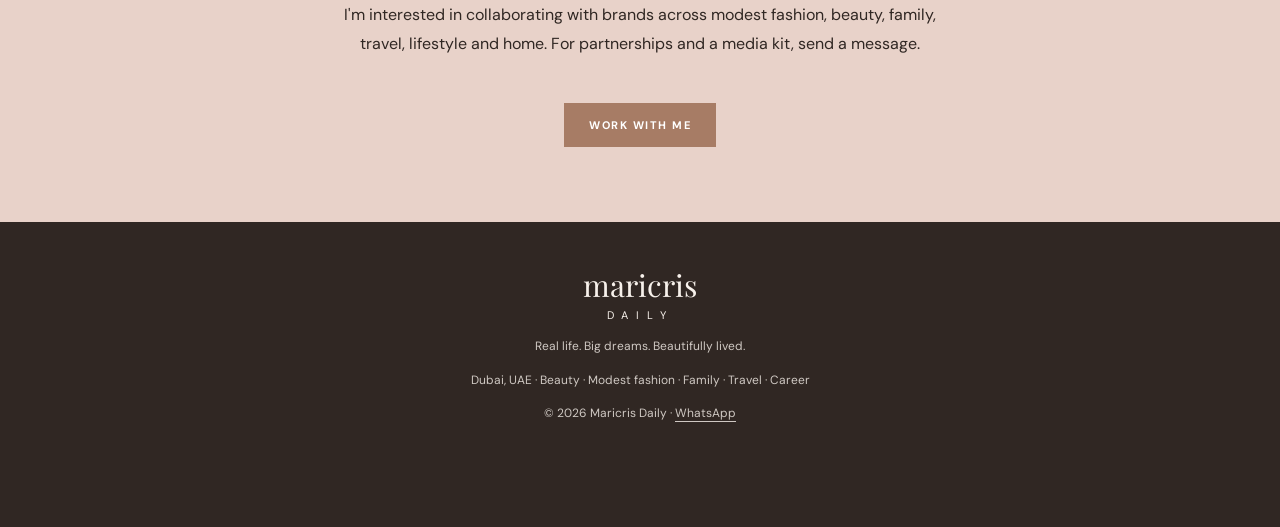
==== commit 3fd4f740: "Add the Dubai chapter beside the travel diary. Her life in Dubai now sits with the Europe photos, an" ====
--- a/index.html
+++ b/index.html
@@ -28,6 +28,7 @@
         <nav class="navlinks" aria-label="Primary">
           <a href="#home">Home</a>
           <a href="#story">My Story</a>
+          <a href="#dubai">Dubai</a>
           <a href="#stories">Lifestyle</a>
           <a href="#photos">Travel Diary</a>
           <a href="#collaborate">Collaborations</a>
@@ -40,62 +41,62 @@
     <main>
       <section id="home" class="hero">
         <div class="hero-copy">
-          <div class="eyebrow">Lifestyle creator · Working mom · Dubai</div>
+          <div class="eyebrow">HR manager · Mom of two · Dubai-based creator</div>
           <h1>Real life.<br />Big dreams.<br /><em>Beautifully lived.</em></h1>
           <p>
-            I'm Maricris — a Filipina in Dubai, HR manager, wife in a Filipino-Pakistani family, mom
-            of two, modest-style lover and aspiring creator. Sharing the beautiful, messy moments
-            behind the life I'm building.
+            I'm Maricris — a Filipina building my dreams in Dubai. I'm an HR manager, a proud mom of
+            two, and a wife in a Filipino-Pakistani family. Here I share career, multicultural daily
+            life, modest fashion and the beautifully chaotic adventures along the way.
           </p>
           <a class="btn" href="#story">Explore my story</a>
           <a class="btn secondary" href="#photos">See my moments</a>
         </div>
         <img
           class="hero-photo"
-          src="photos/paris-seated.jpg"
-          alt="Maricris seated by the Eiffel Tower in Paris"
+          src="photos/dubai-smile.jpg"
+          alt="Maricris in Dubai, with the city behind her"
         />
       </section>
 
       <div class="strip">
-        Corporate girl &nbsp; ✦ &nbsp; Multicultural family &nbsp; ✦ &nbsp; Modest style &nbsp; ✦
-        &nbsp; Travel with kids &nbsp; ✦ &nbsp; Dubai dreams
+        Dubai dreams &nbsp; ✦ &nbsp; HR manager &nbsp; ✦ &nbsp; Filipino–Pakistani family &nbsp; ✦
+        &nbsp; Modest style &nbsp; ✦ &nbsp; Europe travel diary
       </div>
 
       <section id="stories" class="wrap">
         <div class="sectionhead">
           <h2>The stories I tell</h2>
-          <span class="small">More than one title</span>
+          <span class="small">Career · Culture · Dubai · Style</span>
         </div>
         <div class="cards">
           <a class="tile" href="#story">
+            <img src="photos/hr-seated.jpg" alt="Maricris seated in a professional cream outfit" />
+            <div class="overlay">
+              <h3>Corporate Girl Diaries</h3>
+              <p>My life as an HR manager, career and growth</p>
+            </div>
+          </a>
+          <a class="tile" href="#dubai">
+            <img src="photos/dubai-sunset.jpg" alt="Maricris in white at a Dubai desert sunset" />
+            <div class="overlay">
+              <h3>Dubai Charm</h3>
+              <p>A life, a home and dreams in the UAE</p>
+            </div>
+          </a>
+          <a class="tile" href="#story">
+            <img src="photos/pakistani-blue-style.jpg" alt="Maricris wearing a pale blue Pakistani outfit" />
+            <div class="overlay">
+              <h3>Our Multicultural Life</h3>
+              <p>Pakistani outfits, Filipino roots and family</p>
+            </div>
+          </a>
+          <a class="tile" href="#photos">
             <img src="photos/modest-style.jpg" alt="Maricris in a modest outfit inside a boutique" />
             <div class="overlay">
               <h3>Modest Style</h3>
               <p>Everyday looks and fashion finds</p>
             </div>
           </a>
-          <a class="tile" href="#photos">
-            <img src="photos/venice-square.jpg" alt="Maricris in St Mark's Square, Venice" />
-            <div class="overlay">
-              <h3>Travel &amp; Family</h3>
-              <p>Real adventures, real moments</p>
-            </div>
-          </a>
-          <a class="tile" href="#story">
-            <img src="photos/paris-portrait.jpg" alt="Maricris under the glass dome in Paris" />
-            <div class="overlay">
-              <h3>Corporate Girl</h3>
-              <p>Career, confidence and growth</p>
-            </div>
-          </a>
-          <a class="tile" href="#story">
-            <img src="photos/paris-couple-arc.jpg" alt="Maricris and her husband at the Arc de Triomphe" />
-            <div class="overlay">
-              <h3>Our Multicultural Life</h3>
-              <p>Love, family and two cultures</p>
-            </div>
-          </a>
         </div>
       </section>
 
@@ -103,26 +104,74 @@
         <div class="story-grid">
           <img
             class="story-photo"
-            src="photos/paris-selfie.jpg"
-            alt="Maricris and her husband in front of the Eiffel Tower"
+            src="photos/hr-portrait.jpg"
+            alt="Maricris in a cream vest, at the start of a workday"
           />
           <div>
-            <div class="eyebrow">Hi, I'm Maricris</div>
-            <h2>From Dubai dreams to a life I'm grateful for.</h2>
+            <div class="eyebrow">My Dubai journey · Hi, I'm Maricris</div>
+            <h2>From AED 2,000 to a life I once dreamed of.</h2>
             <p>
-              I'm a Filipina who has called Dubai home for 12 years. I'm an HR manager, a proud mom
-              of two boys, a wife in a Filipino-Pakistani family and a Dubai property owner.
+              I arrived in Dubai at just 19 years old, with big dreams and a starting salary of AED
+              2,000. I didn't have everything figured out, but I was ready to work, learn and build a
+              future.
             </p>
             <p>
-              My days are a mix of corporate meetings, family adventures, modest fashion, creator
-              dreams and the wonderfully chaotic reality of motherhood. Here, I share the beautiful
-              photos and the work, growth and little moments behind them.
+              Stepping outside my comfort zone helped me discover talents I didn't know I had. I'm
+              especially grateful to the mentors and bosses who believed in me, encouraged me and
+              helped me grow.
             </p>
             <p>
-              My hope is to inspire women, working moms and aspiring creators to believe in their
-              own possibilities, at their own pace.
+              Dubai became the place where I developed my career as an HR manager, married my
+              Pakistani husband, welcomed our two boys and, together, bought a property to call home.
             </p>
-            <div class="quote">You can be more than one thing — and still build a life you love.</div>
+            <p>
+              Today I'm balancing corporate life, motherhood, marriage and a new journey as a content
+              creator. Some days are beautiful, some are chaotic, and I'm still learning. I'm sharing
+              this to remind other women and aspiring creators that we all start somewhere.
+            </p>
+            <div class="quote">
+              Not a story about having it all. A story about growing, believing and never giving up
+              on yourself.
+            </div>
+          </div>
+        </div>
+      </section>
+
+      <section id="dubai" class="dubai">
+        <div class="wrap">
+          <div class="dubai-layout">
+            <div>
+              <p class="eyebrow">Living in Dubai</p>
+              <h2>Dubai charm, the life I'm in now.</h2>
+              <p>
+                Dubai is home. The skyline on an ordinary walk, desert light at the end of the day,
+                and the quiet pride of a city that watched me grow up. This is where the dream
+                stopped being a plan and became a life.
+              </p>
+              <p>
+                I still travel, and those diaries stay here too. But the days I return to are here:
+                work, the boys, family traditions, and a home we built together.
+              </p>
+            </div>
+            <img
+              class="dubai-photo"
+              src="photos/dubai-walk.jpg"
+              alt="Maricris walking in Dubai with Burj Khalifa behind her"
+            />
+          </div>
+          <div class="dubai-row">
+            <figure>
+              <img src="photos/dubai-portrait.jpg" alt="Maricris outdoors in Dubai, eyes closed in the sun" />
+              <figcaption>Everyday light</figcaption>
+            </figure>
+            <figure>
+              <img src="photos/dubai-sunset.jpg" alt="Maricris in white at a Dubai desert sunset" />
+              <figcaption>Desert sunset</figcaption>
+            </figure>
+            <figure>
+              <img src="photos/pakistani-blue-portrait.jpg" alt="Maricris in a pale blue outfit and dupatta" />
+              <figcaption>Family traditions</figcaption>
+            </figure>
           </div>
         </div>
       </section>
@@ -130,9 +179,17 @@
       <section id="photos" class="wrap">
         <div class="sectionhead">
           <h2>Moments from my world</h2>
-          <span class="small">My real travel photographs</span>
+          <span class="small">Dubai now, and Europe along the way</span>
         </div>
         <div class="gallery">
+          <figure>
+            <img src="photos/dubai-walk.jpg" alt="Maricris walking near Burj Khalifa" />
+            <figcaption>Building my life in Dubai</figcaption>
+          </figure>
+          <figure>
+            <img src="photos/pakistani-blue-style.jpg" alt="Maricris in a pale blue Pakistani outfit" />
+            <figcaption>Pakistani style</figcaption>
+          </figure>
           <figure>
             <img src="photos/venice-bridge.jpg" alt="Maricris on a bridge in Venice" />
             <figcaption>Venice, Italy</figcaption>
@@ -207,6 +264,18 @@
         >
       </p>
     </footer>
+
+    <nav class="social-rail" aria-label="Social profiles">
+      <a href="https://www.facebook.com/" target="_blank" rel="noopener noreferrer" aria-label="Facebook">
+        <svg viewBox="0 0 24 24" aria-hidden="true"><path d="M14.5 8.5V6.8c0-.7.5-1 1.1-1H17V3h-2.1C12.2 3 11 4.4 11 6.6v1.9H9v2.7h2V21h3.5v-9.8h2.3l.3-2.7h-2.6z"/></svg>
+      </a>
+      <a href="https://www.instagram.com/" target="_blank" rel="noopener noreferrer" aria-label="Instagram">
+        <svg viewBox="0 0 24 24" aria-hidden="true"><path d="M12 7.4A4.6 4.6 0 1 0 16.6 12 4.6 4.6 0 0 0 12 7.4zm0 7.6A3 3 0 1 1 15 12a3 3 0 0 1-3 3zm5.9-8.9a1.1 1.1 0 1 1-1.1-1.1 1.1 1.1 0 0 1 1.1 1.1zM12 4.8c-1.9 0-2.1 0-2.9.1a4.7 4.7 0 0 0-1.6.3 3.2 3.2 0 0 0-1.8 1.8 4.7 4.7 0 0 0-.3 1.6c-.1.8-.1 1-.1 2.9s0 2.1.1 2.9a4.7 4.7 0 0 0 .3 1.6 3.2 3.2 0 0 0 1.8 1.8 4.7 4.7 0 0 0 1.6.3c.8.1 1 .1 2.9.1s2.1 0 2.9-.1a4.7 4.7 0 0 0 1.6-.3 3.2 3.2 0 0 0 1.8-1.8 4.7 4.7 0 0 0 .3-1.6c.1-.8.1-1 .1-2.9s0-2.1-.1-2.9a4.7 4.7 0 0 0-.3-1.6 3.2 3.2 0 0 0-1.8-1.8 4.7 4.7 0 0 0-1.6-.3c-.8-.1-1-.1-2.9-.1zm0-1.6c1.9 0 2.2 0 3 .1a6.3 6.3 0 0 1 2.1.4 4.8 4.8 0 0 1 2.7 2.7 6.3 6.3 0 0 1 .4 2.1c.1.8.1 1.1.1 3s0 2.2-.1 3a6.3 6.3 0 0 1-.4 2.1 4.8 4.8 0 0 1-2.7 2.7 6.3 6.3 0 0 1-2.1.4c-.8.1-1.1.1-3 .1s-2.2 0-3-.1a6.3 6.3 0 0 1-2.1-.4 4.8 4.8 0 0 1-2.7-2.7 6.3 6.3 0 0 1-.4-2.1c-.1-.8-.1-1.1-.1-3s0-2.2.1-3a6.3 6.3 0 0 1 .4-2.1 4.8 4.8 0 0 1 2.7-2.7 6.3 6.3 0 0 1 2.1-.4c.8-.1 1.1-.1 3-.1z"/></svg>
+      </a>
+      <a href="https://www.tiktok.com/" target="_blank" rel="noopener noreferrer" aria-label="TikTok">
+        <svg viewBox="0 0 24 24" aria-hidden="true"><path d="M14.2 3c.4 2.4 1.7 4.1 4 4.4v2.4a6.7 6.7 0 0 1-4-.9v6.4a5.7 5.7 0 1 1-5.7-5.7c.3 0 .6 0 .9.1v2.5a3.2 3.2 0 1 0 2.3 3.1V3z"/></svg>
+      </a>
+    </nav>
 
     <a
       class="whatsapp"
--- a/css/home.css
+++ b/css/home.css
@@ -142,7 +142,7 @@
 .hero-photo {
   height: 650px;
   object-fit: cover;
-  object-position: center 37%;
+  object-position: center 28%;
 }
 
 .btn {
@@ -467,6 +467,114 @@
   }
 }
 
+.dubai {
+  background: #fffaf7;
+}
+
+.dubai-layout {
+  display: grid;
+  grid-template-columns: 0.9fr 1.1fr;
+  gap: 48px;
+  align-items: center;
+}
+
+.dubai-layout h2 {
+  font: clamp(32px, 3.5vw, 51px) "Playfair Display", serif;
+  margin: 0 0 16px;
+}
+
+.dubai-layout p {
+  line-height: 1.9;
+  font-size: 15px;
+}
+
+.dubai-photo {
+  height: 560px;
+  object-fit: cover;
+  object-position: center 30%;
+}
+
+.dubai-row {
+  display: grid;
+  grid-template-columns: repeat(3, 1fr);
+  gap: 14px;
+  margin-top: 28px;
+}
+
+.dubai-row img {
+  height: 320px;
+  object-fit: cover;
+  object-position: center 30%;
+}
+
+.dubai-row figcaption {
+  margin-top: 9px;
+  font-size: 12px;
+  color: #80695e;
+}
+
+.social-rail {
+  position: fixed;
+  left: 18px;
+  top: 50%;
+  z-index: 30;
+  transform: translateY(-50%);
+  display: flex;
+  flex-direction: column;
+  gap: 10px;
+}
+
+.social-rail a {
+  width: 44px;
+  height: 44px;
+  display: grid;
+  place-items: center;
+  border-radius: 50%;
+  background: #fffdfb;
+  color: #302723;
+  border: 1px solid #e4d4cb;
+  box-shadow: 0 8px 18px rgba(48, 39, 35, 0.08);
+}
+
+.social-rail a:hover {
+  background: #a77c65;
+  color: white;
+  border-color: #a77c65;
+}
+
+.social-rail svg {
+  width: 18px;
+  height: 18px;
+  fill: currentColor;
+}
+
+@media (max-width: 900px) {
+  .dubai-layout,
+  .dubai-row {
+    grid-template-columns: 1fr;
+  }
+
+  .dubai-photo,
+  .dubai-row img {
+    height: 420px;
+  }
+
+  .social-rail {
+    top: auto;
+    bottom: 22px;
+    left: 16px;
+    transform: none;
+    flex-direction: row;
+  }
+}
+
+@media (max-width: 550px) {
+  .dubai-photo,
+  .dubai-row img {
+    height: 280px;
+  }
+}
+
 @media (prefers-reduced-motion: reduce) {
   html {
     scroll-behavior: auto;
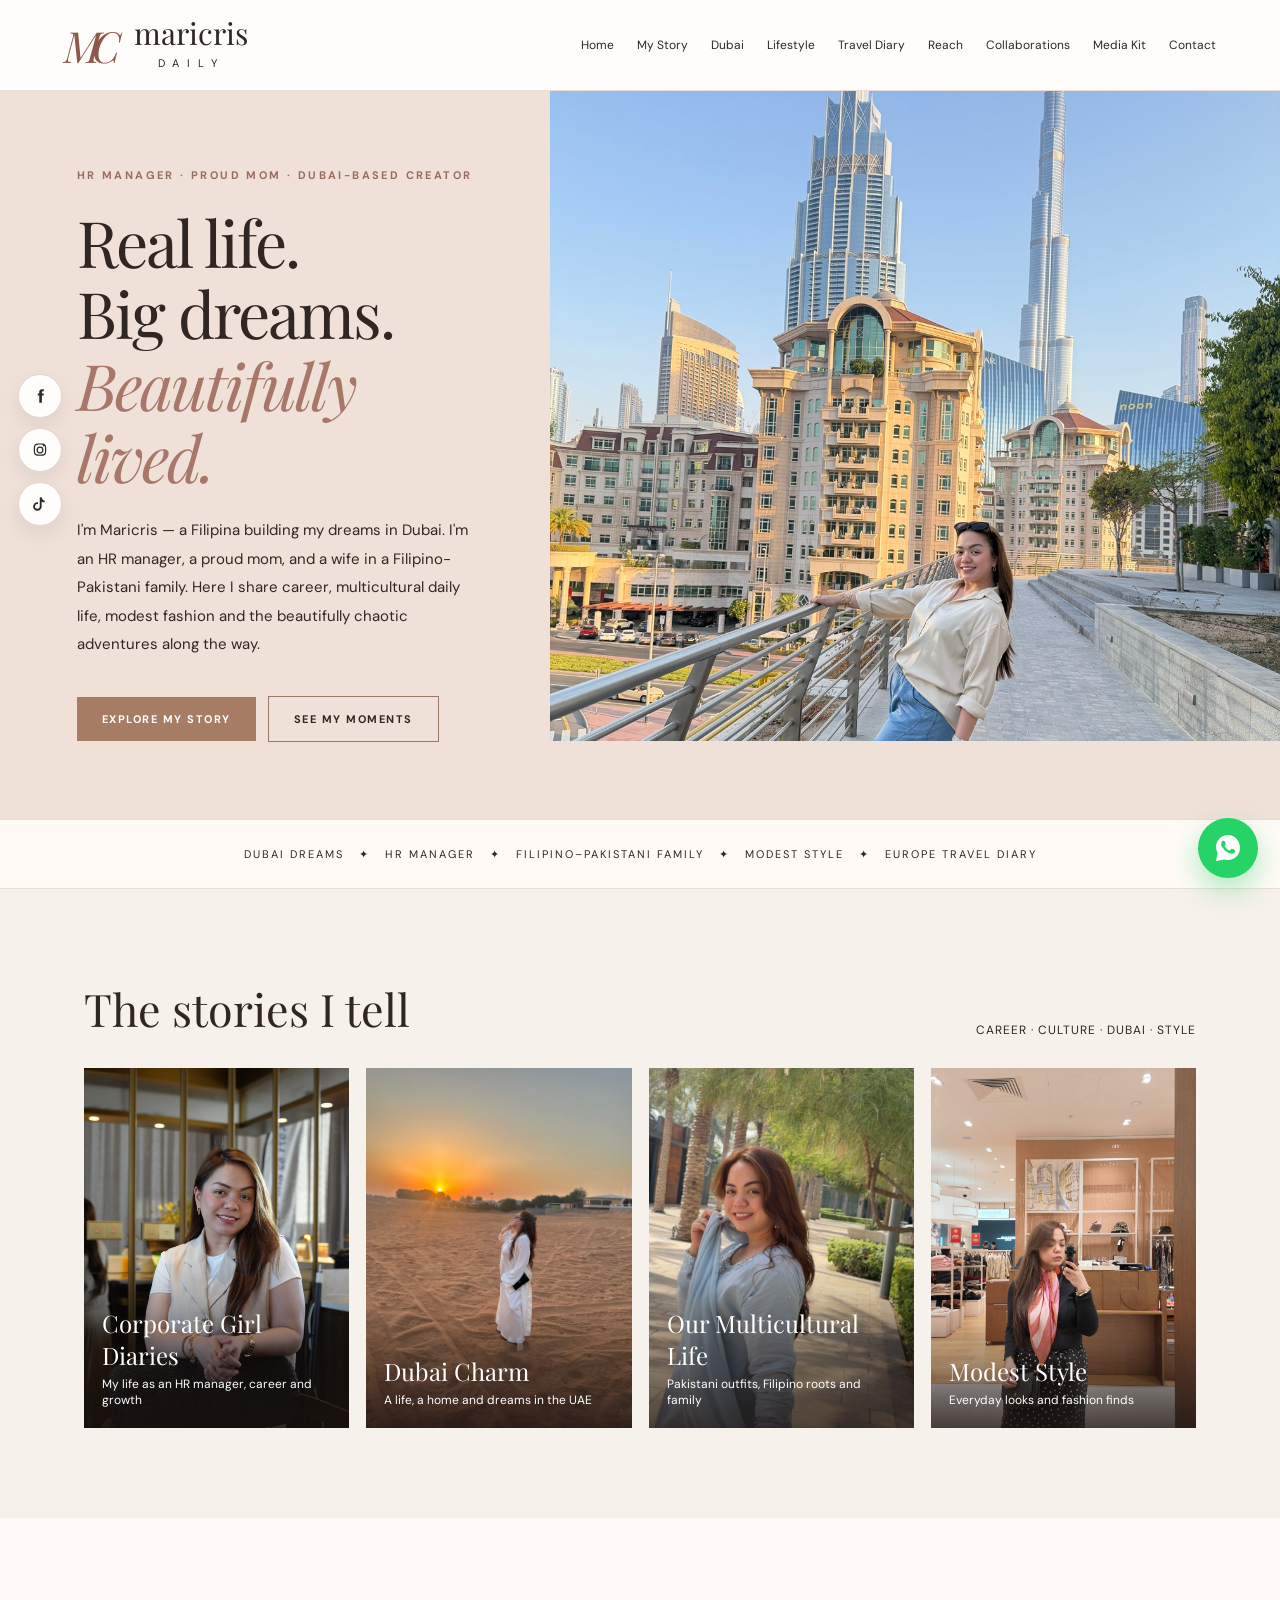
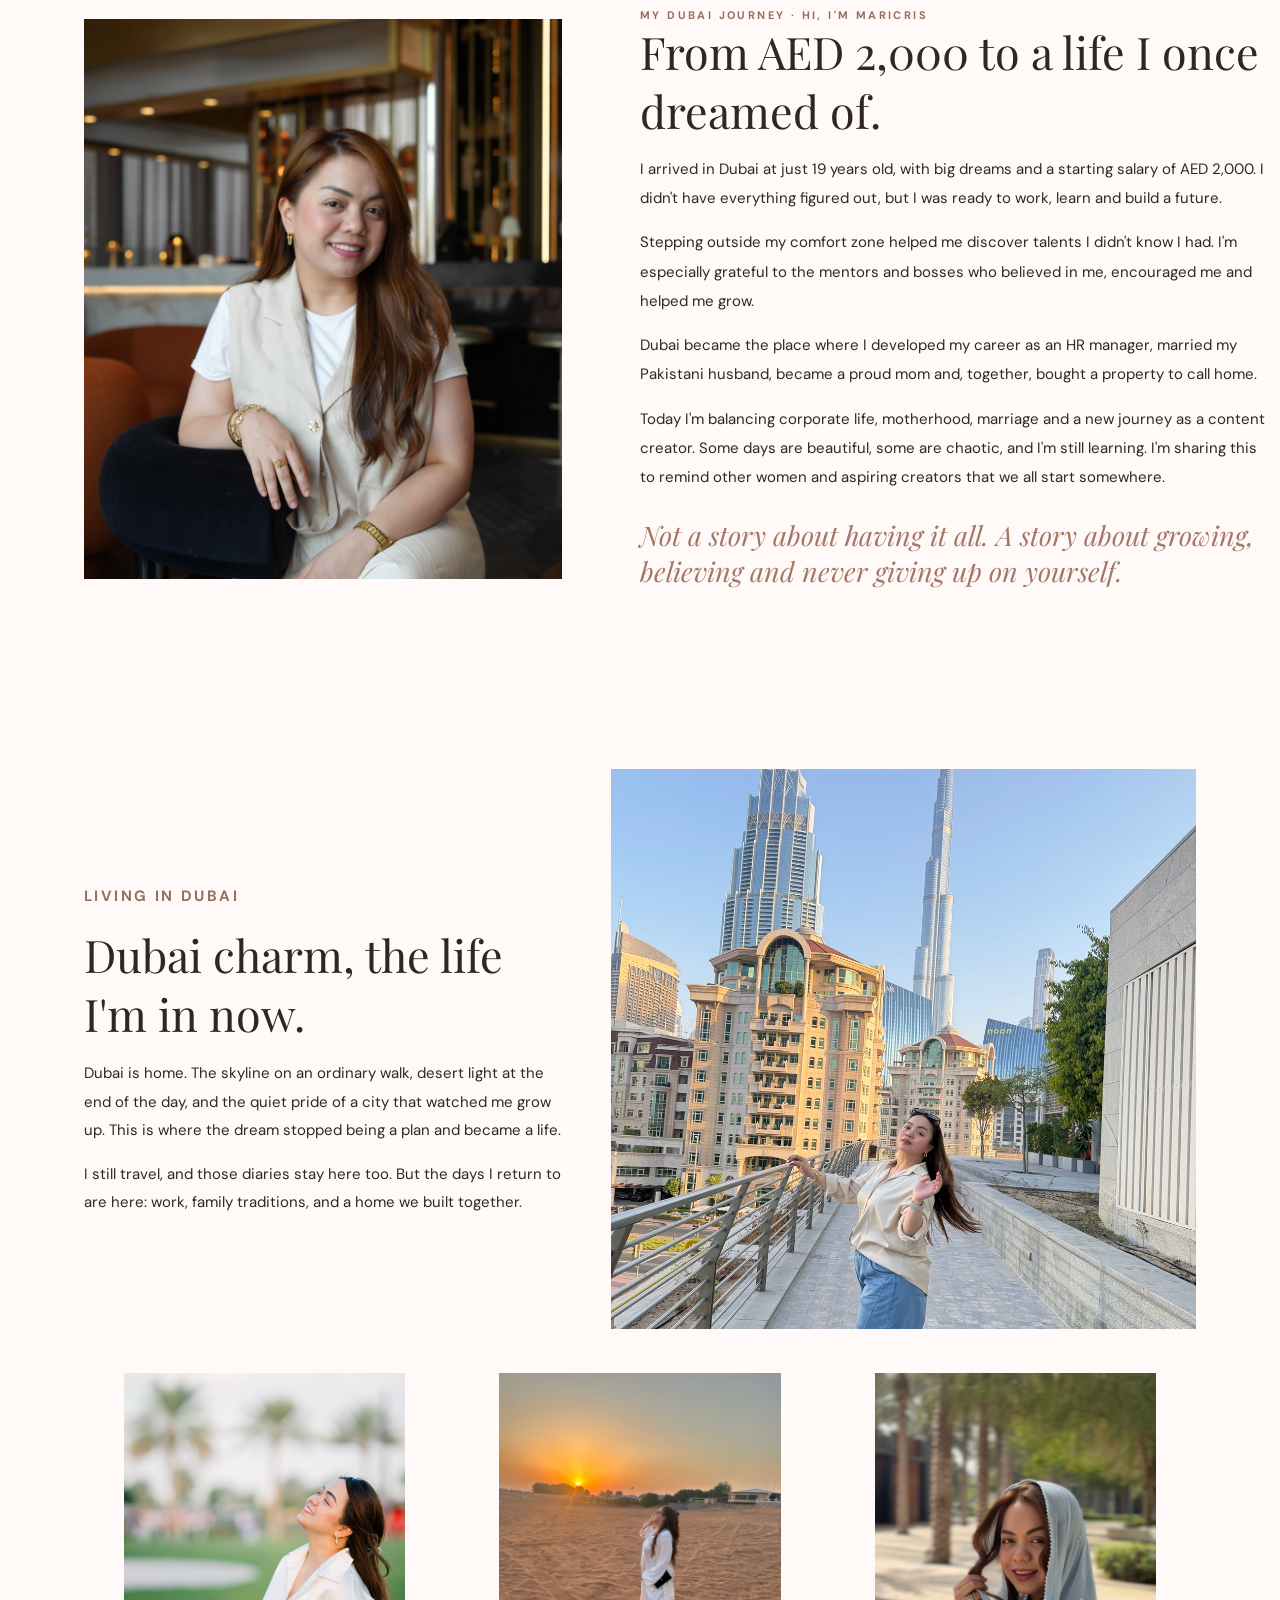
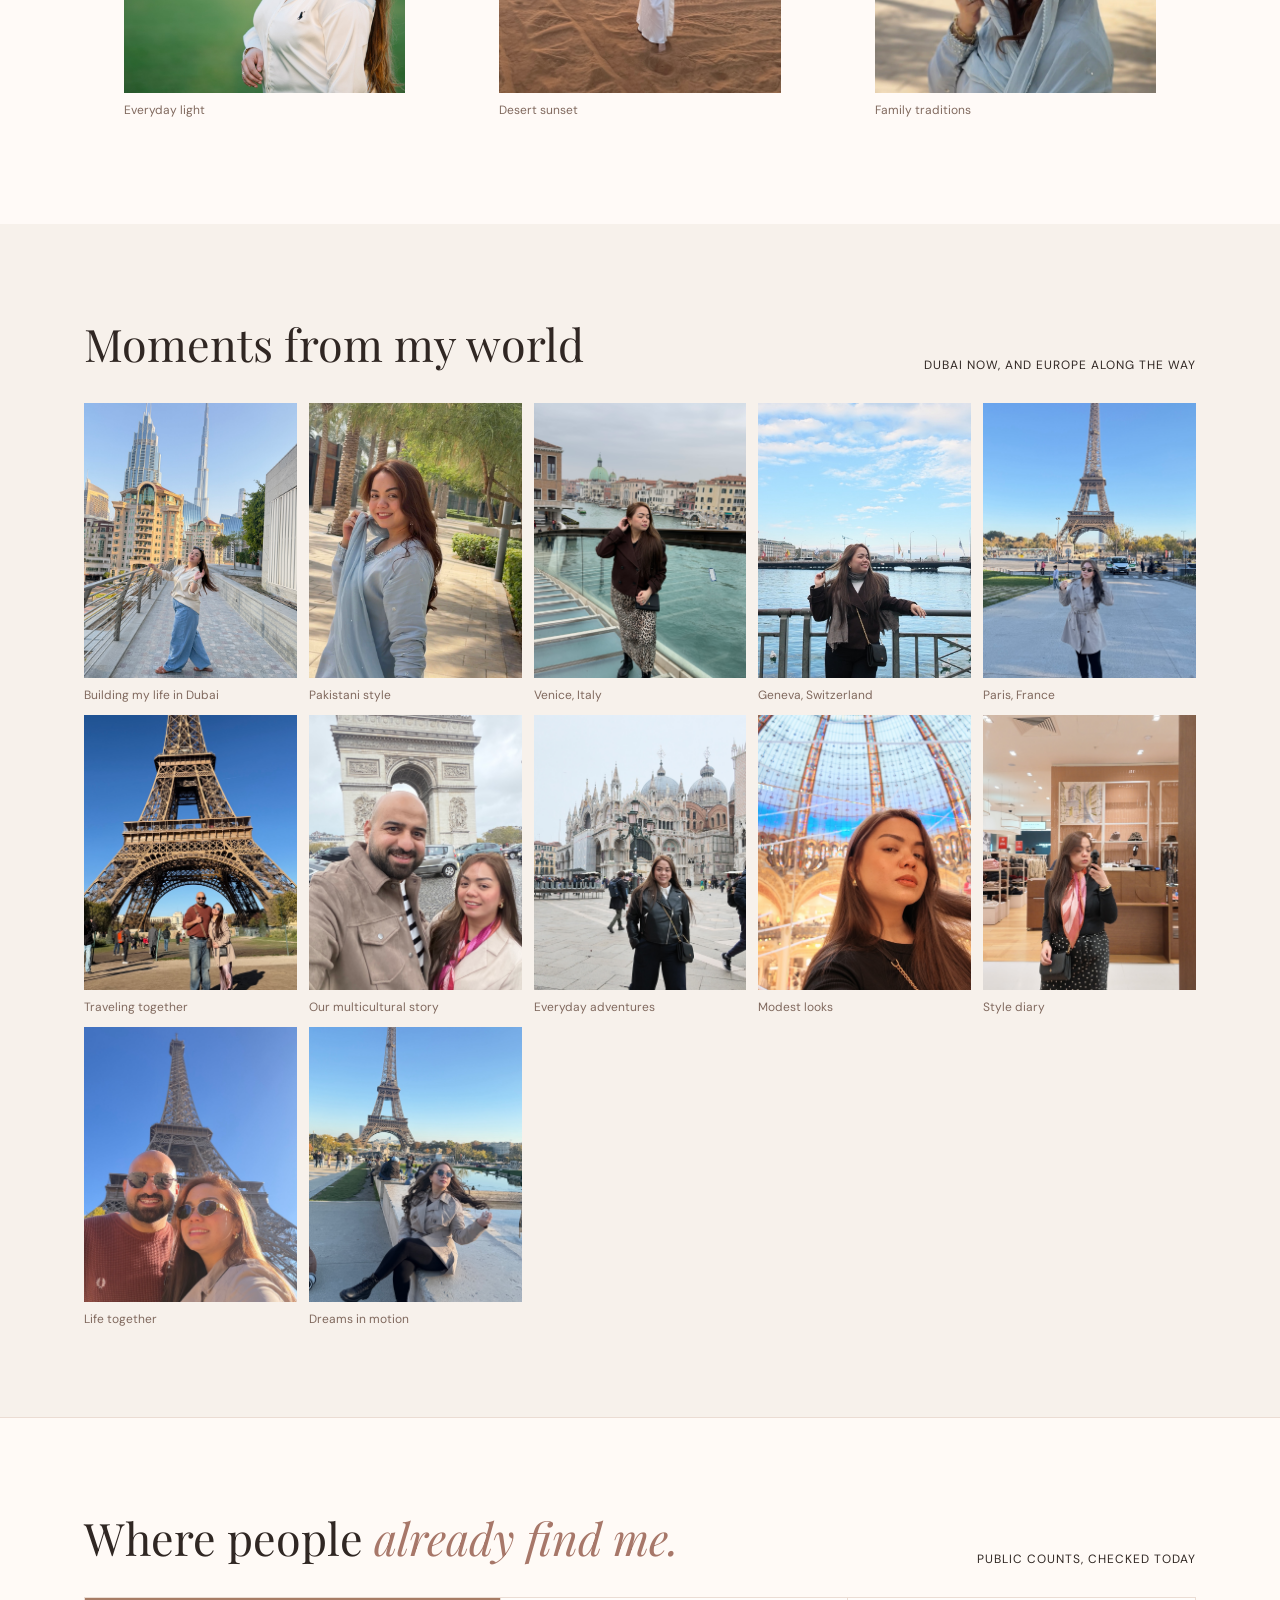
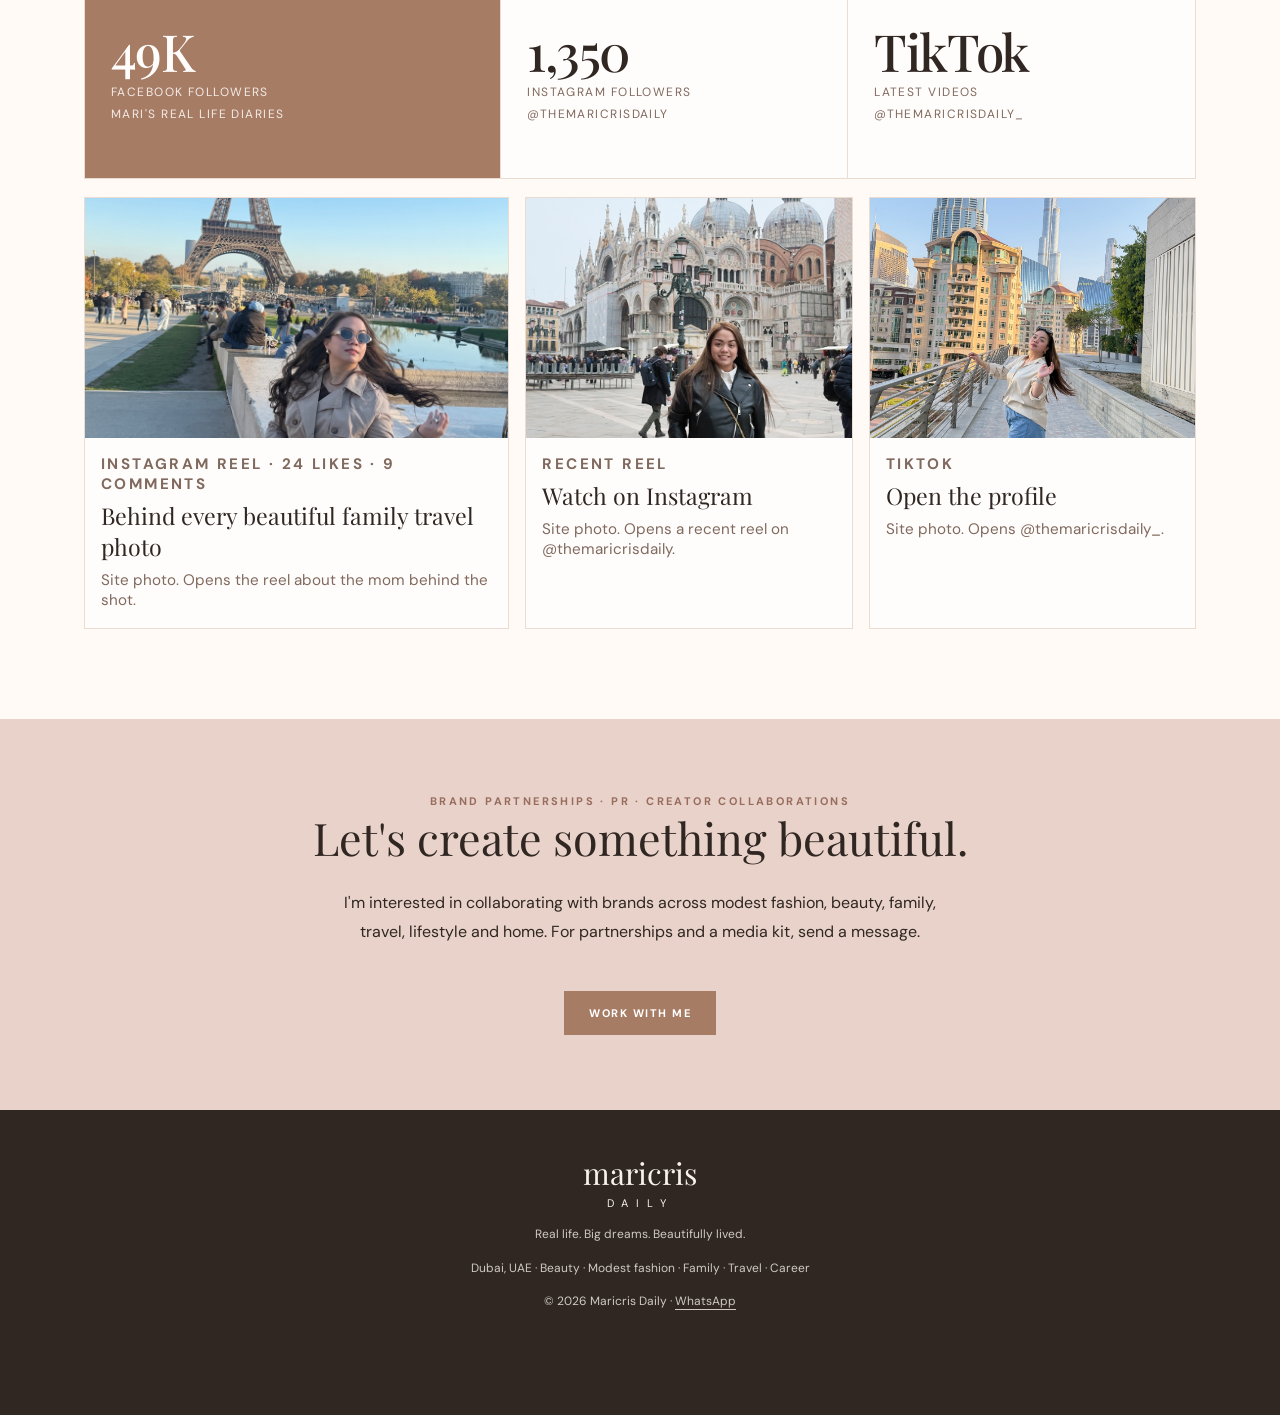
==== commit a7cf2850: "Show real social reach and drop the child count. The profiles now open her public pages, and the hom" ====
--- a/index.html
+++ b/index.html
@@ -31,6 +31,7 @@
           <a href="#dubai">Dubai</a>
           <a href="#stories">Lifestyle</a>
           <a href="#photos">Travel Diary</a>
+          <a href="#reach">Reach</a>
           <a href="#collaborate">Collaborations</a>
           <a href="#collaborate">Media Kit</a>
           <a href="#contact">Contact</a>
@@ -41,11 +42,11 @@
     <main>
       <section id="home" class="hero">
         <div class="hero-copy">
-          <div class="eyebrow">HR manager · Mom of two · Dubai-based creator</div>
+          <div class="eyebrow">HR manager · Proud mom · Dubai-based creator</div>
           <h1>Real life.<br />Big dreams.<br /><em>Beautifully lived.</em></h1>
           <p>
-            I'm Maricris — a Filipina building my dreams in Dubai. I'm an HR manager, a proud mom of
-            two, and a wife in a Filipino-Pakistani family. Here I share career, multicultural daily
+            I'm Maricris — a Filipina building my dreams in Dubai. I'm an HR manager, a proud mom,
+            and a wife in a Filipino-Pakistani family. Here I share career, multicultural daily
             life, modest fashion and the beautifully chaotic adventures along the way.
           </p>
           <a class="btn" href="#story">Explore my story</a>
@@ -122,7 +123,7 @@
             </p>
             <p>
               Dubai became the place where I developed my career as an HR manager, married my
-              Pakistani husband, welcomed our two boys and, together, bought a property to call home.
+              Pakistani husband, became a proud mom and, together, bought a property to call home.
             </p>
             <p>
               Today I'm balancing corporate life, motherhood, marriage and a new journey as a content
@@ -150,7 +151,7 @@
               </p>
               <p>
                 I still travel, and those diaries stay here too. But the days I return to are here:
-                work, the boys, family traditions, and a home we built together.
+                work, family traditions, and a home we built together.
               </p>
             </div>
             <img
@@ -230,6 +231,58 @@
             <img src="photos/paris-seated.jpg" alt="Maricris seated by the Eiffel Tower" />
             <figcaption>Dreams in motion</figcaption>
           </figure>
+        </div>
+      </section>
+
+      <section id="reach" class="reach">
+        <div class="wrap">
+          <div class="sectionhead">
+            <h2>Where people <em>already find me.</em></h2>
+            <span class="small">Public counts, checked today</span>
+          </div>
+          <div class="reach-stats">
+            <a class="reach-stat reach-stat-lead" href="https://www.facebook.com/MariAsimDubai" target="_blank" rel="noopener noreferrer">
+              <span class="reach-num">49K</span>
+              <span class="reach-label">Facebook followers</span>
+              <span class="reach-handle">Mari's Real Life Diaries</span>
+            </a>
+            <a class="reach-stat" href="https://www.instagram.com/themaricrisdaily" target="_blank" rel="noopener noreferrer">
+              <span class="reach-num">1,350</span>
+              <span class="reach-label">Instagram followers</span>
+              <span class="reach-handle">@themaricrisdaily</span>
+            </a>
+            <a class="reach-stat" href="https://www.tiktok.com/@themaricrisdaily_" target="_blank" rel="noopener noreferrer">
+              <span class="reach-num">TikTok</span>
+              <span class="reach-label">Latest videos</span>
+              <span class="reach-handle">@themaricrisdaily_</span>
+            </a>
+          </div>
+          <div class="reach-posts">
+            <a class="reach-post" href="https://www.instagram.com/themaricrisdaily/reel/Df2HypexSF0/" target="_blank" rel="noopener noreferrer">
+              <img src="photos/paris-seated.jpg" alt="A photo from the site, linking to an Instagram reel" />
+              <div>
+                <p class="eyebrow">Instagram reel · 24 likes · 9 comments</p>
+                <h3>Behind every beautiful family travel photo</h3>
+                <p>Site photo. Opens the reel about the mom behind the shot.</p>
+              </div>
+            </a>
+            <a class="reach-post" href="https://www.instagram.com/themaricrisdaily/reel/DfuketRR5Lr/" target="_blank" rel="noopener noreferrer">
+              <img src="photos/venice-square.jpg" alt="A photo from the site, linking to a recent Instagram reel" />
+              <div>
+                <p class="eyebrow">Recent reel</p>
+                <h3>Watch on Instagram</h3>
+                <p>Site photo. Opens a recent reel on @themaricrisdaily.</p>
+              </div>
+            </a>
+            <a class="reach-post" href="https://www.tiktok.com/@themaricrisdaily_" target="_blank" rel="noopener noreferrer">
+              <img src="photos/dubai-walk.jpg" alt="A photo from the site, linking to the TikTok profile" />
+              <div>
+                <p class="eyebrow">TikTok</p>
+                <h3>Open the profile</h3>
+                <p>Site photo. Opens @themaricrisdaily_.</p>
+              </div>
+            </a>
+          </div>
         </div>
       </section>
 
@@ -266,13 +319,13 @@
     </footer>
 
     <nav class="social-rail" aria-label="Social profiles">
-      <a href="https://www.facebook.com/" target="_blank" rel="noopener noreferrer" aria-label="Facebook">
+      <a href="https://www.facebook.com/MariAsimDubai" target="_blank" rel="noopener noreferrer" aria-label="Facebook, Mari's Real Life Diaries">
         <svg viewBox="0 0 24 24" aria-hidden="true"><path d="M14.5 8.5V6.8c0-.7.5-1 1.1-1H17V3h-2.1C12.2 3 11 4.4 11 6.6v1.9H9v2.7h2V21h3.5v-9.8h2.3l.3-2.7h-2.6z"/></svg>
       </a>
-      <a href="https://www.instagram.com/" target="_blank" rel="noopener noreferrer" aria-label="Instagram">
+      <a href="https://www.instagram.com/themaricrisdaily" target="_blank" rel="noopener noreferrer" aria-label="Instagram, @themaricrisdaily">
         <svg viewBox="0 0 24 24" aria-hidden="true"><path d="M12 7.4A4.6 4.6 0 1 0 16.6 12 4.6 4.6 0 0 0 12 7.4zm0 7.6A3 3 0 1 1 15 12a3 3 0 0 1-3 3zm5.9-8.9a1.1 1.1 0 1 1-1.1-1.1 1.1 1.1 0 0 1 1.1 1.1zM12 4.8c-1.9 0-2.1 0-2.9.1a4.7 4.7 0 0 0-1.6.3 3.2 3.2 0 0 0-1.8 1.8 4.7 4.7 0 0 0-.3 1.6c-.1.8-.1 1-.1 2.9s0 2.1.1 2.9a4.7 4.7 0 0 0 .3 1.6 3.2 3.2 0 0 0 1.8 1.8 4.7 4.7 0 0 0 1.6.3c.8.1 1 .1 2.9.1s2.1 0 2.9-.1a4.7 4.7 0 0 0 1.6-.3 3.2 3.2 0 0 0 1.8-1.8 4.7 4.7 0 0 0 .3-1.6c.1-.8.1-1 .1-2.9s0-2.1-.1-2.9a4.7 4.7 0 0 0-.3-1.6 3.2 3.2 0 0 0-1.8-1.8 4.7 4.7 0 0 0-1.6-.3c-.8-.1-1-.1-2.9-.1zm0-1.6c1.9 0 2.2 0 3 .1a6.3 6.3 0 0 1 2.1.4 4.8 4.8 0 0 1 2.7 2.7 6.3 6.3 0 0 1 .4 2.1c.1.8.1 1.1.1 3s0 2.2-.1 3a6.3 6.3 0 0 1-.4 2.1 4.8 4.8 0 0 1-2.7 2.7 6.3 6.3 0 0 1-2.1.4c-.8.1-1.1.1-3 .1s-2.2 0-3-.1a6.3 6.3 0 0 1-2.1-.4 4.8 4.8 0 0 1-2.7-2.7 6.3 6.3 0 0 1-.4-2.1c-.1-.8-.1-1.1-.1-3s0-2.2.1-3a6.3 6.3 0 0 1 .4-2.1 4.8 4.8 0 0 1 2.7-2.7 6.3 6.3 0 0 1 2.1-.4c.8-.1 1.1-.1 3-.1z"/></svg>
       </a>
-      <a href="https://www.tiktok.com/" target="_blank" rel="noopener noreferrer" aria-label="TikTok">
+      <a href="https://www.tiktok.com/@themaricrisdaily_" target="_blank" rel="noopener noreferrer" aria-label="TikTok, @themaricrisdaily_">
         <svg viewBox="0 0 24 24" aria-hidden="true"><path d="M14.2 3c.4 2.4 1.7 4.1 4 4.4v2.4a6.7 6.7 0 0 1-4-.9v6.4a5.7 5.7 0 1 1-5.7-5.7c.3 0 .6 0 .9.1v2.5a3.2 3.2 0 1 0 2.3 3.1V3z"/></svg>
       </a>
     </nav>
--- a/css/home.css
+++ b/css/home.css
@@ -12,6 +12,7 @@
 
 html {
   scroll-behavior: smooth;
+  scroll-padding-top: 88px;
 }
 
 body {
@@ -513,6 +514,99 @@
   color: #80695e;
 }
 
+.reach {
+  background: #fffaf6;
+  border-top: 1px solid #ebdcd3;
+}
+
+.reach h2 em {
+  font-style: italic;
+  color: #a77769;
+}
+
+.reach-stats {
+  display: grid;
+  grid-template-columns: 1.2fr 1fr 1fr;
+  border: 1px solid #ebdcd3;
+  background: #fffdfb;
+}
+
+.reach-stat {
+  display: flex;
+  flex-direction: column;
+  gap: 6px;
+  min-height: 180px;
+  padding: 28px 26px 24px;
+  border-right: 1px solid #ebdcd3;
+}
+
+.reach-stat:last-child {
+  border-right: 0;
+}
+
+.reach-stat-lead {
+  background: #a77c65;
+  color: #fffdfb;
+}
+
+.reach-stat-lead .reach-label,
+.reach-stat-lead .reach-handle {
+  color: rgba(255, 253, 251, 0.86);
+}
+
+.reach-num {
+  font: 500 3.2rem "Playfair Display", serif;
+  letter-spacing: -0.03em;
+  line-height: 1;
+}
+
+.reach-label,
+.reach-handle {
+  font-size: 12px;
+  letter-spacing: 0.12em;
+  text-transform: uppercase;
+  color: #80695e;
+}
+
+.reach-posts {
+  display: grid;
+  grid-template-columns: 1.3fr 1fr 1fr;
+  gap: 16px;
+  margin-top: 18px;
+}
+
+.reach-post {
+  display: flex;
+  flex-direction: column;
+  background: #fffdfb;
+  border: 1px solid #ebdcd3;
+  min-height: 100%;
+}
+
+.reach-post img {
+  height: 240px;
+  object-fit: cover;
+}
+
+.reach-post div {
+  padding: 16px 16px 18px;
+}
+
+.reach-post h3 {
+  margin: 6px 0 8px;
+  font: 1.45rem "Playfair Display", serif;
+}
+
+.reach-post p {
+  margin: 0;
+  color: #80695e;
+  font-size: 0.95rem;
+}
+
+.reach-post .eyebrow {
+  margin-bottom: 0;
+}
+
 .social-rail {
   position: fixed;
   left: 18px;
@@ -566,6 +660,20 @@
     transform: none;
     flex-direction: row;
   }
+
+  .reach-stats,
+  .reach-posts {
+    grid-template-columns: 1fr;
+  }
+
+  .reach-stat {
+    border-right: 0;
+    border-bottom: 1px solid #ebdcd3;
+  }
+
+  .reach-stat:last-child {
+    border-bottom: 0;
+  }
 }
 
 @media (max-width: 550px) {
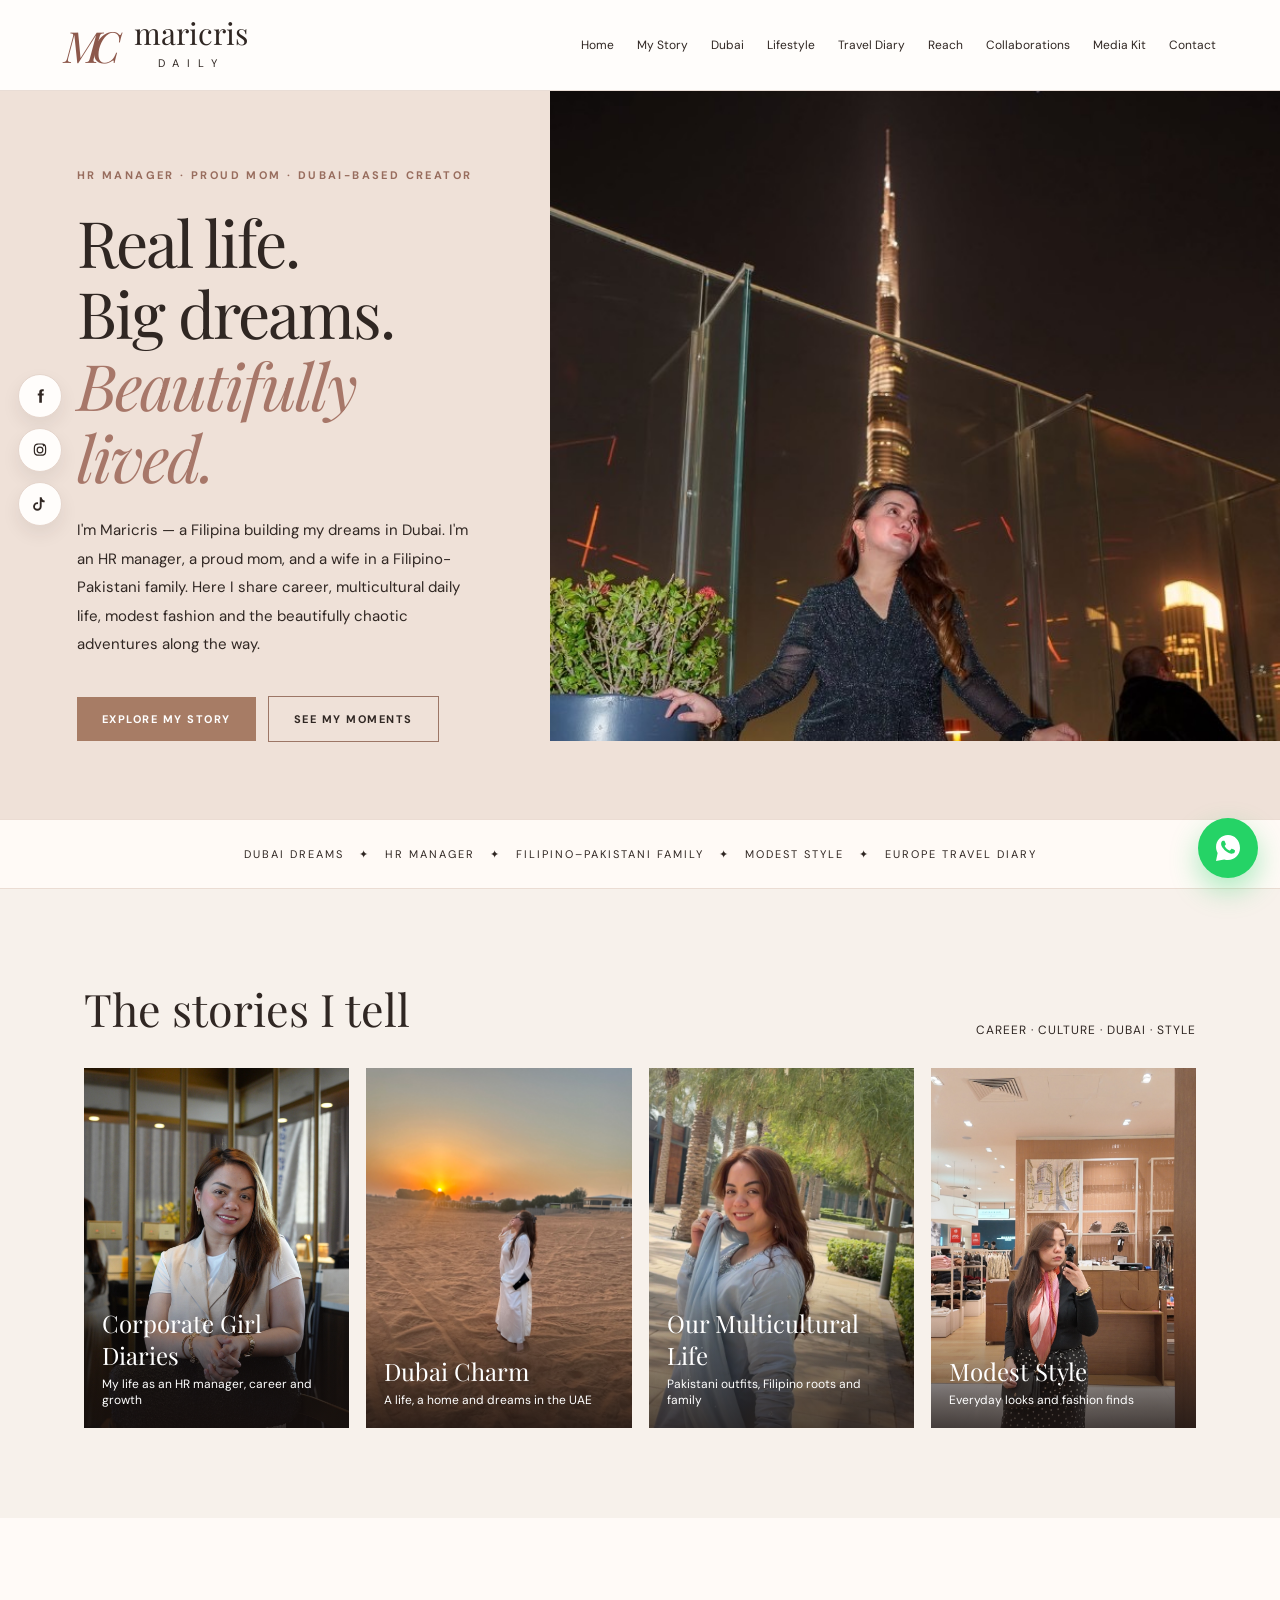
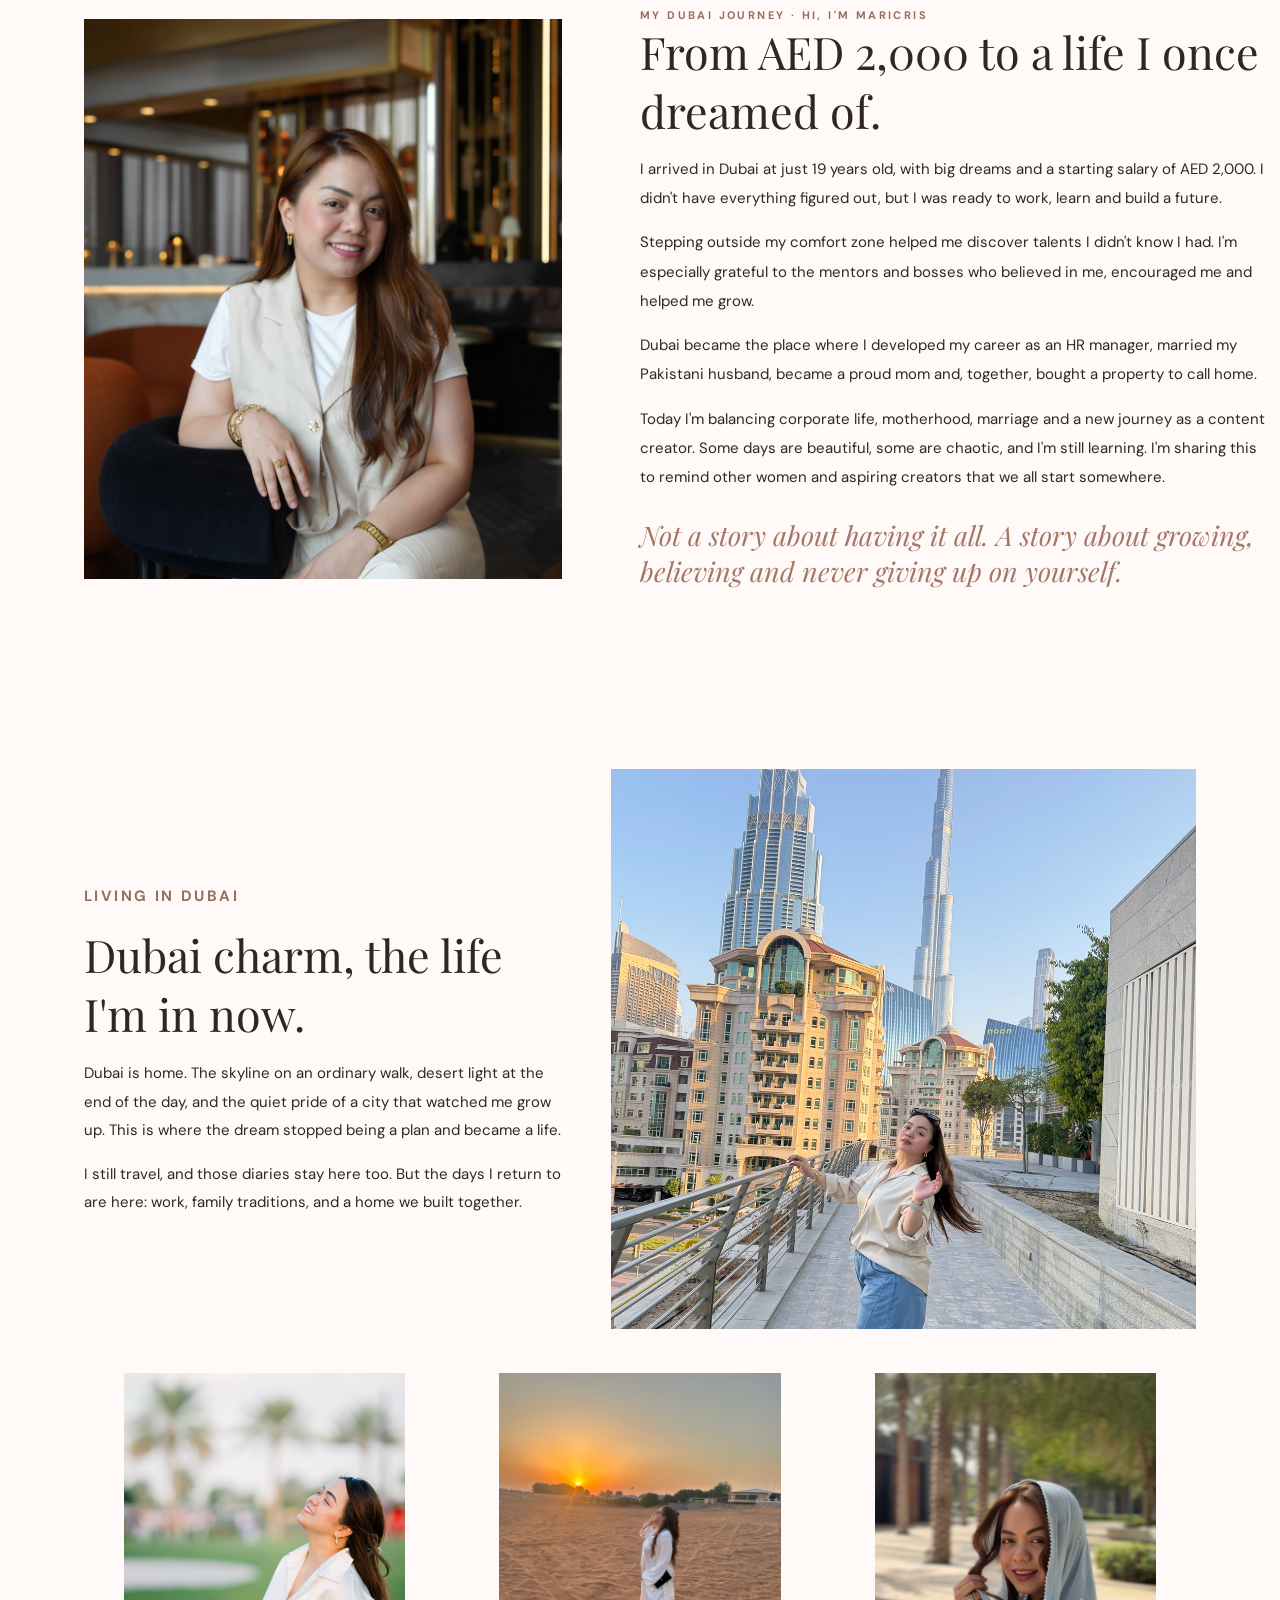
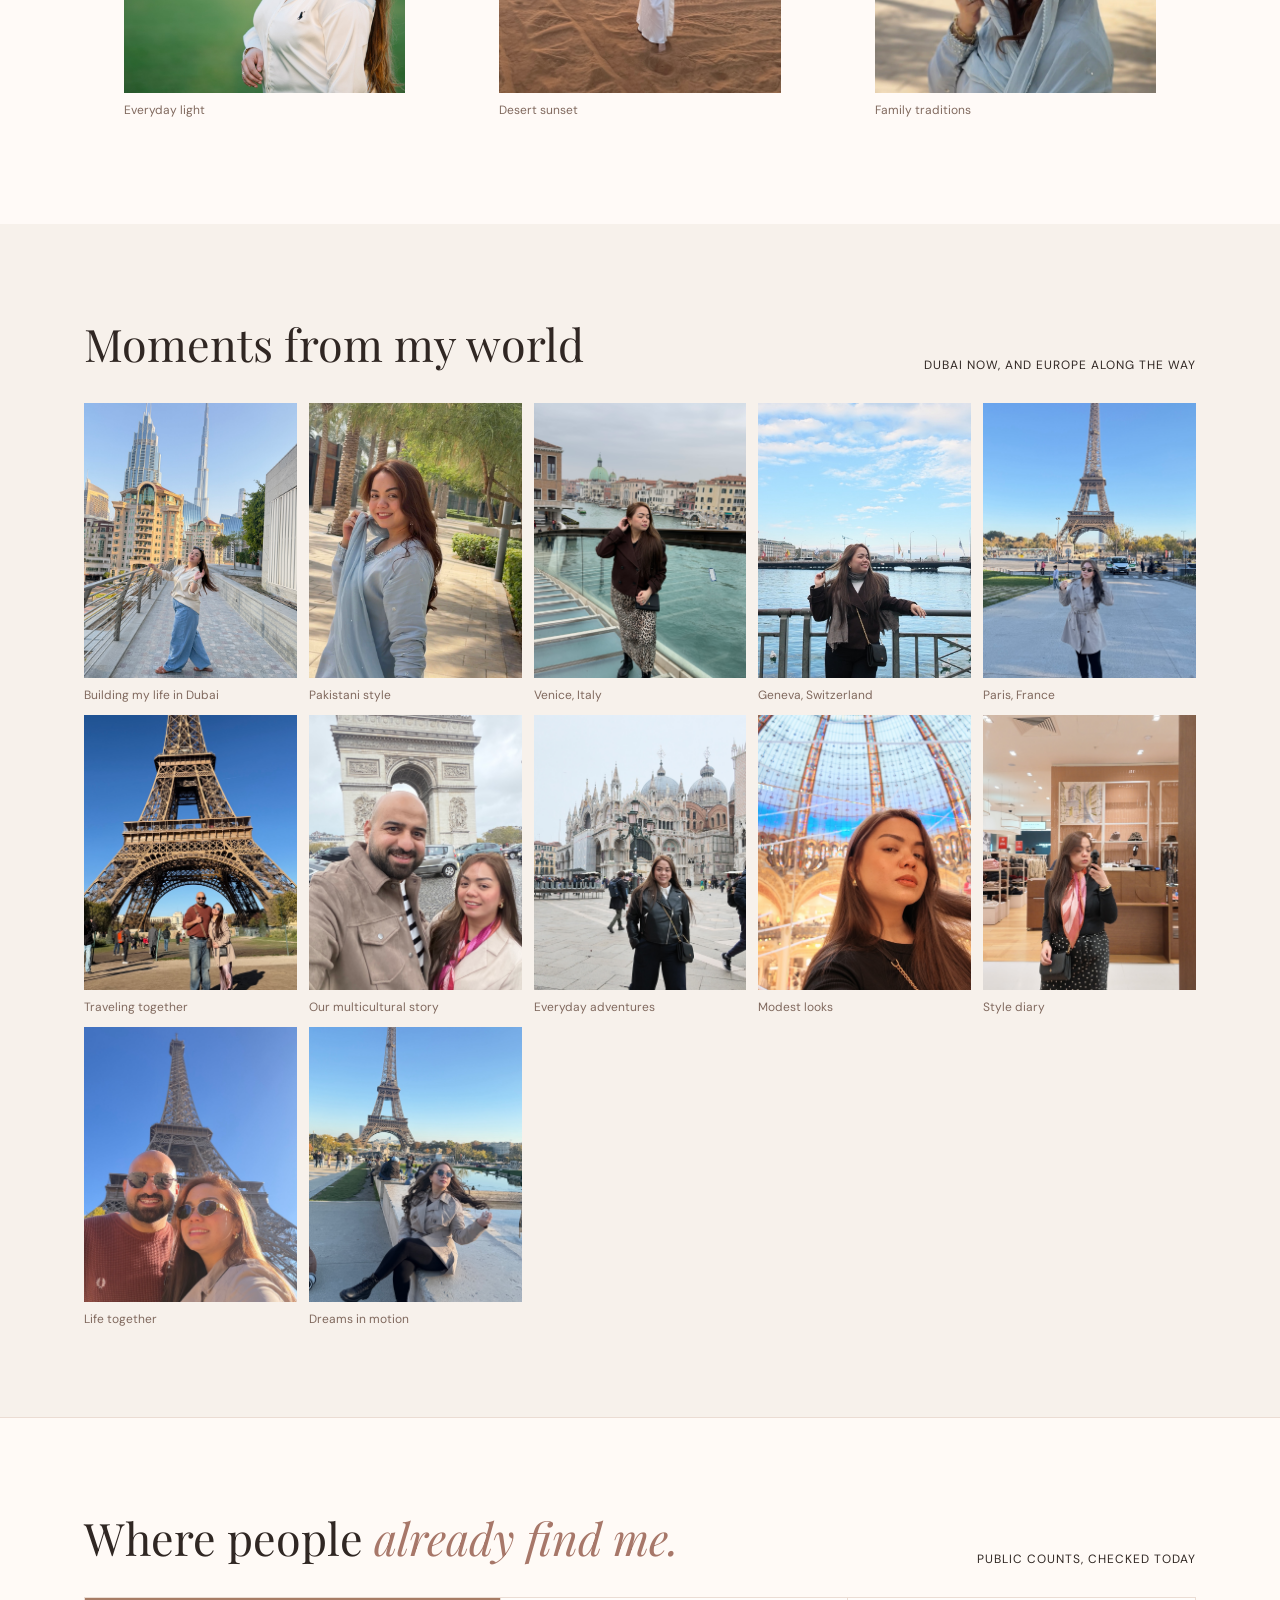
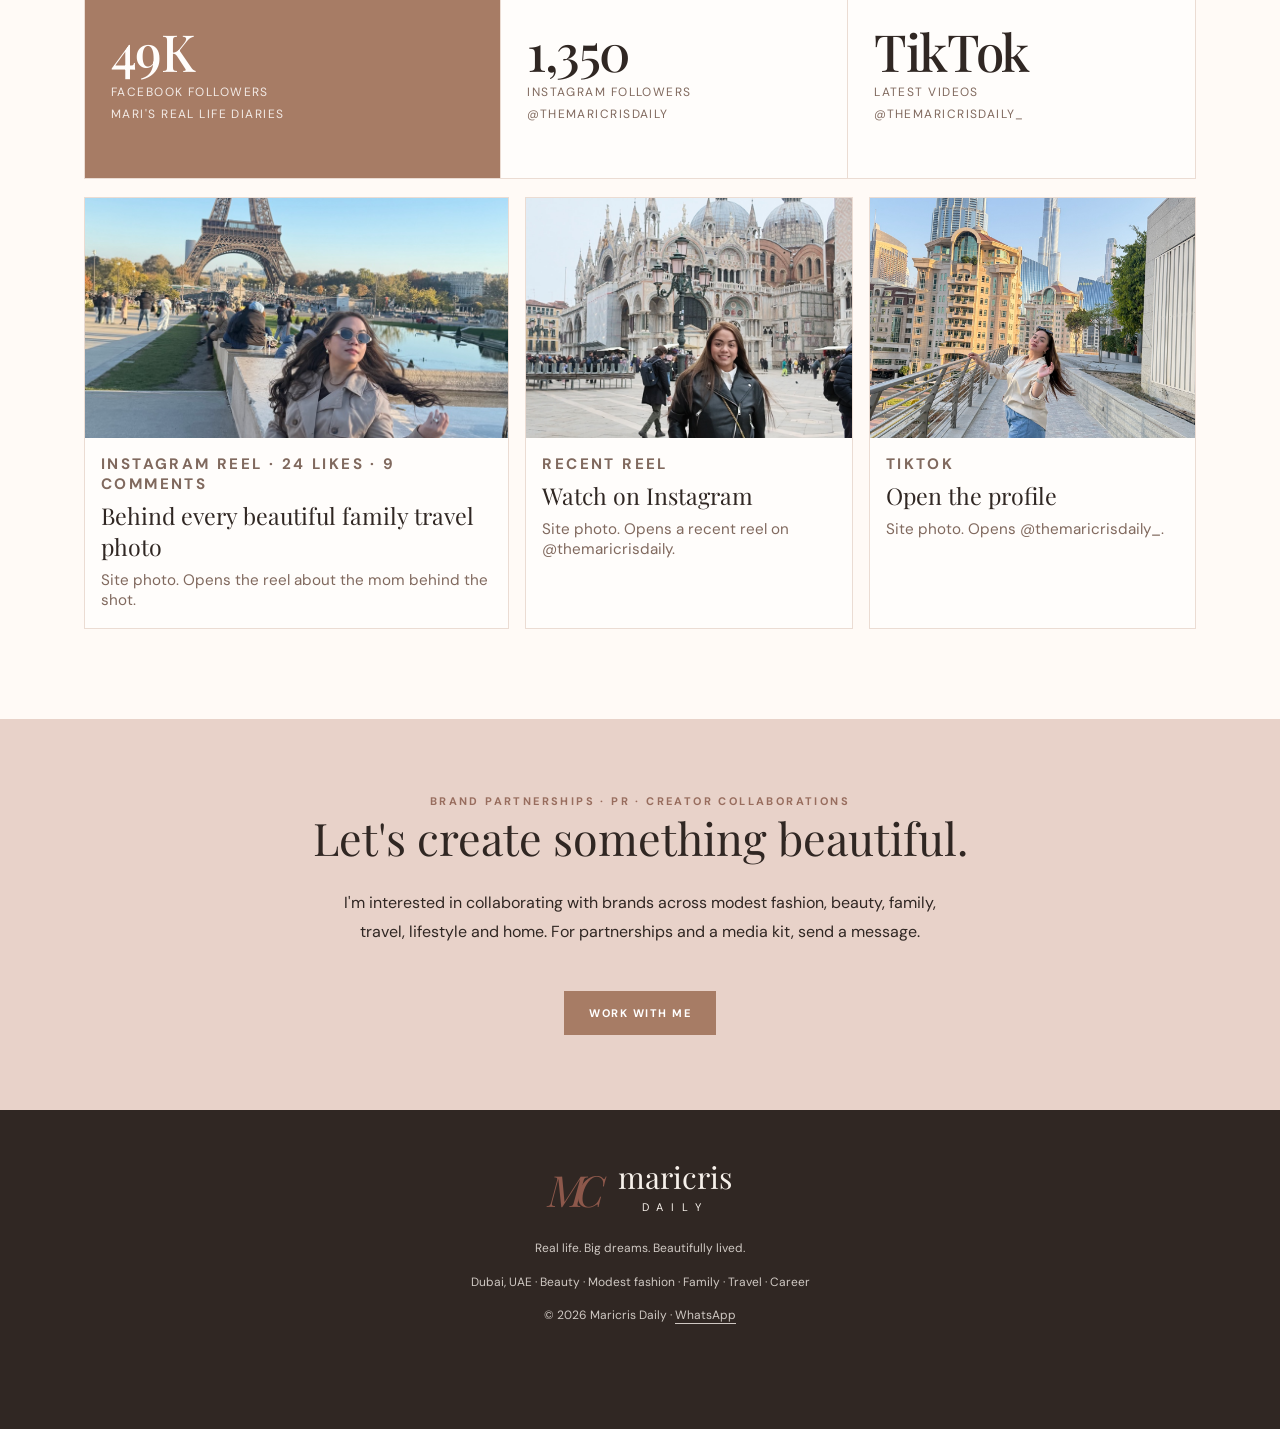
==== commit 2de9def1: "Put the rooftop Burj photo on the homepage hero and match the footer logo to the header. Co-authored" ====
--- a/index.html
+++ b/index.html
@@ -54,8 +54,8 @@
         </div>
         <img
           class="hero-photo"
-          src="photos/dubai-smile.jpg"
-          alt="Maricris in Dubai, with the city behind her"
+          src="photos/burj-rooftop.jpg"
+          alt="Maricris in a dark sparkly dress on a night rooftop, with the lit Burj Khalifa behind her"
         />
       </section>
 
@@ -304,7 +304,10 @@
     </main>
 
     <footer id="contact" class="footer">
-      <div class="wordmark">maricris<span>DAILY</span></div>
+      <a href="#home" class="brand" aria-label="Maricris Daily home">
+        <div class="monogram">MC</div>
+        <div class="wordmark">maricris<span>DAILY</span></div>
+      </a>
       <p>Real life. Big dreams. Beautifully lived.</p>
       <p>Dubai, UAE · Beauty · Modest fashion · Family · Travel · Career</p>
       <p>
--- a/css/home.css
+++ b/css/home.css
@@ -143,7 +143,7 @@
 .hero-photo {
   height: 650px;
   object-fit: cover;
-  object-position: center 28%;
+  object-position: center 10%;
 }
 
 .btn {
@@ -316,8 +316,10 @@
   padding: 50px 20px 90px;
 }
 
-.footer .wordmark {
-  display: inline-block;
+.footer .brand {
+  display: inline-flex;
+  text-decoration: none;
+  margin-bottom: 8px;
 }
 
 .footer p {
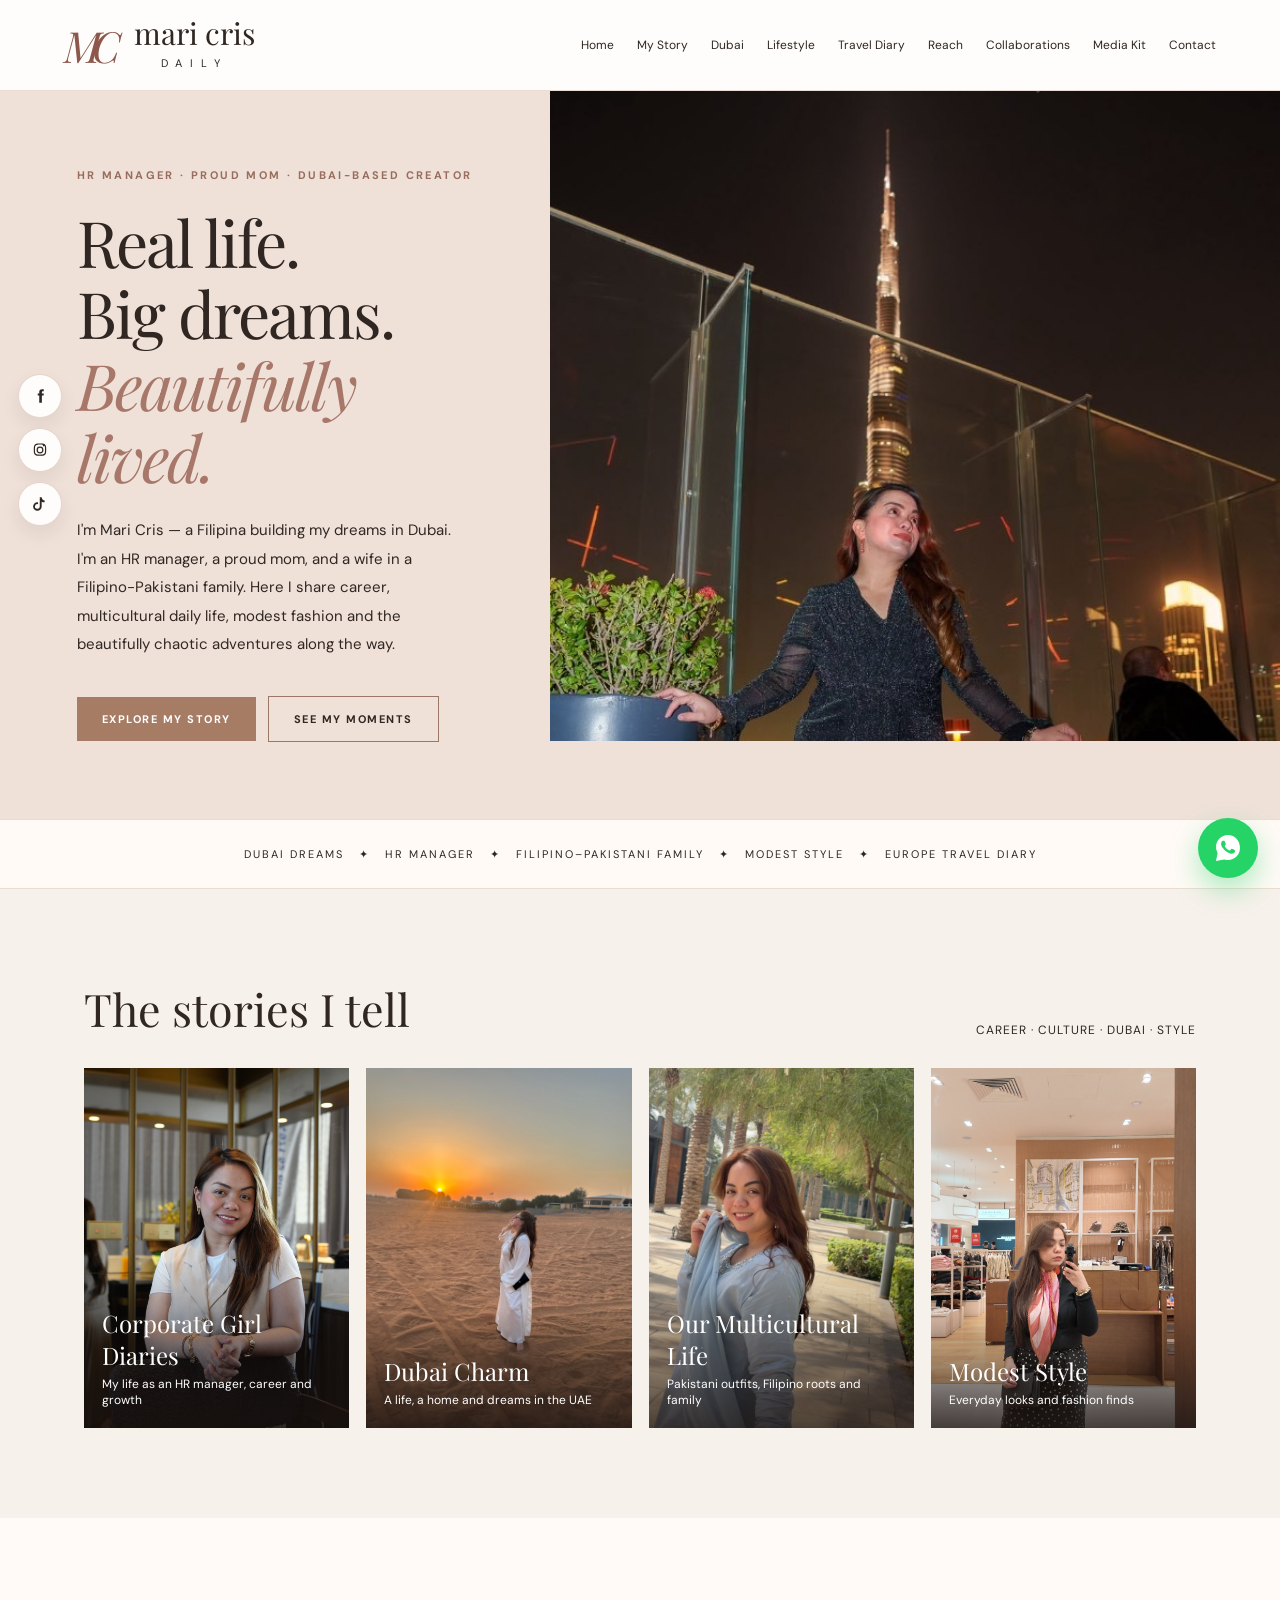
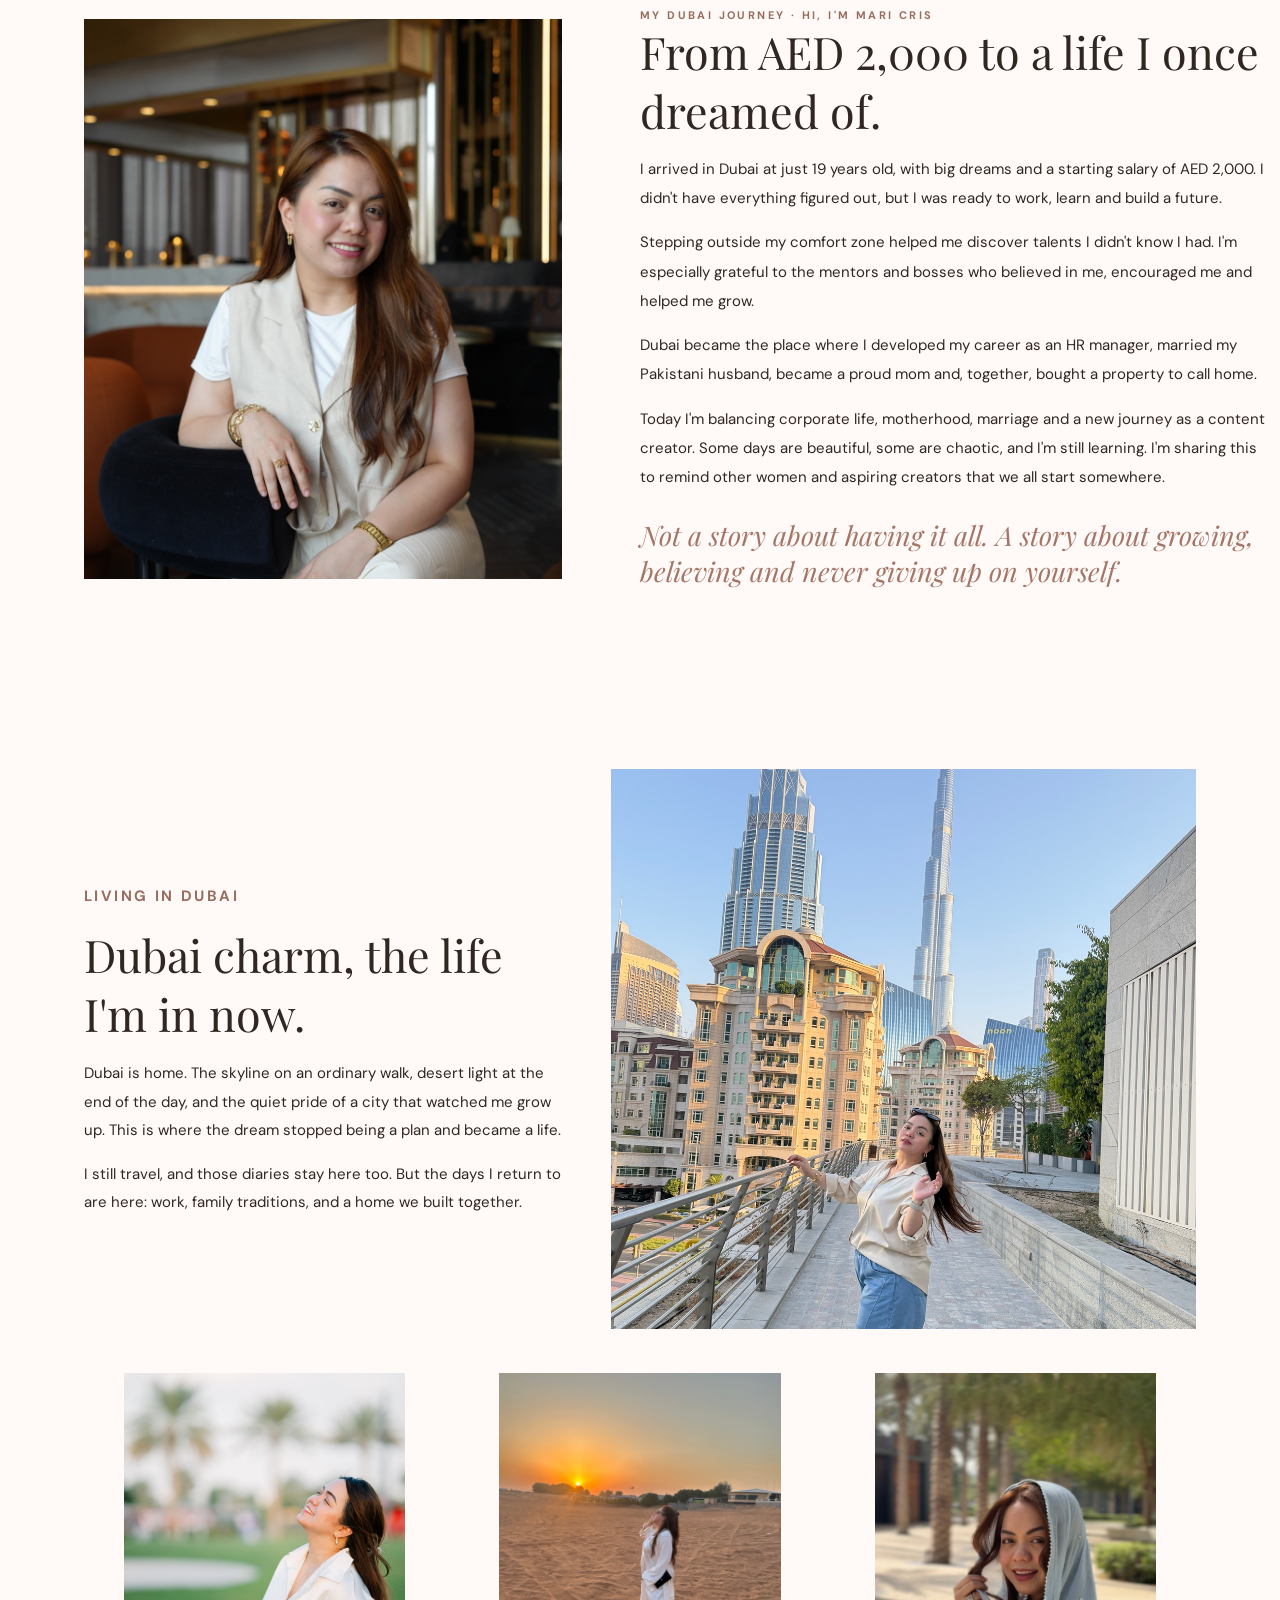
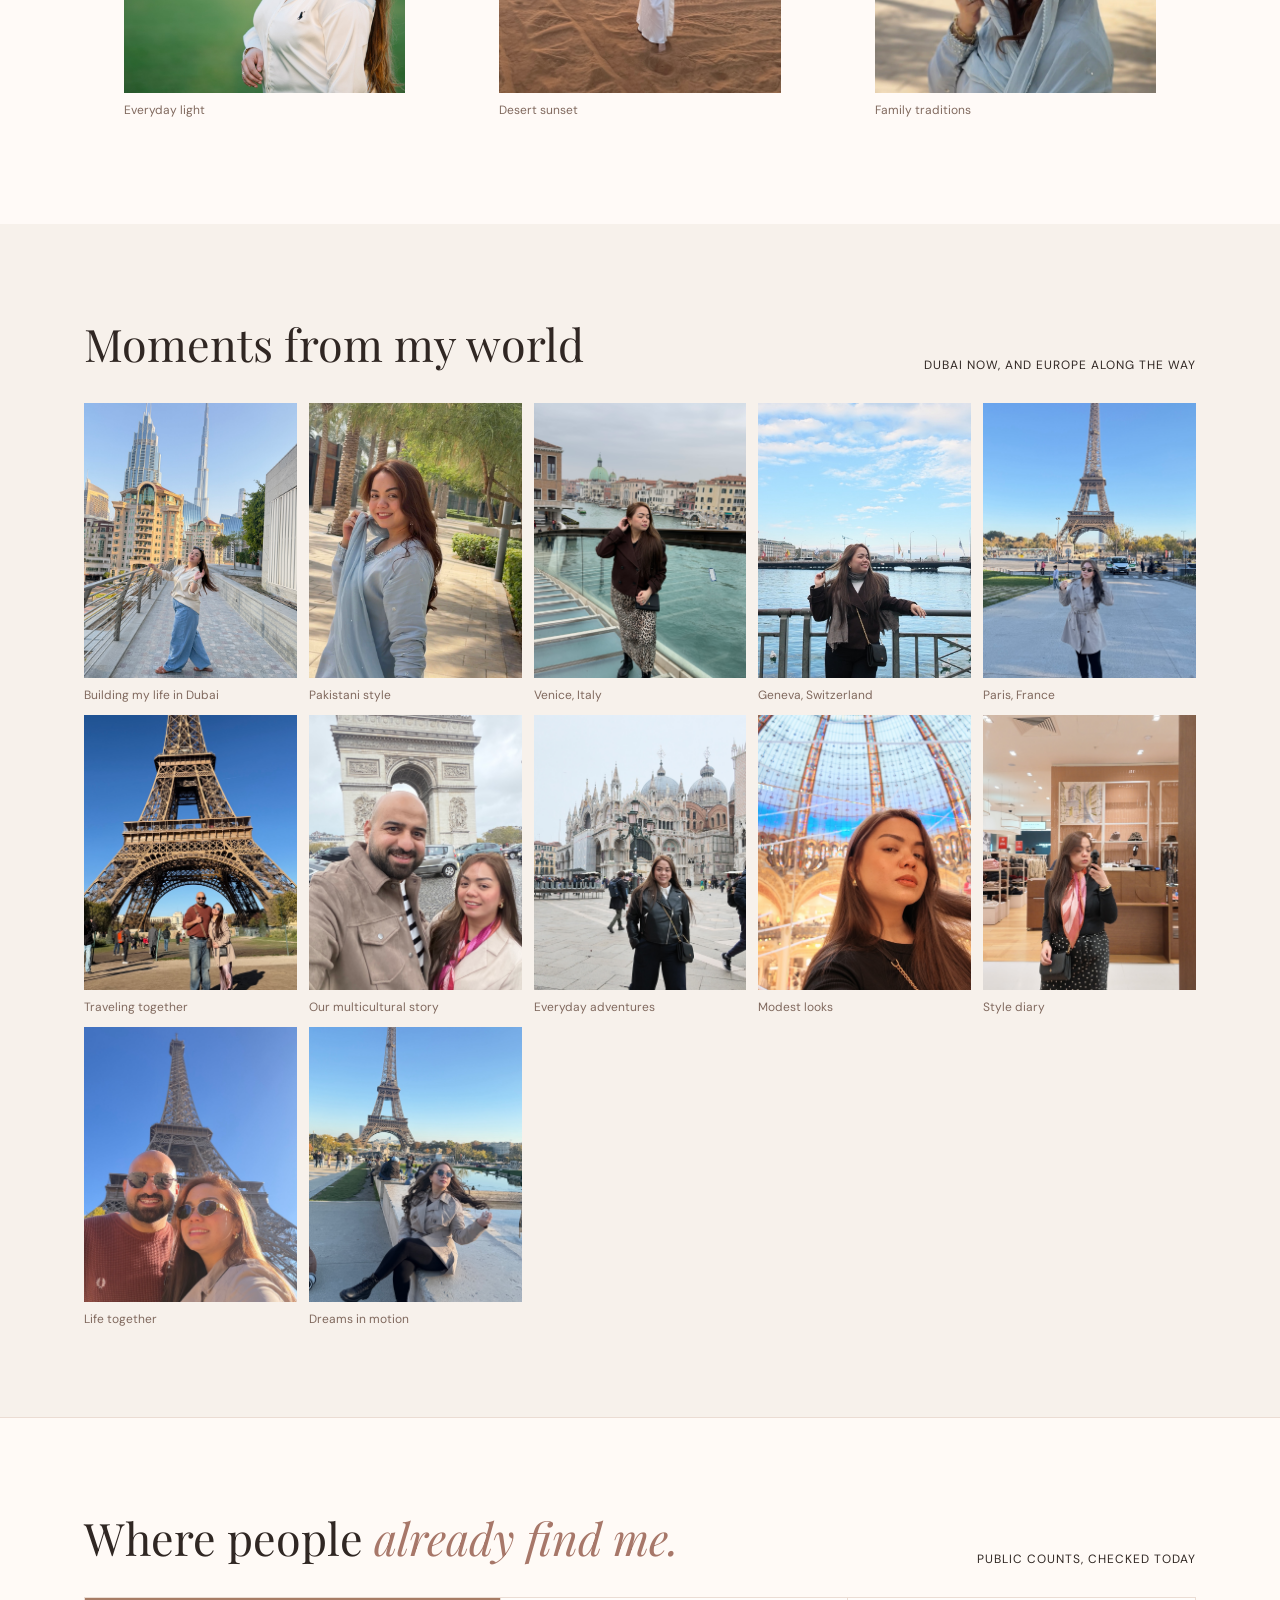
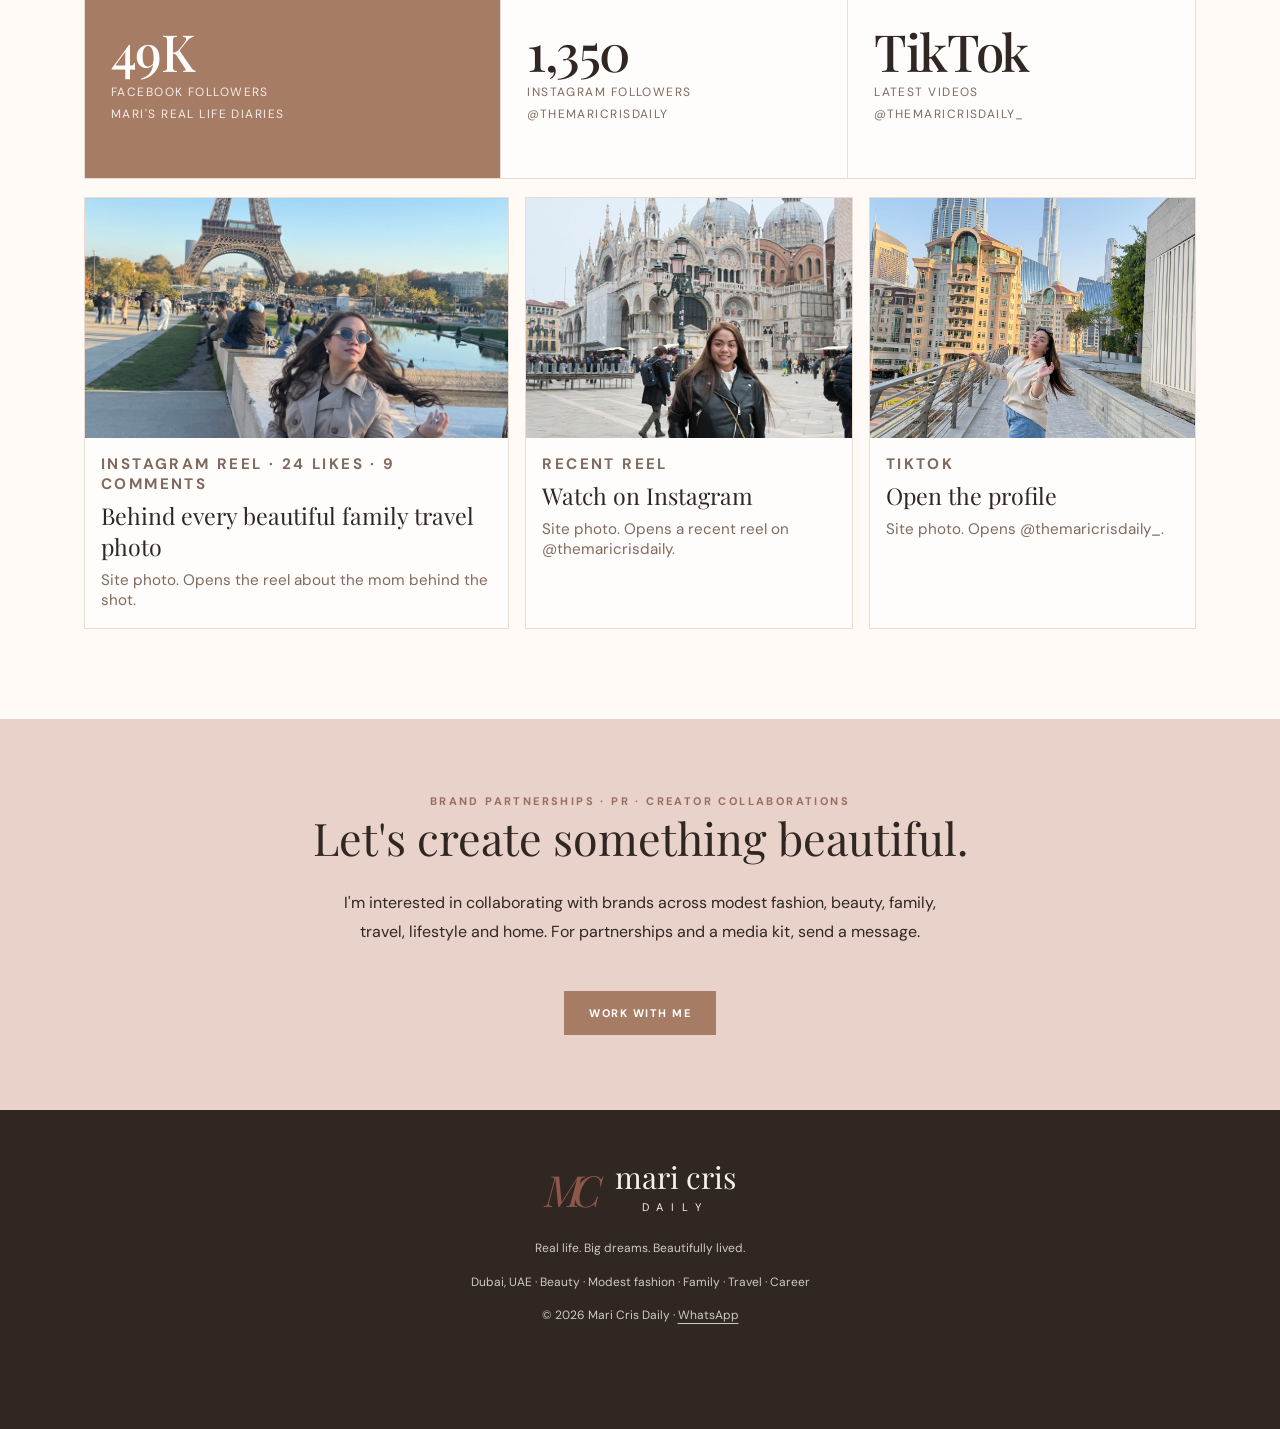
==== commit 3cf2ffbb: "Spell her name Mari Cris wherever a reader sees it. Co-authored-by: Cursor <cursoragent@cursor.com>" ====
--- a/index.html
+++ b/index.html
@@ -5,9 +5,9 @@
     <meta name="viewport" content="width=device-width, initial-scale=1" />
     <meta
       name="description"
-      content="Maricris Daily — real life, big dreams, beautifully lived. A Dubai-based working mom sharing multicultural family life, modest style, travel and her creator journey."
+      content="Mari Cris Daily — real life, big dreams, beautifully lived. A Dubai-based working mom sharing multicultural family life, modest style, travel and her creator journey."
     />
-    <title>Maricris Daily | Real Life, Big Dreams</title>
+    <title>Mari Cris Daily | Real Life, Big Dreams</title>
     <link rel="icon" href="favicon.svg" />
     <link rel="preconnect" href="https://fonts.googleapis.com" />
     <link rel="preconnect" href="https://fonts.gstatic.com" crossorigin />
@@ -20,9 +20,9 @@
   <body>
     <header>
       <div class="nav">
-        <a href="#home" class="brand" aria-label="Maricris Daily home">
+        <a href="#home" class="brand" aria-label="Mari Cris Daily home">
           <div class="monogram">MC</div>
-          <div class="wordmark">maricris<span>DAILY</span></div>
+          <div class="wordmark">mari cris<span>DAILY</span></div>
         </a>
         <button class="menu" type="button" aria-label="Open menu" aria-expanded="false">☰</button>
         <nav class="navlinks" aria-label="Primary">
@@ -45,7 +45,7 @@
           <div class="eyebrow">HR manager · Proud mom · Dubai-based creator</div>
           <h1>Real life.<br />Big dreams.<br /><em>Beautifully lived.</em></h1>
           <p>
-            I'm Maricris — a Filipina building my dreams in Dubai. I'm an HR manager, a proud mom,
+            I'm Mari Cris — a Filipina building my dreams in Dubai. I'm an HR manager, a proud mom,
             and a wife in a Filipino-Pakistani family. Here I share career, multicultural daily
             life, modest fashion and the beautifully chaotic adventures along the way.
           </p>
@@ -55,7 +55,7 @@
         <img
           class="hero-photo"
           src="photos/burj-rooftop.jpg"
-          alt="Maricris in a dark sparkly dress on a night rooftop, with the lit Burj Khalifa behind her"
+          alt="Mari Cris in a dark sparkly dress on a night rooftop, with the lit Burj Khalifa behind her"
         />
       </section>
 
@@ -71,28 +71,28 @@
         </div>
         <div class="cards">
           <a class="tile" href="#story">
-            <img src="photos/hr-seated.jpg" alt="Maricris seated in a professional cream outfit" />
+            <img src="photos/hr-seated.jpg" alt="Mari Cris seated in a professional cream outfit" />
             <div class="overlay">
               <h3>Corporate Girl Diaries</h3>
               <p>My life as an HR manager, career and growth</p>
             </div>
           </a>
           <a class="tile" href="#dubai">
-            <img src="photos/dubai-sunset.jpg" alt="Maricris in white at a Dubai desert sunset" />
+            <img src="photos/dubai-sunset.jpg" alt="Mari Cris in white at a Dubai desert sunset" />
             <div class="overlay">
               <h3>Dubai Charm</h3>
               <p>A life, a home and dreams in the UAE</p>
             </div>
           </a>
           <a class="tile" href="#story">
-            <img src="photos/pakistani-blue-style.jpg" alt="Maricris wearing a pale blue Pakistani outfit" />
+            <img src="photos/pakistani-blue-style.jpg" alt="Mari Cris wearing a pale blue Pakistani outfit" />
             <div class="overlay">
               <h3>Our Multicultural Life</h3>
               <p>Pakistani outfits, Filipino roots and family</p>
             </div>
           </a>
           <a class="tile" href="#photos">
-            <img src="photos/modest-style.jpg" alt="Maricris in a modest outfit inside a boutique" />
+            <img src="photos/modest-style.jpg" alt="Mari Cris in a modest outfit inside a boutique" />
             <div class="overlay">
               <h3>Modest Style</h3>
               <p>Everyday looks and fashion finds</p>
@@ -106,10 +106,10 @@
           <img
             class="story-photo"
             src="photos/hr-portrait.jpg"
-            alt="Maricris in a cream vest, at the start of a workday"
+            alt="Mari Cris in a cream vest, at the start of a workday"
           />
           <div>
-            <div class="eyebrow">My Dubai journey · Hi, I'm Maricris</div>
+            <div class="eyebrow">My Dubai journey · Hi, I'm Mari Cris</div>
             <h2>From AED 2,000 to a life I once dreamed of.</h2>
             <p>
               I arrived in Dubai at just 19 years old, with big dreams and a starting salary of AED
@@ -157,20 +157,20 @@
             <img
               class="dubai-photo"
               src="photos/dubai-walk.jpg"
-              alt="Maricris walking in Dubai with Burj Khalifa behind her"
+              alt="Mari Cris walking in Dubai with Burj Khalifa behind her"
             />
           </div>
           <div class="dubai-row">
             <figure>
-              <img src="photos/dubai-portrait.jpg" alt="Maricris outdoors in Dubai, eyes closed in the sun" />
+              <img src="photos/dubai-portrait.jpg" alt="Mari Cris outdoors in Dubai, eyes closed in the sun" />
               <figcaption>Everyday light</figcaption>
             </figure>
             <figure>
-              <img src="photos/dubai-sunset.jpg" alt="Maricris in white at a Dubai desert sunset" />
+              <img src="photos/dubai-sunset.jpg" alt="Mari Cris in white at a Dubai desert sunset" />
               <figcaption>Desert sunset</figcaption>
             </figure>
             <figure>
-              <img src="photos/pakistani-blue-portrait.jpg" alt="Maricris in a pale blue outfit and dupatta" />
+              <img src="photos/pakistani-blue-portrait.jpg" alt="Mari Cris in a pale blue outfit and dupatta" />
               <figcaption>Family traditions</figcaption>
             </figure>
           </div>
@@ -184,43 +184,43 @@
         </div>
         <div class="gallery">
           <figure>
-            <img src="photos/dubai-walk.jpg" alt="Maricris walking near Burj Khalifa" />
+            <img src="photos/dubai-walk.jpg" alt="Mari Cris walking near Burj Khalifa" />
             <figcaption>Building my life in Dubai</figcaption>
           </figure>
           <figure>
-            <img src="photos/pakistani-blue-style.jpg" alt="Maricris in a pale blue Pakistani outfit" />
+            <img src="photos/pakistani-blue-style.jpg" alt="Mari Cris in a pale blue Pakistani outfit" />
             <figcaption>Pakistani style</figcaption>
           </figure>
           <figure>
-            <img src="photos/venice-bridge.jpg" alt="Maricris on a bridge in Venice" />
+            <img src="photos/venice-bridge.jpg" alt="Mari Cris on a bridge in Venice" />
             <figcaption>Venice, Italy</figcaption>
           </figure>
           <figure>
-            <img src="photos/geneva.jpg" alt="Maricris by the water in Geneva" />
+            <img src="photos/geneva.jpg" alt="Mari Cris by the water in Geneva" />
             <figcaption>Geneva, Switzerland</figcaption>
           </figure>
           <figure>
-            <img src="photos/paris-standing.jpg" alt="Maricris standing near the Eiffel Tower" />
+            <img src="photos/paris-standing.jpg" alt="Mari Cris standing near the Eiffel Tower" />
             <figcaption>Paris, France</figcaption>
           </figure>
           <figure>
-            <img src="photos/paris-tower-couple.jpg" alt="Maricris and her husband beneath the Eiffel Tower" />
+            <img src="photos/paris-tower-couple.jpg" alt="Mari Cris and her husband beneath the Eiffel Tower" />
             <figcaption>Traveling together</figcaption>
           </figure>
           <figure>
-            <img src="photos/paris-couple-arc.jpg" alt="Maricris and her husband by the Arc de Triomphe" />
+            <img src="photos/paris-couple-arc.jpg" alt="Mari Cris and her husband by the Arc de Triomphe" />
             <figcaption>Our multicultural story</figcaption>
           </figure>
           <figure>
-            <img src="photos/venice-square.jpg" alt="Maricris in St Mark's Square" />
+            <img src="photos/venice-square.jpg" alt="Mari Cris in St Mark's Square" />
             <figcaption>Everyday adventures</figcaption>
           </figure>
           <figure>
-            <img src="photos/paris-portrait.jpg" alt="Maricris in Paris" />
+            <img src="photos/paris-portrait.jpg" alt="Mari Cris in Paris" />
             <figcaption>Modest looks</figcaption>
           </figure>
           <figure>
-            <img src="photos/modest-style.jpg" alt="Maricris in a polka-dot skirt and silk scarf" />
+            <img src="photos/modest-style.jpg" alt="Mari Cris in a polka-dot skirt and silk scarf" />
             <figcaption>Style diary</figcaption>
           </figure>
           <figure>
@@ -228,7 +228,7 @@
             <figcaption>Life together</figcaption>
           </figure>
           <figure>
-            <img src="photos/paris-seated.jpg" alt="Maricris seated by the Eiffel Tower" />
+            <img src="photos/paris-seated.jpg" alt="Mari Cris seated by the Eiffel Tower" />
             <figcaption>Dreams in motion</figcaption>
           </figure>
         </div>
@@ -304,14 +304,14 @@
     </main>
 
     <footer id="contact" class="footer">
-      <a href="#home" class="brand" aria-label="Maricris Daily home">
+      <a href="#home" class="brand" aria-label="Mari Cris Daily home">
         <div class="monogram">MC</div>
-        <div class="wordmark">maricris<span>DAILY</span></div>
+        <div class="wordmark">mari cris<span>DAILY</span></div>
       </a>
       <p>Real life. Big dreams. Beautifully lived.</p>
       <p>Dubai, UAE · Beauty · Modest fashion · Family · Travel · Career</p>
       <p>
-        © 2026 Maricris Daily ·
+        © 2026 Mari Cris Daily ·
         <a
           href="https://wa.me/971565668019?text=Hi%2C%20Mari%20how%20are%20you%20doing%20today%3F"
           target="_blank"
--- a/css/home.css
+++ b/css/home.css
@@ -72,6 +72,7 @@
 .wordmark {
   font: 30px "Playfair Display", serif;
   line-height: 0.9;
+  white-space: nowrap;
 }
 
 .wordmark span {
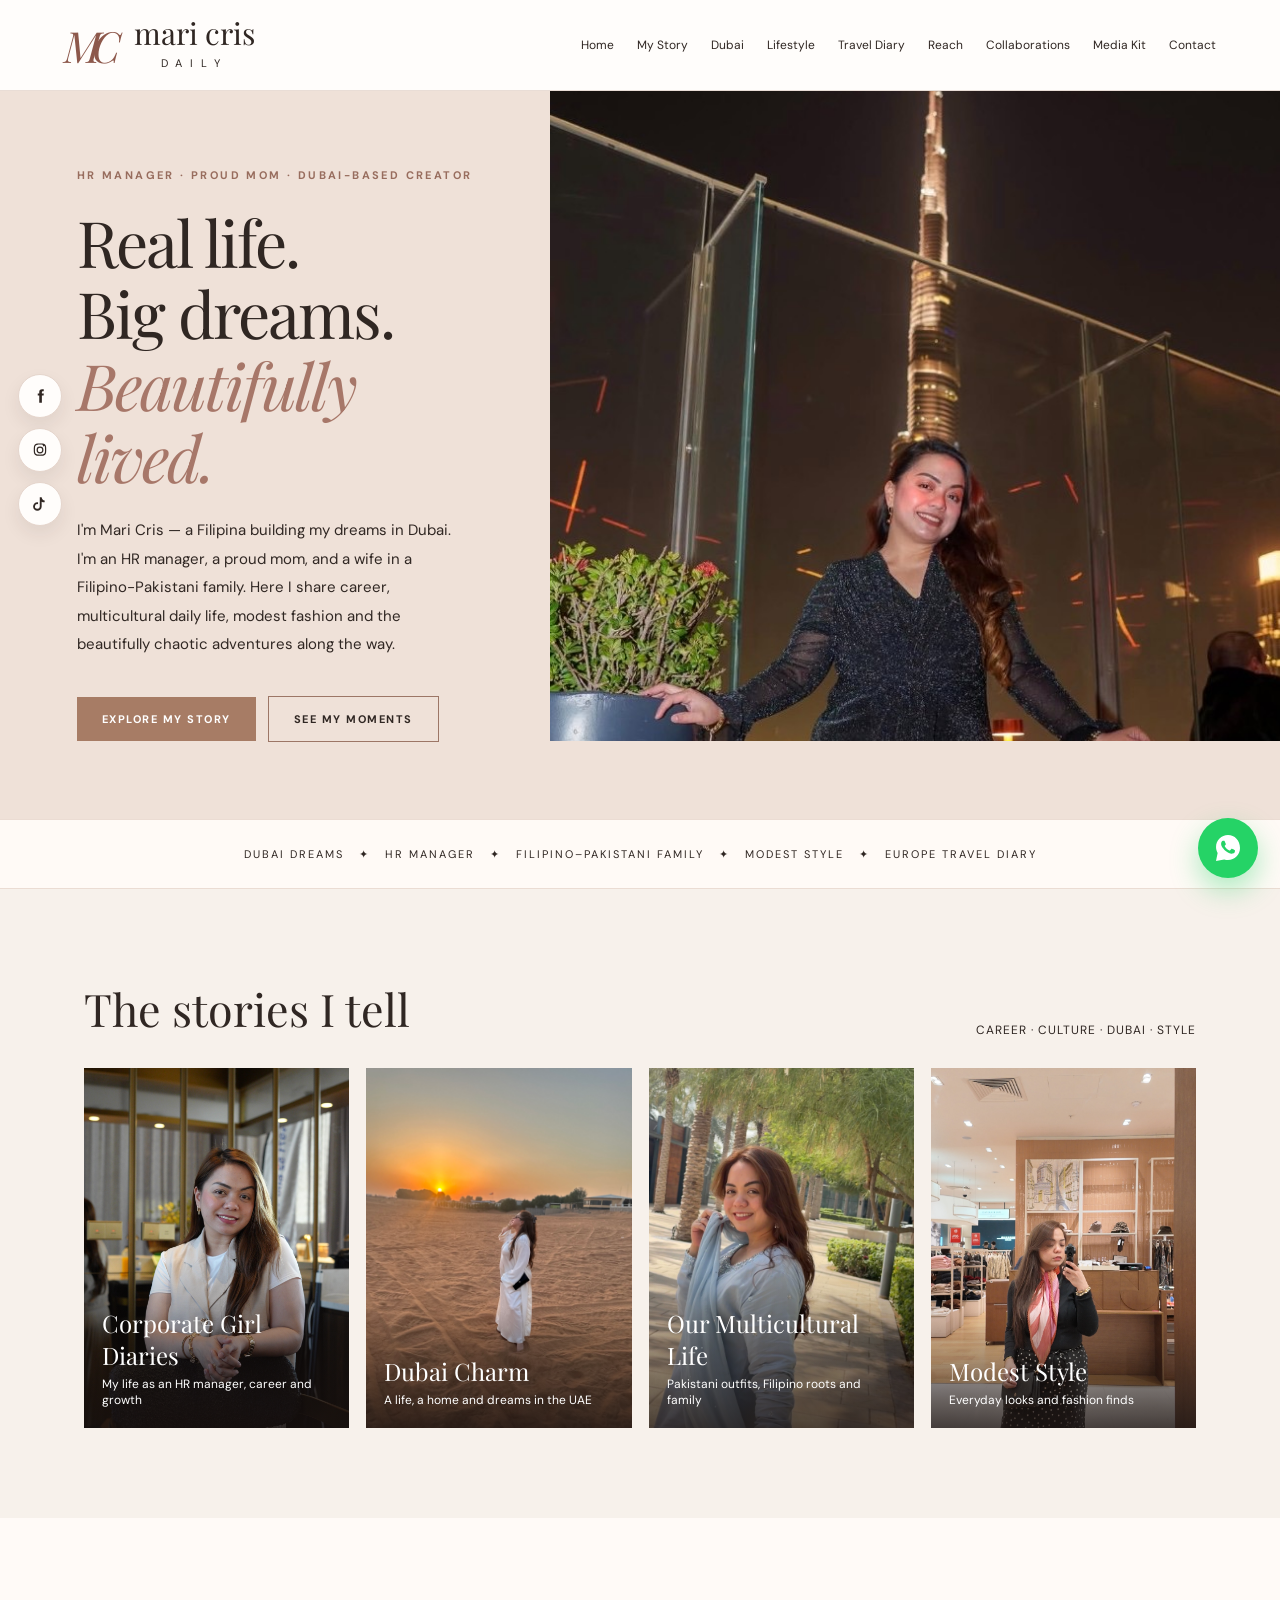
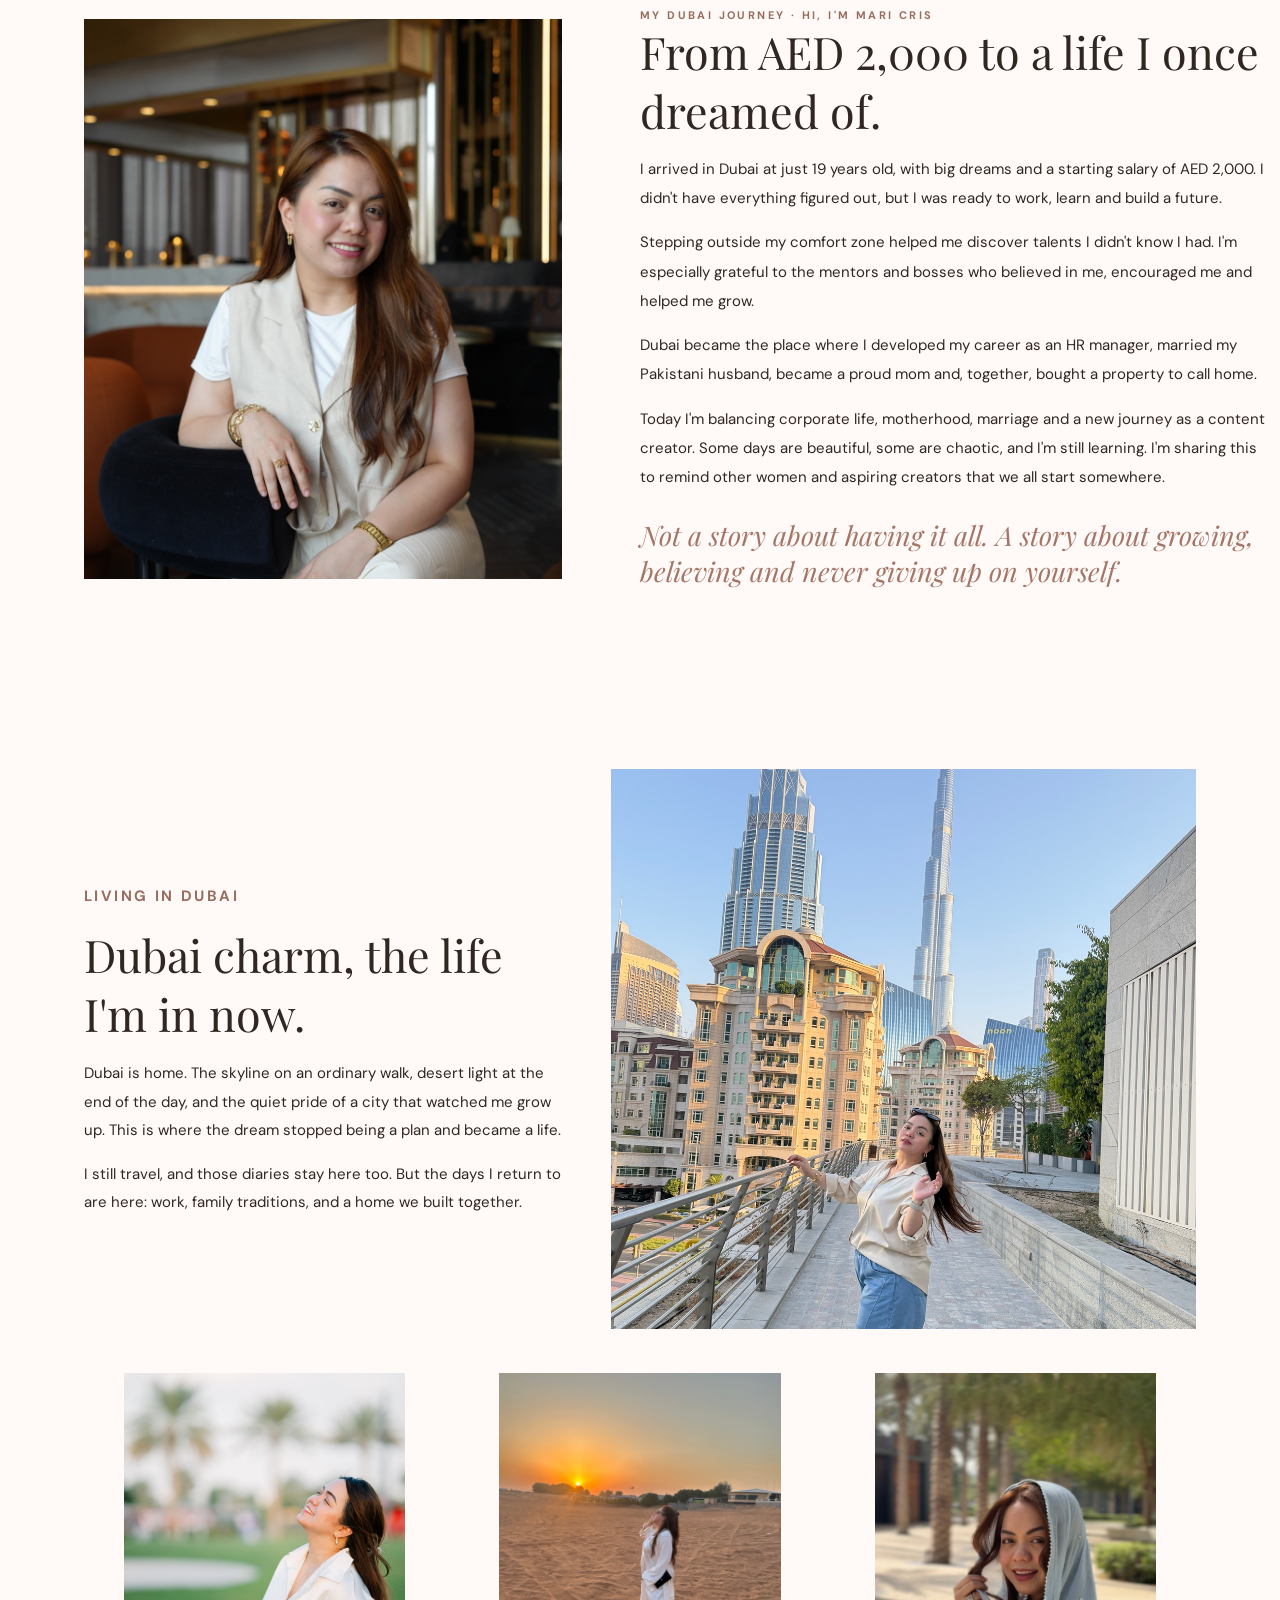
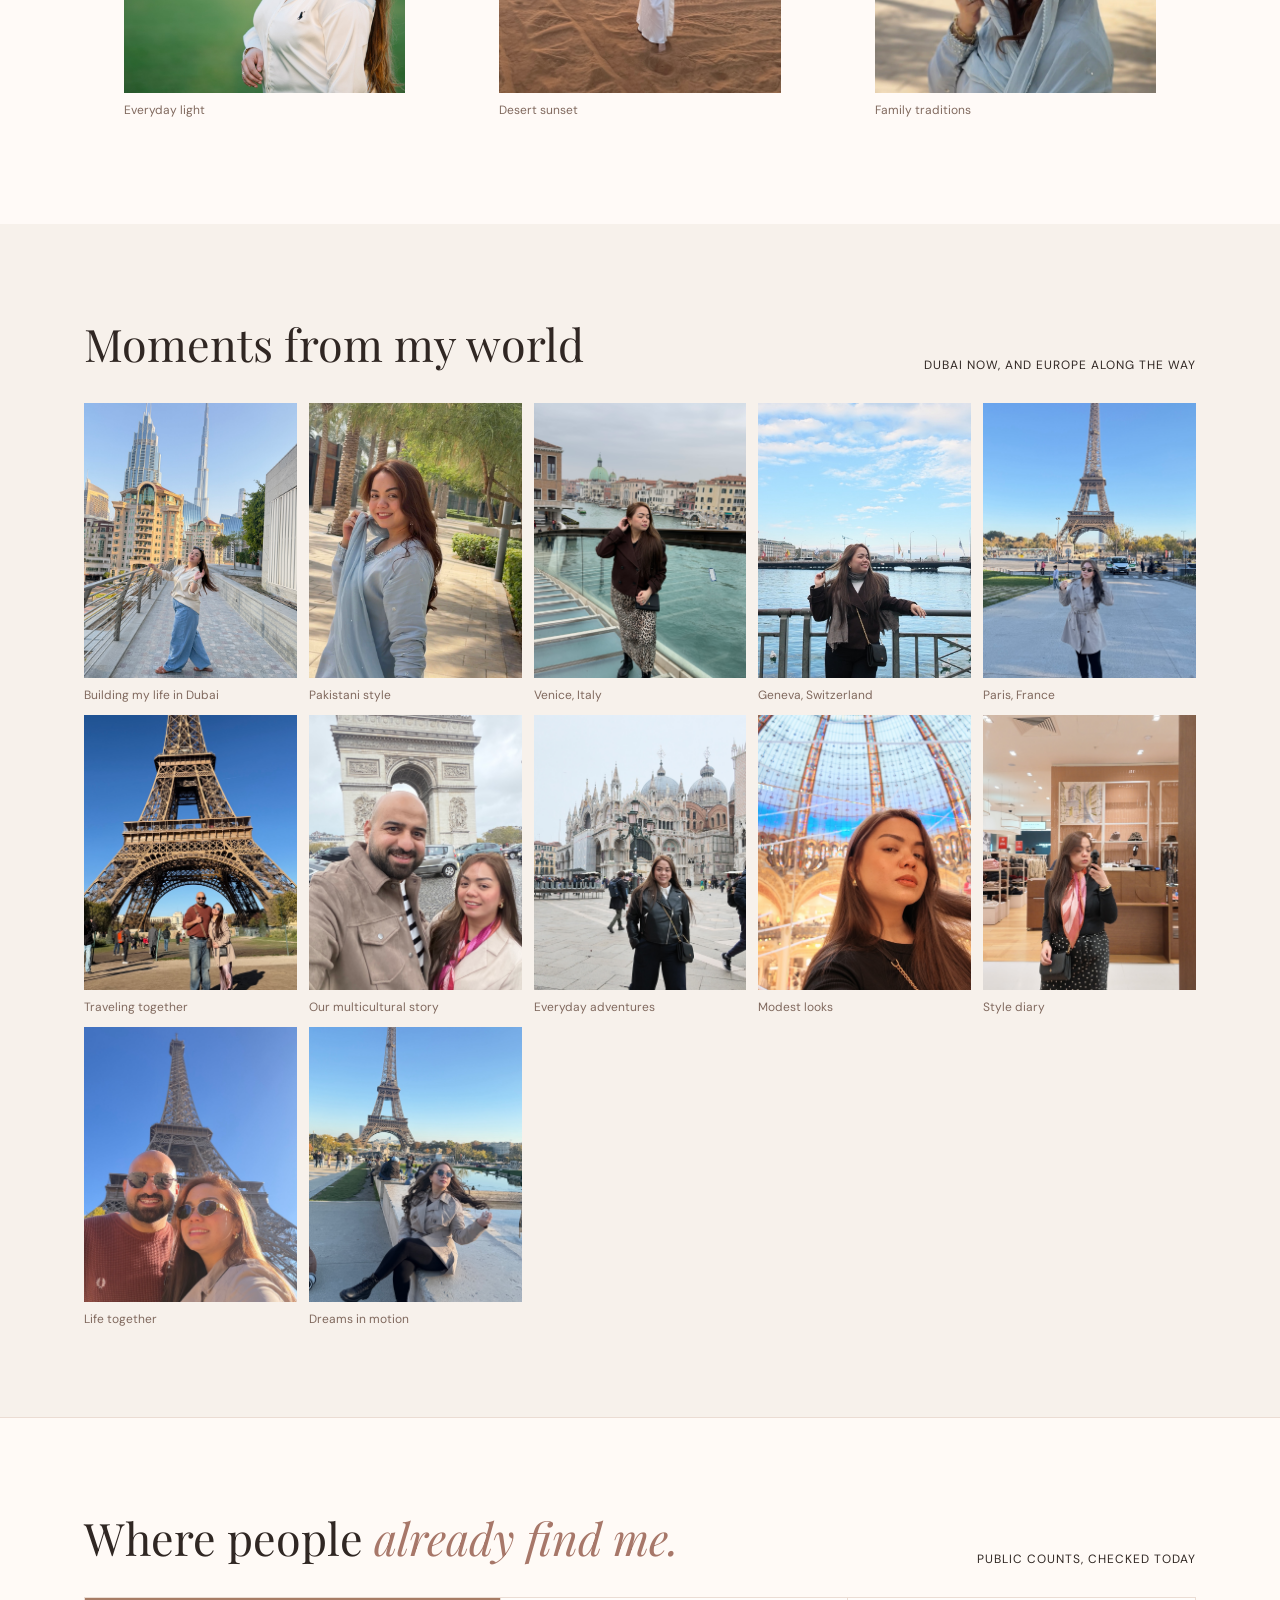
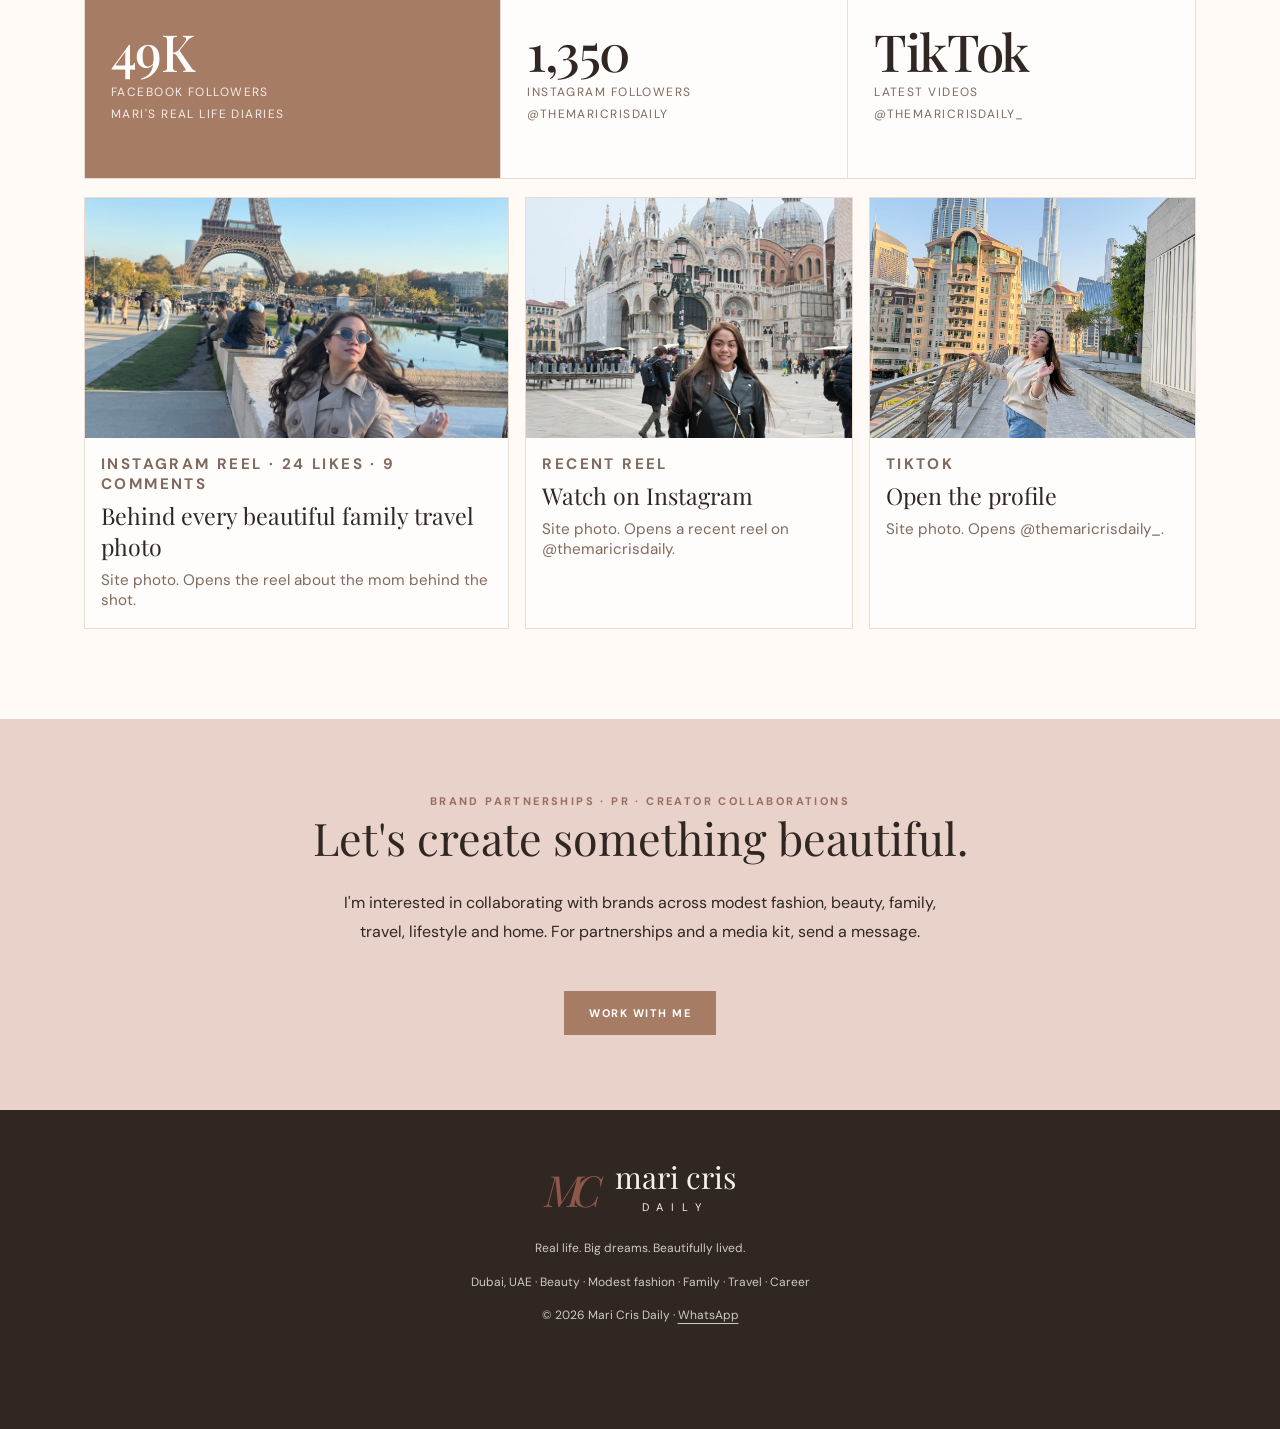
==== commit 4d338d30: "Use the smiling rooftop photo so her face and the Burj stay in the hero. Co-authored-by: Cursor <cur" ====
--- a/index.html
+++ b/index.html
@@ -54,7 +54,7 @@
         </div>
         <img
           class="hero-photo"
-          src="photos/burj-rooftop.jpg"
+          src="photos/burj-banner.jpg"
           alt="Mari Cris in a dark sparkly dress on a night rooftop, with the lit Burj Khalifa behind her"
         />
       </section>
--- a/css/home.css
+++ b/css/home.css
@@ -143,8 +143,9 @@
 
 .hero-photo {
   height: 650px;
+  width: 100%;
   object-fit: cover;
-  object-position: center 10%;
+  object-position: center 32%;
 }
 
 .btn {
@@ -390,7 +391,7 @@
   }
 
   .hero-photo {
-    height: 480px;
+    height: 640px;
     grid-row: 1;
   }
 
